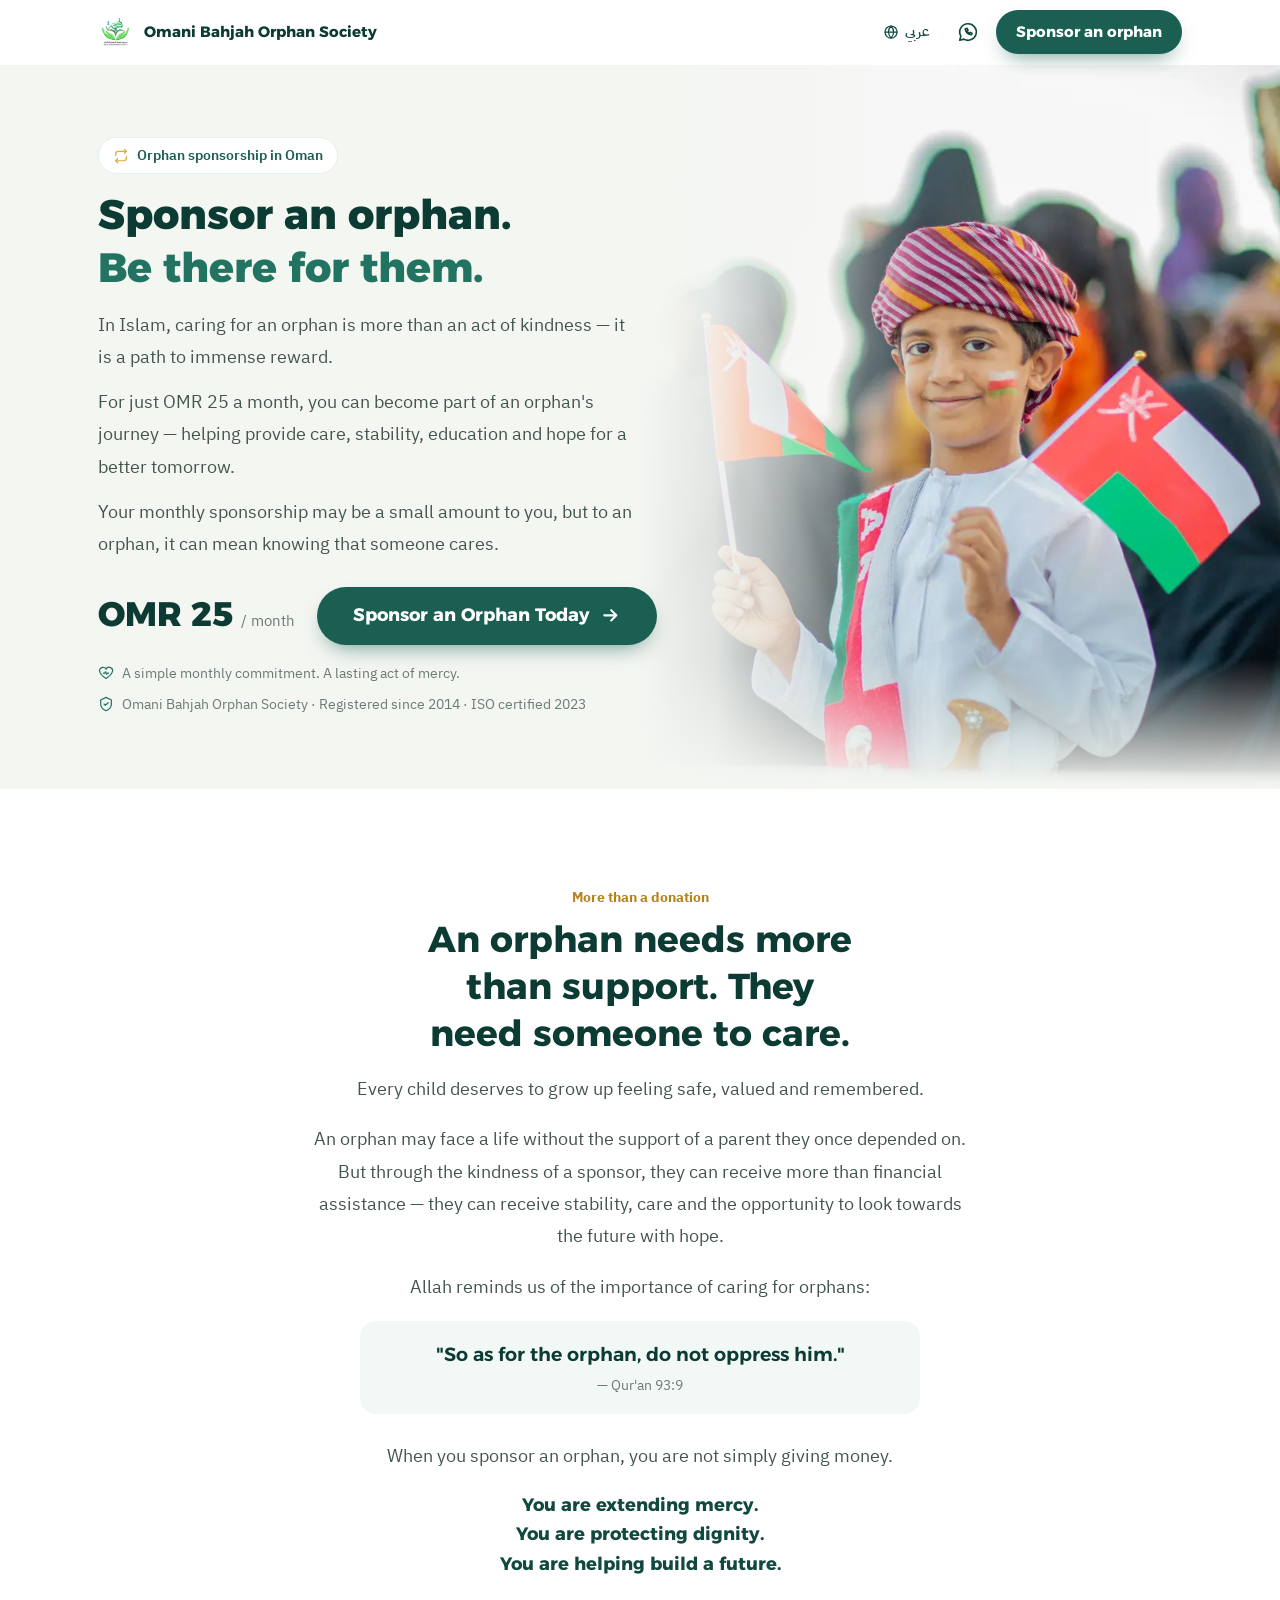
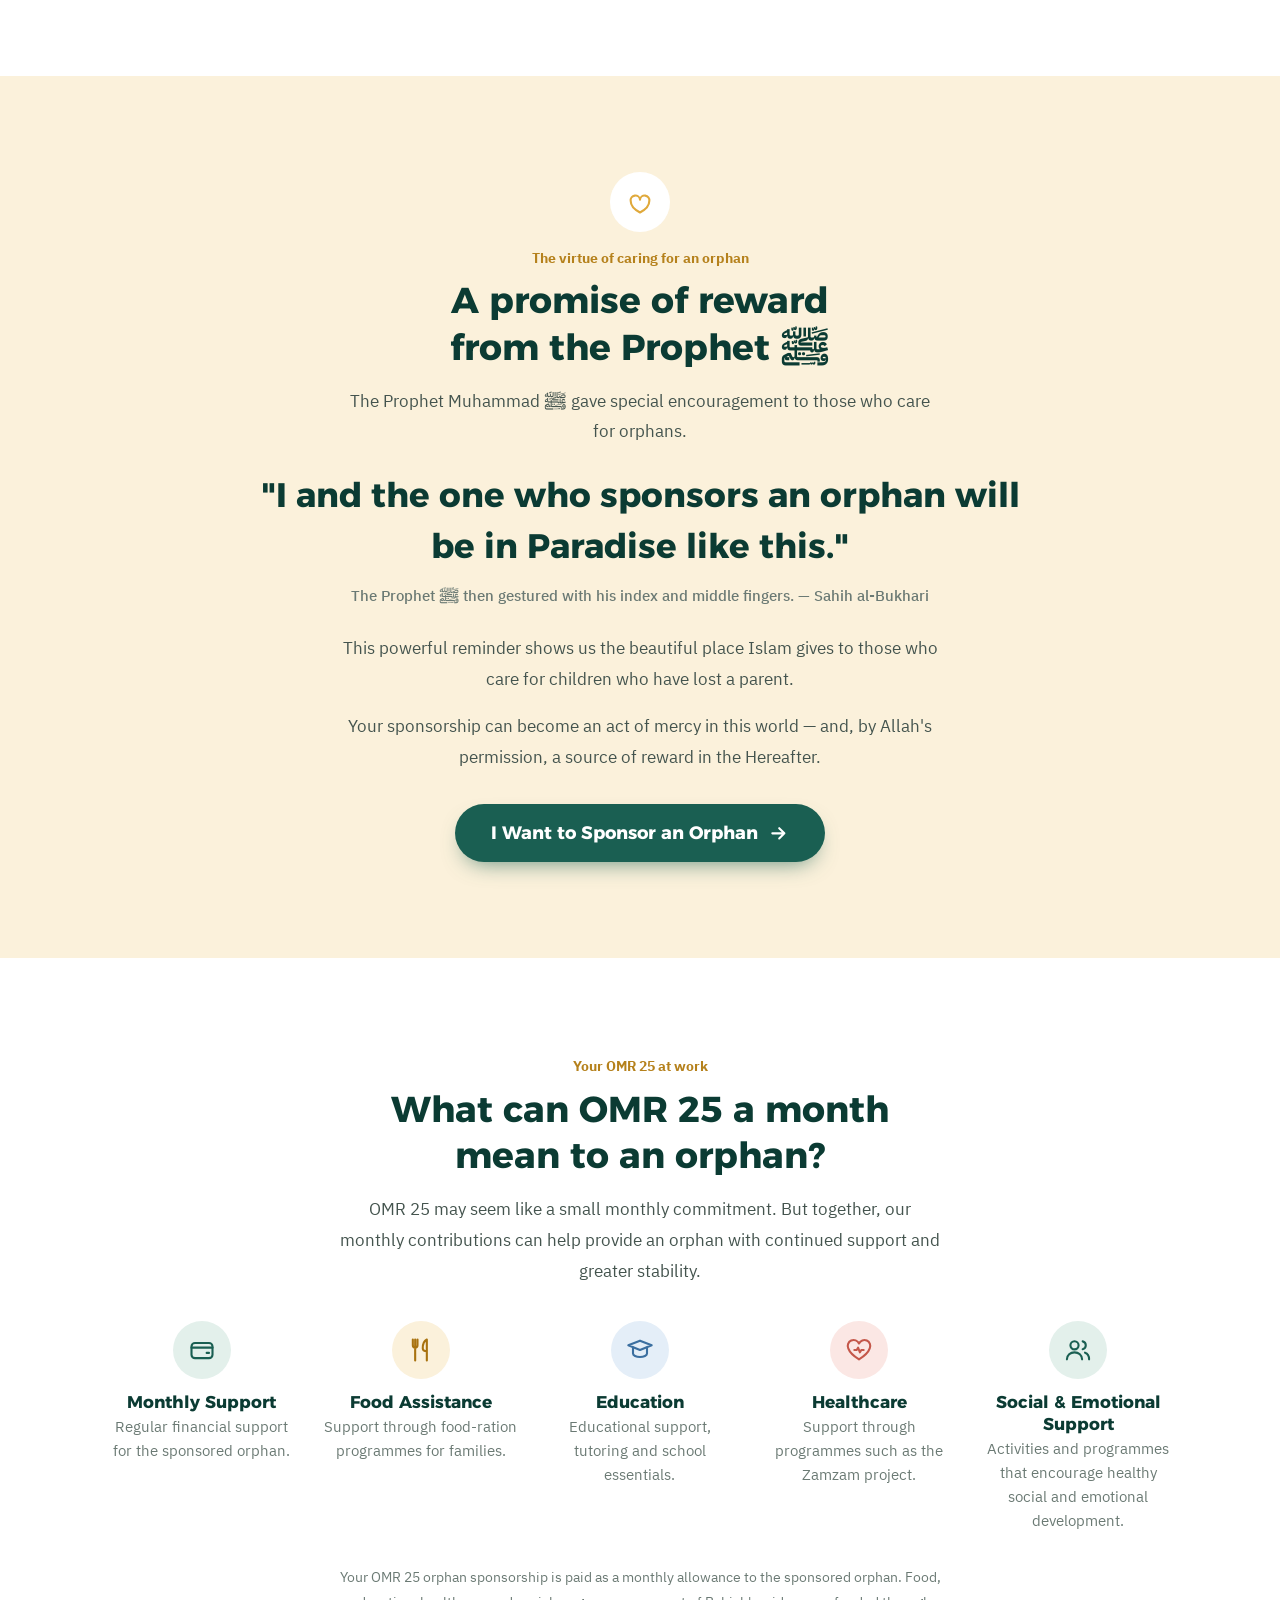
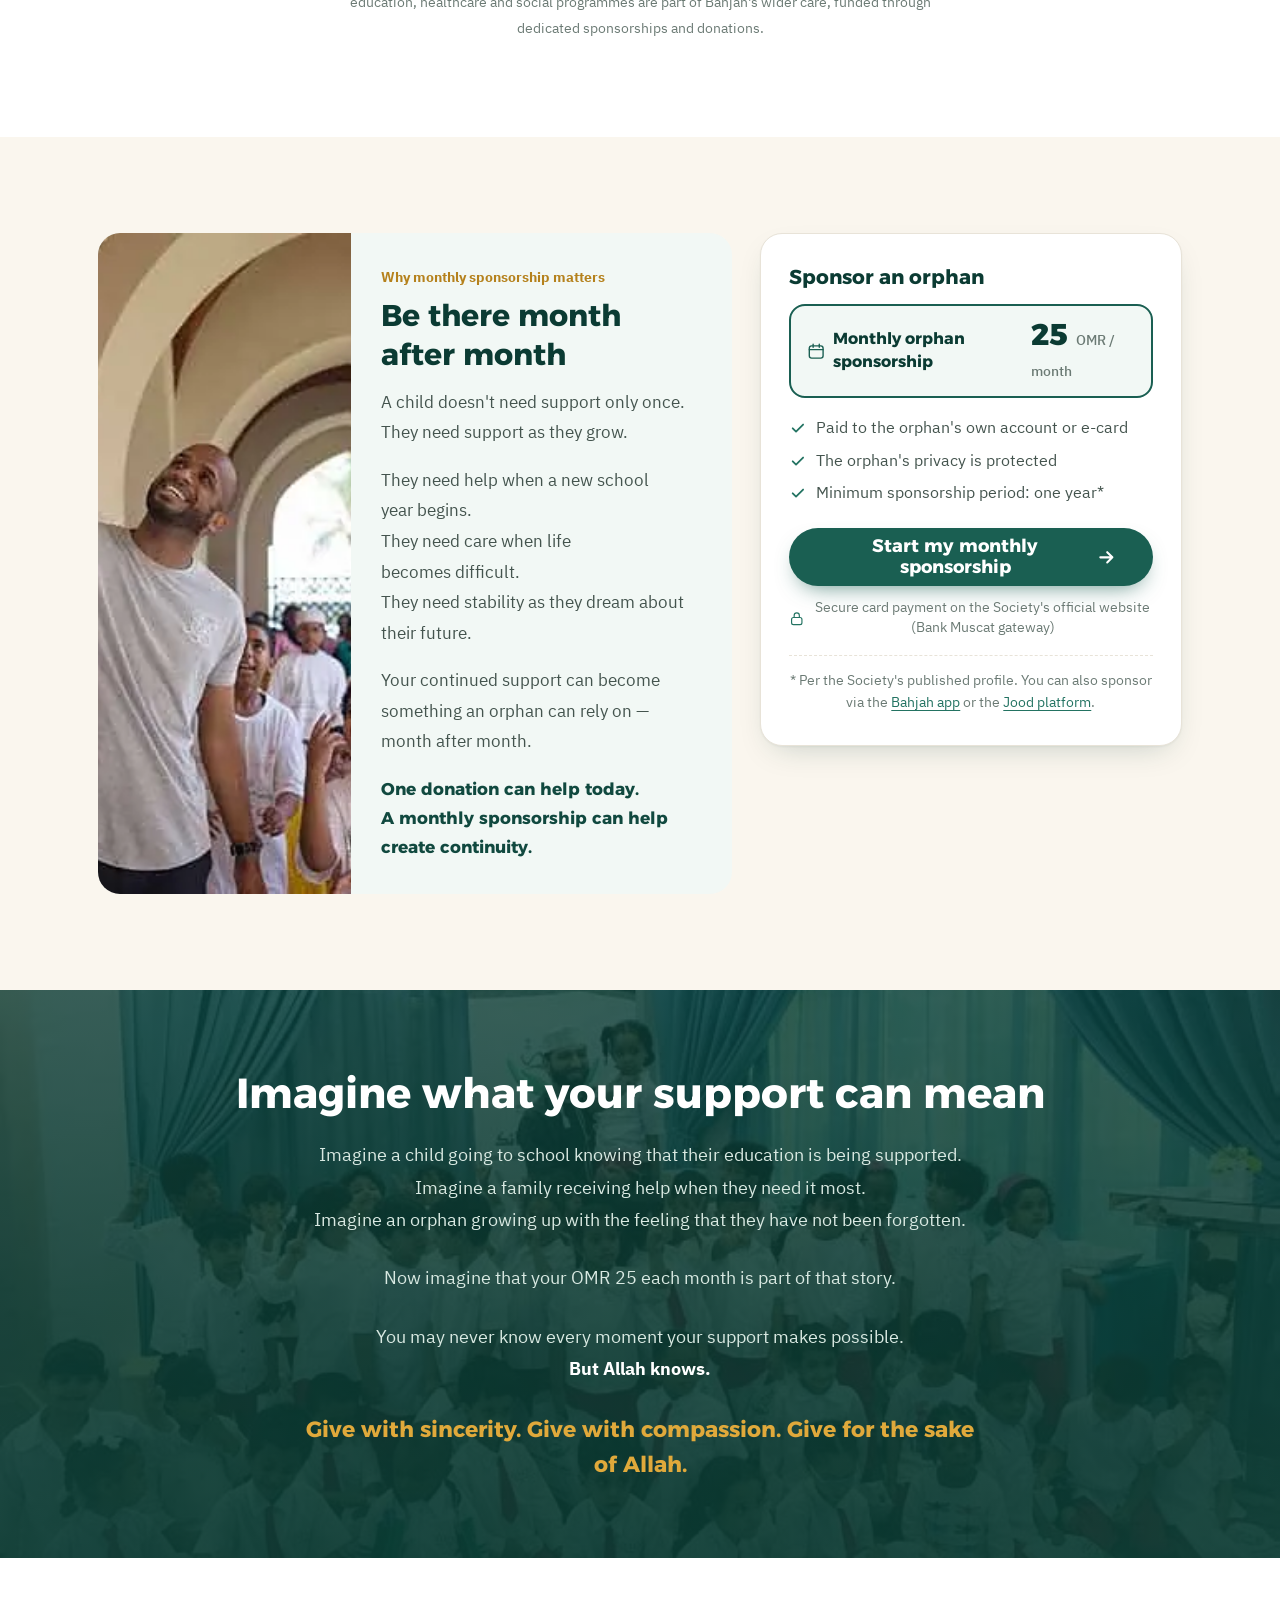
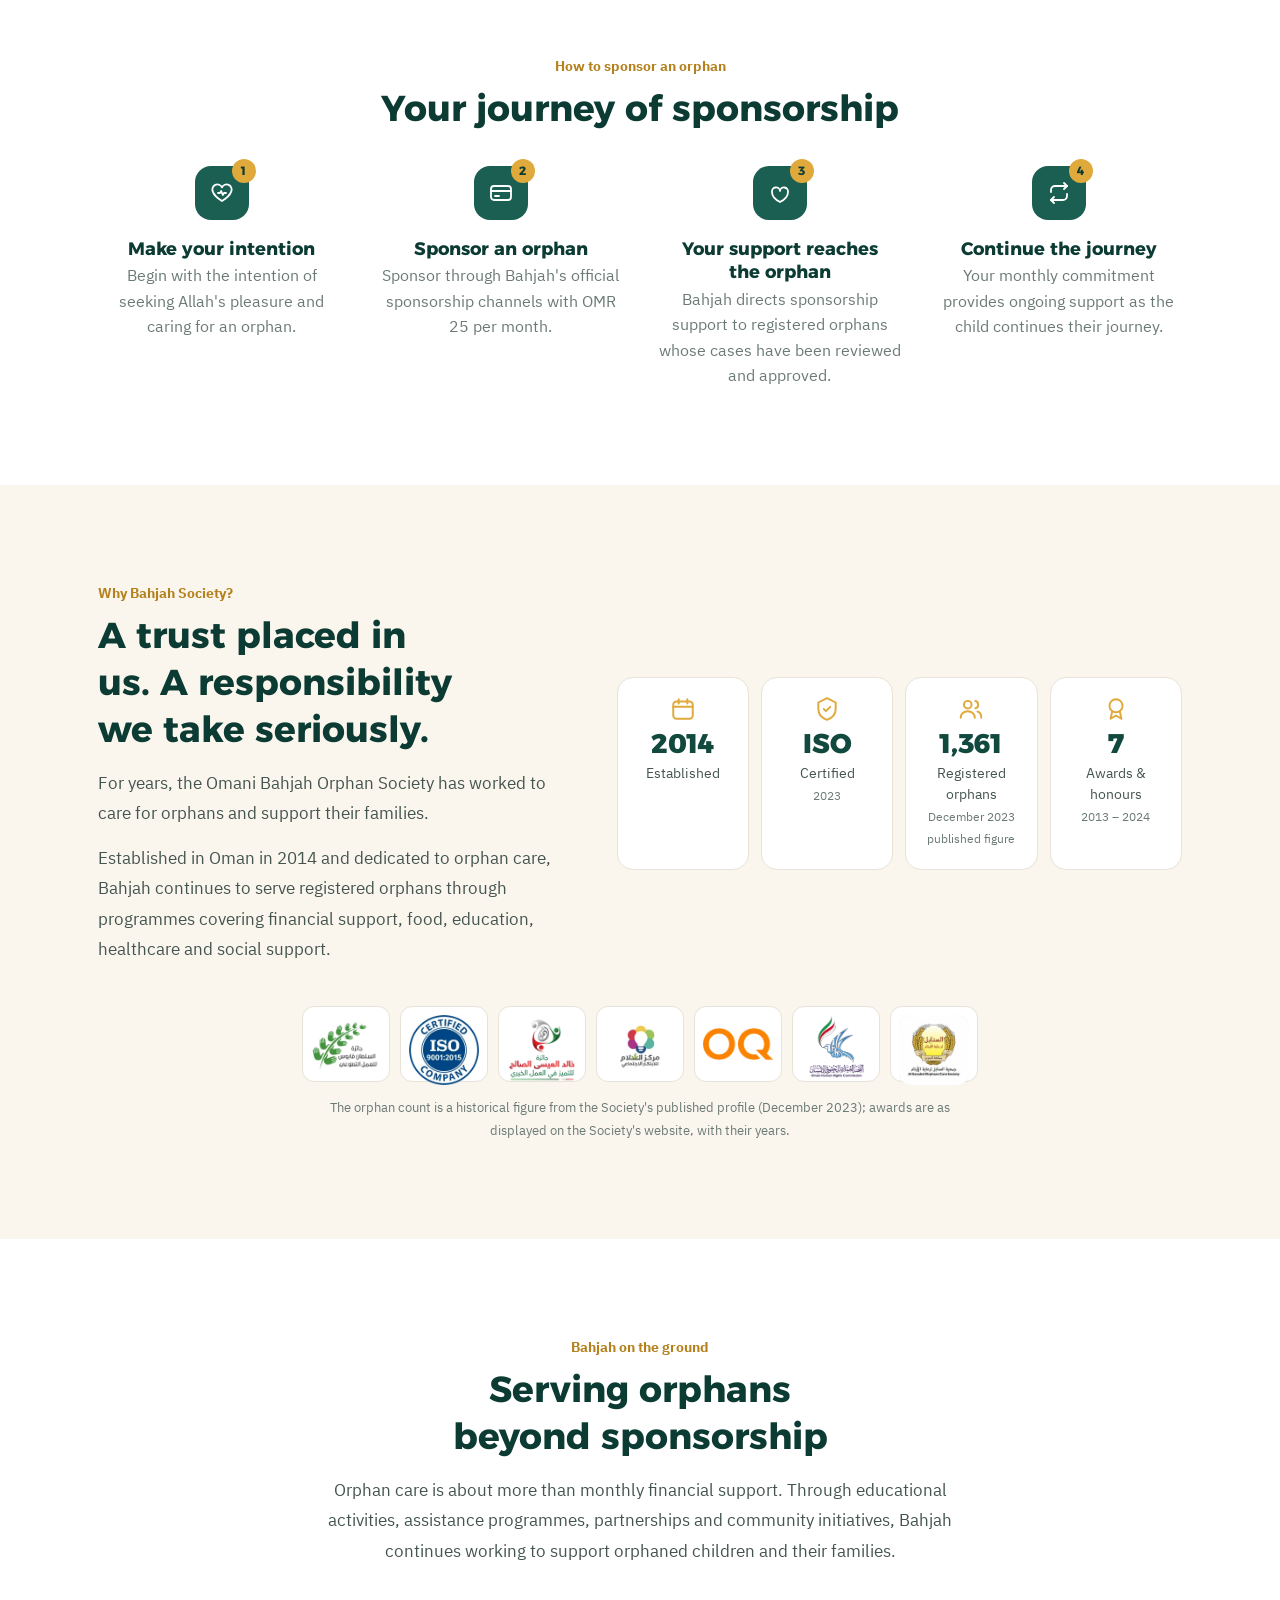
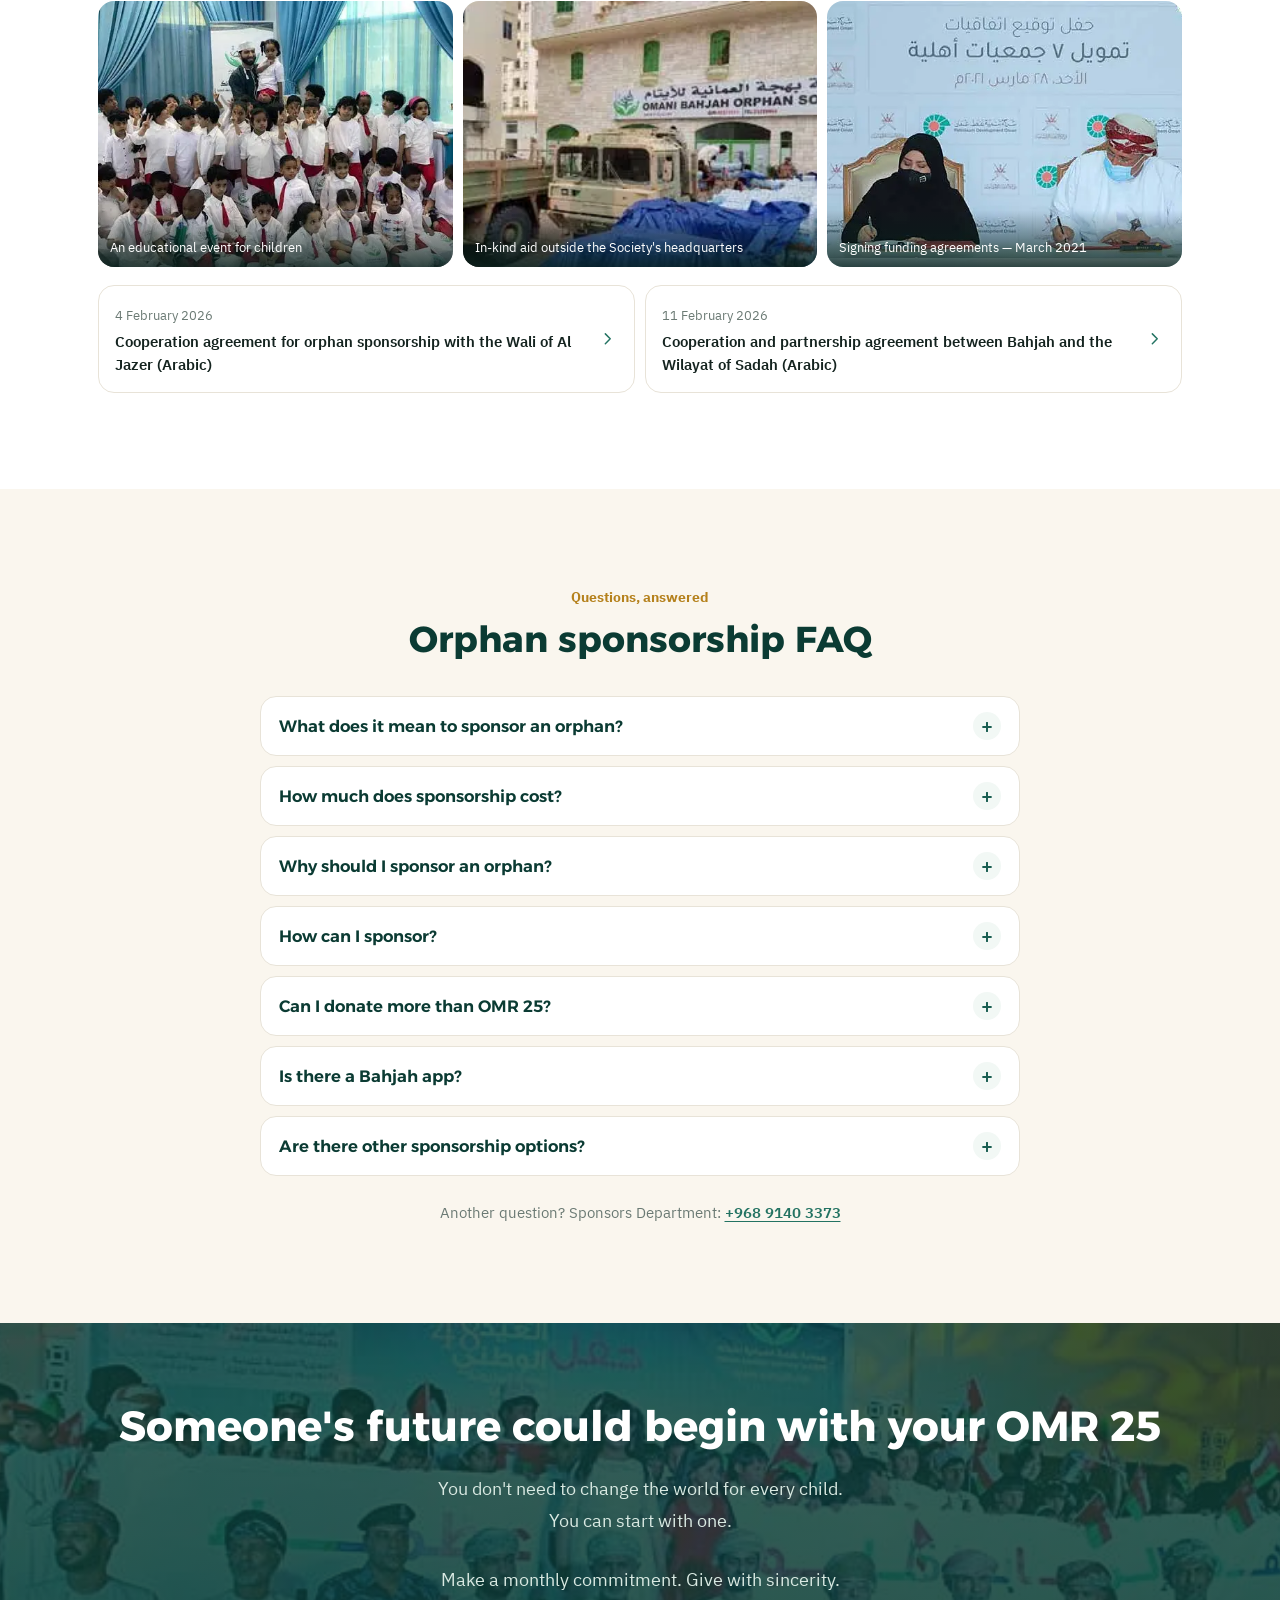
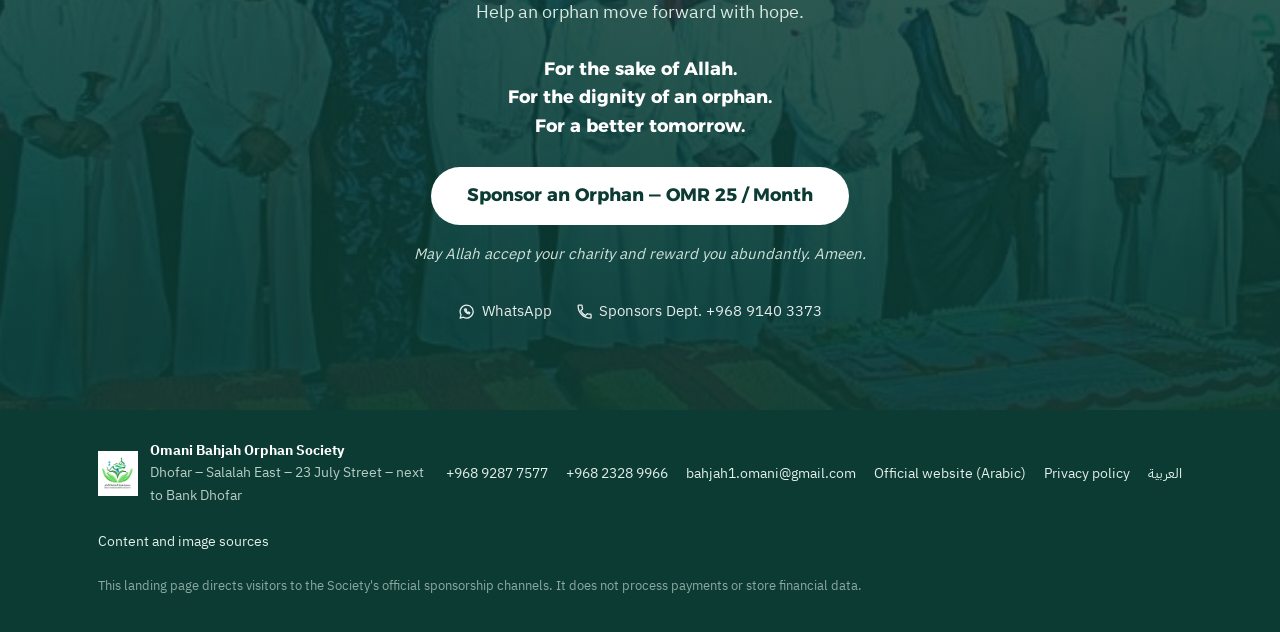
==== en/index.html @ ee677bb6 "Bump CSS cache-bust to v=20261007b Hostinger's CDN cached the old stylesheet under ?v=20261007 (it w" ====
<!DOCTYPE html>
<html lang="en" dir="ltr">
<head>
<meta charset="UTF-8">
<meta name="viewport" content="width=device-width, initial-scale=1, viewport-fit=cover">
<title>Sponsor an Orphan in Oman | OMR 25 Monthly | Bahjah Society</title>
<meta name="description" content="Support an orphan in Oman with OMR 25 a month through the Omani Bahjah Orphan Society. Give with compassion, support a child's future and seek the reward of Allah.">
<!-- Update canonical + og:url when the final domain is connected -->
<link rel="canonical" href="https://lightsteelblue-raven-902597.hostingersite.com/en/">
<link rel="alternate" hreflang="ar" href="https://lightsteelblue-raven-902597.hostingersite.com/">
<link rel="alternate" hreflang="en" href="https://lightsteelblue-raven-902597.hostingersite.com/en/">
<link rel="alternate" hreflang="x-default" href="https://lightsteelblue-raven-902597.hostingersite.com/">

<meta property="og:type" content="website">
<meta property="og:locale" content="en_US">
<meta property="og:locale:alternate" content="ar_OM">
<meta property="og:site_name" content="Omani Bahjah Orphan Society">
<meta property="og:title" content="Sponsor an Orphan. Be There for Them. — OMR 25 / month">
<meta property="og:description" content="In Islam, caring for an orphan is a path to immense reward. For OMR 25 a month, help provide an orphan with care, stability and hope — with the Omani Bahjah Orphan Society.">
<meta property="og:image" content="https://lightsteelblue-raven-902597.hostingersite.com/assets/img/og-share.jpg">
<meta property="og:image:type" content="image/jpeg">
<meta property="og:image:width" content="1200">
<meta property="og:image:height" content="630">
<meta property="og:image:alt" content="A smiling Omani boy in a dishdasha holding Omani flags">
<meta property="og:url" content="https://lightsteelblue-raven-902597.hostingersite.com/en/">
<meta name="twitter:card" content="summary_large_image">
<meta name="twitter:image" content="https://lightsteelblue-raven-902597.hostingersite.com/assets/img/og-share.jpg">
<meta name="twitter:site" content="@bahjah1_omani">
<meta name="robots" content="index, follow">
<meta name="theme-color" content="#0b3b33">

<link rel="icon" href="../assets/img/bahjah-logo.png">
<link rel="apple-touch-icon" href="../assets/img/bahjah-logo.png">
<link rel="preconnect" href="https://fonts.googleapis.com">
<link rel="preconnect" href="https://fonts.gstatic.com" crossorigin>
<link rel="stylesheet" href="https://fonts.googleapis.com/css2?family=Alexandria:wght@600;700;800&family=IBM+Plex+Sans+Arabic:wght@400;500;600;700&display=swap">
<link rel="preload" as="image" type="image/webp" href="../assets/img/hero-cover-1280.webp" imagesrcset="../assets/img/hero-cover-800.webp 800w, ../assets/img/hero-cover-1280.webp 1280w, ../assets/img/hero-cover-2000.webp 2000w" imagesizes="(min-width: 960px) 65vw, 100vw">
<link rel="stylesheet" href="../assets/css/styles.css?v=20261007b">
<script>document.documentElement.classList.add('js');</script>

<script type="application/ld+json">
{
  "@context": "https://schema.org",
  "@graph": [
    {
      "@type": "NGO",
      "name": "Omani Bahjah Orphan Society",
      "alternateName": "جمعية بهجة العمانية للأيتام",
      "url": "https://bahjah.org.om/wp/",
      "foundingDate": "2014-02-10",
      "email": "bahjah1.omani@gmail.com",
      "telephone": "+96892877577",
      "address": {
        "@type": "PostalAddress",
        "streetAddress": "23 July Street, next to Bank Dhofar",
        "addressLocality": "Salalah East",
        "addressRegion": "Dhofar",
        "addressCountry": "OM"
      },
      "sameAs": [
        "https://x.com/bahjah1_omani",
        "https://apps.apple.com/om/app/bahjah-association-for-orphans/id1574084411",
        "https://play.google.com/store/apps/details?id=om.digitalorbits.bahjah"
      ]
    },
    {
      "@type": "FAQPage",
      "mainEntity": [
        {
          "@type": "Question",
          "name": "What does it mean to sponsor an orphan?",
          "acceptedAnswer": {
            "@type": "Answer",
            "text": "Orphan sponsorship is one of Bahjah's core programmes. You commit to a monthly amount, and it is paid to an orphan registered with the Society through their own account or electronic card — protecting the child's privacy and dignity."
          }
        },
        {
          "@type": "Question",
          "name": "How much does sponsorship cost?",
          "acceptedAnswer": {
            "@type": "Answer",
            "text": "OMR 25 a month for one orphan. According to the Society's published profile, the minimum sponsorship period is one year."
          }
        },
        {
          "@type": "Question",
          "name": "Why should I sponsor an orphan?",
          "acceptedAnswer": {
            "@type": "Answer",
            "text": "Caring for orphans holds a special place in Islam. The Prophet ﷺ said: \"I and the one who sponsors an orphan will be in Paradise like this,\" gesturing with his index and middle fingers. Your sponsorship is an act of mercy today and, by Allah's permission, an opportunity for reward."
          }
        },
        {
          "@type": "Question",
          "name": "How can I sponsor?",
          "acceptedAnswer": {
            "@type": "Answer",
            "text": "By credit or debit card on Bahjah's official sponsorship page (Bank Muscat SmartPay gateway), through the Bahjah app, the Jood platform, or a bank standing-order form (Bank Dhofar or Bank Muscat)."
          }
        },
        {
          "@type": "Question",
          "name": "Can I donate more than OMR 25?",
          "acceptedAnswer": {
            "@type": "Answer",
            "text": "Yes. You can give further through the Society's official donations page, which includes options such as sadaqah, relief of hardship and zakat."
          }
        },
        {
          "@type": "Question",
          "name": "Is there a Bahjah app?",
          "acceptedAnswer": {
            "@type": "Answer",
            "text": "Yes. The Bahjah app lets you sponsor, donate and follow the Society's projects and urgent cases."
          }
        },
        {
          "@type": "Question",
          "name": "Are there other sponsorship options?",
          "acceptedAnswer": {
            "@type": "Answer",
            "text": "According to the Society's profile: food rations OMR 35, allowance plus food rations OMR 60, and health sponsorship (Zamzam project) OMR 10 a month. To register for these, please contact the Sponsors Department."
          }
        }
      ]
    }
  ]
}
</script>
</head>
<body>
<!-- Icon sprite -->
<svg width="0" height="0" style="position:absolute" aria-hidden="true">
  <symbol id="i-arrow" viewBox="0 0 24 24"><path d="M19 12H5M11 6l-6 6 6 6"/></symbol>
  <symbol id="i-wallet" viewBox="0 0 24 24"><rect x="3" y="6" width="18" height="13" rx="3"/><path d="M3 10h18M16 14.5h2"/></symbol>
  <symbol id="i-food" viewBox="0 0 24 24"><path d="M7 3v8M5 3v5a2 2 0 0 0 4 0V3M7 11v10M17 21V3c-2 1-3.5 3.5-3.5 7.5 0 1.5 1 2.5 3.5 2.5"/></symbol>
  <symbol id="i-book" viewBox="0 0 24 24"><path d="M2 8l10-4 10 4-10 4L2 8z"/><path d="M6 10v5c0 1.7 2.7 3 6 3s6-1.3 6-3v-5"/></symbol>
  <symbol id="i-heart" viewBox="0 0 24 24"><path d="M12 20s-7.5-4.6-9.2-9.4A4.9 4.9 0 0 1 12 6.4a4.9 4.9 0 0 1 9.2 4.2C19.5 15.4 12 20 12 20z"/><path d="M8 12h2l1.2-2 1.6 4 1.2-2h2"/></symbol>
  <symbol id="i-users" viewBox="0 0 24 24"><circle cx="9" cy="8" r="3.5"/><path d="M2.5 20c0-3.6 2.9-6 6.5-6s6.5 2.4 6.5 6M16 4.6a3.5 3.5 0 0 1 0 6.8M18 14.3c2.1.7 3.5 2.8 3.5 5.7"/></symbol>
  <symbol id="i-user" viewBox="0 0 24 24"><circle cx="12" cy="8" r="4"/><path d="M4 21c0-4.4 3.6-7 8-7s8 2.6 8 7"/></symbol>
  <symbol id="i-hands" viewBox="0 0 24 24"><path d="M12 21c-4-2-8-5-8-10a4 4 0 0 1 8-1 4 4 0 0 1 8 1c0 5-4 8-8 10z"/></symbol>
  <symbol id="i-card" viewBox="0 0 24 24"><rect x="2" y="5" width="20" height="14" rx="3"/><path d="M2 10h20M6 15h4"/></symbol>
  <symbol id="i-check" viewBox="0 0 24 24"><path d="M5 12.5l4.5 4.5L19 7.5"/></symbol>
  <symbol id="i-lock" viewBox="0 0 24 24"><rect x="4" y="10" width="16" height="11" rx="3"/><path d="M8 10V7a4 4 0 0 1 8 0v3"/></symbol>
  <symbol id="i-repeat" viewBox="0 0 24 24"><path d="M17 2l3 3-3 3"/><path d="M4 11V9a4 4 0 0 1 4-4h12M7 22l-3-3 3-3"/><path d="M20 13v2a4 4 0 0 1-4 4H4"/></symbol>
  <symbol id="i-calendar" viewBox="0 0 24 24"><rect x="3" y="5" width="18" height="16" rx="3"/><path d="M3 10h18M8 3v4M16 3v4"/></symbol>
  <symbol id="i-award" viewBox="0 0 24 24"><circle cx="12" cy="9" r="6"/><path d="M8.5 14l-1.5 7 5-3 5 3-1.5-7"/></symbol>
  <symbol id="i-shield" viewBox="0 0 24 24"><path d="M12 2l8 4v6c0 5-3.4 8.4-8 10-4.6-1.6-8-5-8-10V6l8-4z"/><path d="M9 12l2 2 4-4"/></symbol>
  <symbol id="i-phone" viewBox="0 0 24 24"><path d="M6.6 10.8a15.1 15.1 0 0 0 6.6 6.6l2.2-2.2c.3-.3.7-.4 1-.2 1.1.4 2.3.6 3.6.6.6 0 1 .4 1 1V20c0 .6-.4 1-1 1A17 17 0 0 1 3 4c0-.6.4-1 1-1h3.5c.6 0 1 .4 1 1 0 1.3.2 2.5.6 3.6.1.3 0 .7-.2 1z"/></symbol>
  <symbol id="i-whatsapp" viewBox="0 0 24 24"><path d="M12 3a9 9 0 0 0-7.8 13.5L3 21l4.6-1.2A9 9 0 1 0 12 3z"/><path d="M9 8.5c0 3.5 3 6.5 6.5 6.5l1-1.5-2-1-1 1c-1-.5-2-1.5-2.5-2.5l1-1-1-2-2 1z"/></symbol>
  <symbol id="i-globe" viewBox="0 0 24 24"><circle cx="12" cy="12" r="9"/><path d="M3 12h18M12 3c2.5 2.6 3.8 5.6 3.8 9s-1.3 6.4-3.8 9c-2.5-2.6-3.8-5.6-3.8-9S9.5 5.6 12 3z"/></symbol>
  <symbol id="i-app" viewBox="0 0 24 24"><rect x="6" y="2" width="12" height="20" rx="3"/><path d="M11 18h2"/></symbol>
  <symbol id="i-chev" viewBox="0 0 24 24"><path d="M15 6l-6 6 6 6"/></symbol>
</svg>

<a class="skip-link" href="#main">Skip to content</a>

<!-- ============ HEADER ============ -->
<header class="site-header" id="siteHeader">
  <div class="wrap header-inner">
    <a class="brand" href="#hero" aria-label="Omani Bahjah Orphan Society">
      <img src="../assets/img/bahjah-logo.webp" alt="Omani Bahjah Orphan Society logo" width="36" height="40">
      <span class="brand-name">Omani Bahjah Orphan Society</span>
    </a>
    <div class="header-actions">
      <a class="lang-btn" href="../" hreflang="ar" lang="ar" data-lang-switch data-track="lang" data-cta-id="header_lang_ar" aria-label="التبديل إلى العربية"><svg><use href="#i-globe"/></svg>عربي</a>
      <a class="icon-btn" href="https://wa.me/96892877577" data-track="whatsapp" data-cta-id="header_whatsapp" aria-label="Contact us on WhatsApp" rel="noopener"><svg><use href="#i-whatsapp"/></svg></a>
      <a class="btn btn-primary btn-sm header-cta" href="https://bahjah.org.om/wp/product/%D8%A8%D8%B1%D9%86%D8%A7%D9%85%D8%AC-%D9%83%D9%81%D8%A7%D9%84%D8%A9-%D9%8A%D8%AA%D9%8A%D9%85/" data-track="sponsor" data-cta-id="header_cta">Sponsor an orphan</a>
    </div>
  </div>
</header>

<main id="main">

<!-- ============ 1. HERO ============ -->
<section class="hero" id="hero" aria-labelledby="hero-title">
  <div class="wrap hero-grid">
    <figure class="hero-media">
      <img src="../assets/img/hero-cover-1280.webp"
           srcset="../assets/img/hero-cover-800.webp 800w, ../assets/img/hero-cover-1280.webp 1280w, ../assets/img/hero-cover-2000.webp 2000w"
           sizes="(min-width: 960px) 65vw, 100vw" width="1280" height="914" fetchpriority="high"
           alt="A smiling Omani boy in a dishdasha holding Omani flags"
           data-credit="Photo: Rubel Vai / Pexels — https://www.pexels.com/photo/12806845/">
    </figure>
    <div class="hero-copy">
      <span class="eyebrow"><svg><use href="#i-repeat"/></svg> Orphan sponsorship in Oman</span>
      <h1 id="hero-title">Sponsor an orphan. <span class="accent">Be there for them.</span></h1>
      <div class="lede">
        <p>In Islam, caring for an orphan is more than an act of kindness — it is a path to immense reward.</p>
        <p>For just OMR 25 a month, you can become part of an orphan's journey — helping provide care, stability, education and hope for a better tomorrow.</p>
        <p>Your monthly sponsorship may be a small amount to you, but to an orphan, it can mean knowing that someone cares.</p>
      </div>
      <div class="hero-cta">
        <p class="price-tag"><b>OMR 25</b><span>/ month</span></p>
        <a class="btn btn-primary btn-lg" href="https://bahjah.org.om/wp/product/%D8%A8%D8%B1%D9%86%D8%A7%D9%85%D8%AC-%D9%83%D9%81%D8%A7%D9%84%D8%A9-%D9%8A%D8%AA%D9%8A%D9%85/" data-track="sponsor" data-cta-id="hero_primary">Sponsor an Orphan Today <svg class="flip"><use href="#i-arrow"/></svg></a>
      </div>
      <p class="hero-note"><svg><use href="#i-heart"/></svg> A simple monthly commitment. A lasting act of mercy.</p>
      <p class="hero-note"><svg><use href="#i-shield"/></svg> Omani Bahjah Orphan Society · Registered since 2014 · ISO certified 2023</p>
    </div>
  </div>
</section>

<!-- ============ 2. EMOTIONAL INTRODUCTION ============ -->
<section class="section" id="intro" aria-labelledby="intro-title">
  <div class="wrap intro reveal">
    <span class="kicker">More than a donation</span>
    <h2 id="intro-title">An orphan needs more than support. They need someone to care.</h2>
    <p>Every child deserves to grow up feeling safe, valued and remembered.</p>
    <p>An orphan may face a life without the support of a parent they once depended on. But through the kindness of a sponsor, they can receive more than financial assistance — they can receive stability, care and the opportunity to look towards the future with hope.</p>
    <p>Allah reminds us of the importance of caring for orphans:</p>
    <blockquote class="verse">"So as for the orphan, do not oppress him."<cite>— Qur'an 93:9</cite></blockquote>
    <p>When you sponsor an orphan, you are not simply giving money.</p>
    <p class="cadence"><span>You are extending mercy.</span><span>You are protecting dignity.</span><span>You are helping build a future.</span></p>
  </div>
</section>

<!-- ============ 3. HADITH / ISLAMIC MOTIVATION ============ -->
<section class="section hadith-band" id="hadith" aria-labelledby="hadith-title">
  <div class="wrap reveal">
    <span class="hadith-mark" aria-hidden="true"><svg><use href="#i-hands"/></svg></span>
    <span class="kicker">The virtue of caring for an orphan</span>
    <h2 id="hadith-title">A promise of reward from the Prophet ﷺ</h2>
    <p class="prose">The Prophet Muhammad ﷺ gave special encouragement to those who care for orphans.</p>
    <blockquote class="hadith-quote">"I and the one who sponsors an orphan will be in Paradise like this."<cite>The Prophet ﷺ then gestured with his index and middle fingers. — Sahih al-Bukhari</cite></blockquote>
    <p class="prose">This powerful reminder shows us the beautiful place Islam gives to those who care for children who have lost a parent.</p>
    <p class="prose">Your sponsorship can become an act of mercy in this world — and, by Allah's permission, a source of reward in the Hereafter.</p>
    <a class="btn btn-primary btn-lg" href="https://bahjah.org.om/wp/product/%D8%A8%D8%B1%D9%86%D8%A7%D9%85%D8%AC-%D9%83%D9%81%D8%A7%D9%84%D8%A9-%D9%8A%D8%AA%D9%8A%D9%85/" data-track="sponsor" data-cta-id="hadith_cta">I Want to Sponsor an Orphan <svg class="flip"><use href="#i-arrow"/></svg></a>
  </div>
</section>

<!-- ============ 4. OMR 25 IMPACT ============ -->
<section class="section" id="covers" aria-labelledby="covers-title">
  <div class="wrap">
    <div class="section-head reveal">
      <span class="kicker">Your OMR 25 at work</span>
      <h2 id="covers-title">What can OMR 25 a month mean to an orphan?</h2>
      <p>OMR 25 may seem like a small monthly commitment. But together, our monthly contributions can help provide an orphan with continued support and greater stability.</p>
    </div>
    <ul class="covers reveal">
      <li class="cover"><span class="cover-ico"><svg><use href="#i-wallet"/></svg></span><h3>Monthly Support</h3><p>Regular financial support for the sponsored orphan.</p></li>
      <li class="cover"><span class="cover-ico"><svg><use href="#i-food"/></svg></span><h3>Food Assistance</h3><p>Support through food-ration programmes for families.</p></li>
      <li class="cover"><span class="cover-ico"><svg><use href="#i-book"/></svg></span><h3>Education</h3><p>Educational support, tutoring and school essentials.</p></li>
      <li class="cover"><span class="cover-ico"><svg><use href="#i-heart"/></svg></span><h3>Healthcare</h3><p>Support through programmes such as the Zamzam project.</p></li>
      <li class="cover"><span class="cover-ico"><svg><use href="#i-users"/></svg></span><h3>Social &amp; Emotional Support</h3><p>Activities and programmes that encourage healthy social and emotional development.</p></li>
    </ul>
    <p class="covers-note">Your OMR 25 orphan sponsorship is paid as a monthly allowance to the sponsored orphan. Food, education, healthcare and social programmes are part of Bahjah's wider care, funded through dedicated sponsorships and donations.</p>
  </div>
</section>

<!-- ============ 5. MONTHLY SPONSORSHIP + SPONSOR CARD ============ -->
<section class="section section-sand" id="sponsor" aria-labelledby="need-title">
  <div class="wrap need-grid">
    <article class="need-story reveal">
      <img src="../assets/img/photo-outing.webp" alt="Children on a recreational outing organised by the Bahjah Society" width="691" height="399" loading="lazy">
      <div class="need-body">
        <span class="kicker">Why monthly sponsorship matters</span>
        <h2 id="need-title">Be there month after month</h2>
        <p>A child doesn't need support only once.<br>They need support as they grow.</p>
        <p>They need help when a new school year begins.<br>They need care when life becomes difficult.<br>They need stability as they dream about their future.</p>
        <p>Your continued support can become something an orphan can rely on — month after month.</p>
        <p class="need-close">One donation can help today.<br>A monthly sponsorship can help create continuity.</p>
      </div>
    </article>

    <aside class="sponsor-card reveal" aria-labelledby="card-title">
      <h3 id="card-title">Sponsor an orphan</h3>
      <div class="plan-opt">
        <b><svg><use href="#i-calendar"/></svg> Monthly orphan sponsorship</b>
        <span class="plan-amount">25 <small>OMR / month</small></span>
      </div>
      <ul class="checks">
        <li><svg><use href="#i-check"/></svg>Paid to the orphan's own account or e-card</li>
        <li><svg><use href="#i-check"/></svg>The orphan's privacy is protected</li>
        <li><svg><use href="#i-check"/></svg>Minimum sponsorship period: one year*</li>
      </ul>
      <a class="btn btn-primary btn-lg btn-block" href="https://bahjah.org.om/wp/product/%D8%A8%D8%B1%D9%86%D8%A7%D9%85%D8%AC-%D9%83%D9%81%D8%A7%D9%84%D8%A9-%D9%8A%D8%AA%D9%8A%D9%85/" data-track="sponsor" data-cta-id="card_primary">Start my monthly sponsorship <svg class="flip"><use href="#i-arrow"/></svg></a>
      <p class="secure"><svg><use href="#i-lock"/></svg> Secure card payment on the Society's official website (Bank Muscat gateway)</p>
      <p class="alt-link">* Per the Society's published profile. You can also sponsor via the <a href="https://play.google.com/store/apps/details?id=om.digitalorbits.bahjah" target="_blank" rel="noopener" data-track="app" data-cta-id="card_app">Bahjah app</a> or the <a href="https://jood.om/en/Donate/Initiative/3a0f60a4-f1f5-4102-8a44-b09c0000b09c" target="_blank" rel="noopener" data-track="jood" data-cta-id="card_jood">Jood platform</a>.</p>
    </aside>
  </div>
</section>

<!-- ============ 6. EMOTIONAL VISUAL ============ -->
<section class="final imagine" id="imagine" aria-labelledby="imagine-title">
  <div class="final-bg" aria-hidden="true"><img src="../assets/img/program-education.webp" alt="" width="689" height="382" loading="lazy"></div>
  <div class="wrap final-inner reveal">
    <h2 id="imagine-title">Imagine what your support can mean</h2>
    <p>Imagine a child going to school knowing that their education is being supported.<br>Imagine a family receiving help when they need it most.<br>Imagine an orphan growing up with the feeling that they have not been forgotten.</p>
    <p>Now imagine that your OMR 25 each month is part of that story.</p>
    <p>You may never know every moment your support makes possible.<br><b>But Allah knows.</b></p>
    <p class="imagine-close">Give with sincerity. Give with compassion. Give for the sake of Allah.</p>
  </div>
</section>

<!-- ============ 7. HOW IT WORKS ============ -->
<section class="section" id="how" aria-labelledby="how-title">
  <div class="wrap">
    <div class="section-head reveal">
      <span class="kicker">How to sponsor an orphan</span>
      <h2 id="how-title">Your journey of sponsorship</h2>
    </div>
    <ol class="steps reveal">
      <li class="step"><span class="step-ico"><svg><use href="#i-heart"/></svg></span><div><h3>Make your intention</h3><p>Begin with the intention of seeking Allah's pleasure and caring for an orphan.</p></div></li>
      <li class="step"><span class="step-ico"><svg><use href="#i-card"/></svg></span><div><h3>Sponsor an orphan</h3><p>Sponsor through Bahjah's official sponsorship channels with OMR 25 per month.</p></div></li>
      <li class="step"><span class="step-ico"><svg><use href="#i-hands"/></svg></span><div><h3>Your support reaches the orphan</h3><p>Bahjah directs sponsorship support to registered orphans whose cases have been reviewed and approved.</p></div></li>
      <li class="step"><span class="step-ico"><svg><use href="#i-repeat"/></svg></span><div><h3>Continue the journey</h3><p>Your monthly commitment provides ongoing support as the child continues their journey.</p></div></li>
    </ol>
  </div>
</section>

<!-- ============ 8. TRUST / BAHJAH ============ -->
<section class="section section-sand" id="trust" aria-labelledby="trust-title">
  <div class="wrap">
    <div class="why-grid">
      <div class="section-head reveal">
        <span class="kicker">Why Bahjah Society?</span>
        <h2 id="trust-title">A trust placed in us. A responsibility we take seriously.</h2>
        <p>For years, the Omani Bahjah Orphan Society has worked to care for orphans and support their families.</p>
        <p>Established in Oman in 2014 and dedicated to orphan care, Bahjah continues to serve registered orphans through programmes covering financial support, food, education, healthcare and social support.</p>
      </div>
      <ul class="facts reveal">
        <li class="fact"><svg class="fact-ico"><use href="#i-calendar"/></svg><b>2014</b><span>Established</span></li>
        <li class="fact"><svg class="fact-ico"><use href="#i-shield"/></svg><b>ISO</b><span>Certified</span><small>2023</small></li>
        <li class="fact"><svg class="fact-ico"><use href="#i-users"/></svg><b>1,361</b><span>Registered orphans</span><small>December 2023 published figure</small></li>
        <li class="fact"><svg class="fact-ico"><use href="#i-award"/></svg><b>7</b><span>Awards &amp; honours</span><small>2013 – 2024</small></li>
      </ul>
    </div>
    <ul class="awards reveal" aria-label="The Society's awards and certificates">
      <li><img src="../assets/img/awards/qaboos.webp" alt="Sultan Qaboos Award for Voluntary Work, 2013" title="Sultan Qaboos Award for Voluntary Work — 2013" width="64" height="64" loading="lazy"></li>
      <li><img src="../assets/img/awards/iso.webp" alt="ISO certificate, 2023" title="ISO certificate — 2023" width="64" height="64" loading="lazy"></li>
      <li><img src="../assets/img/awards/alissa.webp" alt="Khalid Al-Essa Al-Saleh Award, 2024" title="Khalid Al-Essa Al-Saleh Award — 2024" width="64" height="64" loading="lazy"></li>
      <li><img src="../assets/img/awards/salam.webp" alt="Distinguished International Institution Award for Social Innovation, 2023" title="Social innovation, Bahrain — 2023" width="64" height="47" loading="lazy"></li>
      <li><img src="../assets/img/awards/oq.webp" alt="First place in the Sultanate at the OQ level, 2020" title="OQ — 2020" width="64" height="40" loading="lazy"></li>
      <li><img src="../assets/img/awards/ohrc.webp" alt="Honoured by the Human Rights Commission, 2019" title="Human Rights Commission — 2019" width="64" height="58" loading="lazy"></li>
      <li><img src="../assets/img/awards/sanabel.webp" alt="Al Sanabel Award for Service Excellence, 2016" title="Al Sanabel Award — 2016" width="64" height="64" loading="lazy"></li>
    </ul>
    <p class="awards-note">The orphan count is a historical figure from the Society's published profile (December 2023); awards are as displayed on the Society's website, with their years.</p>
  </div>
</section>

<!-- ============ 9. ACTIVITIES / REAL IMPACT ============ -->
<section class="section" id="news" aria-labelledby="news-title">
  <div class="wrap">
    <div class="section-head reveal">
      <span class="kicker">Bahjah on the ground</span>
      <h2 id="news-title">Serving orphans beyond sponsorship</h2>
      <p>Orphan care is about more than monthly financial support. Through educational activities, assistance programmes, partnerships and community initiatives, Bahjah continues working to support orphaned children and their families.</p>
    </div>
    <ul class="gallery reveal" aria-label="Photos from the Society's activities">
      <li><figure><img src="../assets/img/program-education.webp" alt="School students at a Bahjah Society event" width="689" height="382" loading="lazy"><figcaption>An educational event for children</figcaption></figure></li>
      <li><figure><img src="../assets/img/program-aid-supplies.webp" alt="In-kind aid outside the Omani Bahjah Orphan Society building" width="346" height="201" loading="lazy"><figcaption>In-kind aid outside the Society's headquarters</figcaption></figure></li>
      <li><figure><img src="../assets/img/photo-signing.webp" alt="Signing of funding agreements for civil associations" width="691" height="384" loading="lazy"><figcaption>Signing funding agreements — March 2021</figcaption></figure></li>
    </ul>
    <ul class="news-links reveal">
      <li><a href="https://bahjah.org.om/wp/%d8%aa%d9%88%d9%82%d9%8a%d8%b9-%d8%a7%d8%aa%d9%81%d8%a7%d9%82%d9%8a%d8%a9-%d8%aa%d8%b9%d8%a7%d9%88%d9%86-%d9%84%d9%83%d9%81%d8%a7%d9%84%d8%a9-%d8%a7%d9%84%d8%a3%d9%8a%d8%aa%d8%a7%d9%85-%d8%a8%d9%8a/" target="_blank" rel="noopener" data-track="news" data-cta-id="news_jazer"><span><time datetime="2026-02-04">4 February 2026</time><b>Cooperation agreement for orphan sponsorship with the Wali of Al Jazer (Arabic)</b></span><svg class="flip"><use href="#i-chev"/></svg></a></li>
      <li><a href="https://bahjah.org.om/wp/%d8%a5%d8%a8%d8%b1%d8%a7%d9%85-%d8%a7%d8%aa%d9%81%d8%a7%d9%82%d9%8a%d8%a9-%d8%aa%d8%b9%d8%a7%d9%88%d9%86-%d9%88%d8%b4%d8%b1%d8%a7%d9%83%d8%a9-%d8%a8%d9%8a%d9%86-%d8%a8%d9%87%d8%ac%d8%a9-%d8%a7%d9%84/" target="_blank" rel="noopener" data-track="news" data-cta-id="news_sadah"><span><time datetime="2026-02-11">11 February 2026</time><b>Cooperation and partnership agreement between Bahjah and the Wilayat of Sadah (Arabic)</b></span><svg class="flip"><use href="#i-chev"/></svg></a></li>
    </ul>
  </div>
</section>

<!-- ============ 10. FAQ ============ -->
<section class="section section-sand" id="faq" aria-labelledby="faq-title">
  <div class="wrap">
    <div class="section-head reveal">
      <span class="kicker">Questions, answered</span>
      <h2 id="faq-title">Orphan sponsorship FAQ</h2>
    </div>
    <div class="faq">
      <details>
        <summary>What does it mean to sponsor an orphan?</summary>
        <div><p>Orphan sponsorship is one of Bahjah's core programmes. You commit to a monthly amount, and it is paid to an orphan registered with the Society through their own account or electronic card — protecting the child's privacy and dignity.</p></div>
      </details>
      <details>
        <summary>How much does sponsorship cost?</summary>
        <div><p>OMR 25 a month for one orphan. According to the Society's published profile, the minimum sponsorship period is one year.</p></div>
      </details>
      <details>
        <summary>Why should I sponsor an orphan?</summary>
        <div><p>Caring for orphans holds a special place in Islam. The Prophet ﷺ said: "I and the one who sponsors an orphan will be in Paradise like this," gesturing with his index and middle fingers. Your sponsorship is an act of mercy today and, by Allah's permission, an opportunity for reward.</p></div>
      </details>
      <details>
        <summary>How can I sponsor?</summary>
        <div><p>By credit or debit card on Bahjah's official sponsorship page (Bank Muscat SmartPay gateway), through the Bahjah app, the Jood platform, or a <a href="https://bahjah.org.om/wp/%D8%A7%D9%84%D8%A7%D8%B3%D8%AA%D9%85%D8%A7%D8%B1%D8%A7%D8%AA/" target="_blank" rel="noopener" data-track="forms" data-cta-id="faq_forms">bank standing-order form</a> (Bank Dhofar or Bank Muscat).</p></div>
      </details>
      <details>
        <summary>Can I donate more than OMR 25?</summary>
        <div><p>Yes. You can give further through the Society's <a href="https://bahjah.org.om/wp/%D8%A7%D9%84%D8%AA%D8%A8%D8%B1%D8%B9%D8%A7%D8%AA/" target="_blank" rel="noopener" data-track="donations" data-cta-id="faq_donations">official donations page</a>, which includes options such as sadaqah, relief of hardship and zakat.</p></div>
      </details>
      <details>
        <summary>Is there a Bahjah app?</summary>
        <div>
          <p>Yes. The Bahjah app lets you sponsor, donate and follow the Society's projects and urgent cases.</p>
          <p class="app-links">
            <a class="btn btn-ghost btn-sm" href="https://apps.apple.com/om/app/bahjah-association-for-orphans/id1574084411" target="_blank" rel="noopener" data-track="app" data-cta-id="faq_app_ios"><svg><use href="#i-app"/></svg> App Store</a>
            <a class="btn btn-ghost btn-sm" href="https://play.google.com/store/apps/details?id=om.digitalorbits.bahjah" target="_blank" rel="noopener" data-track="app" data-cta-id="faq_app_android"><svg><use href="#i-app"/></svg> Google Play</a>
          </p>
        </div>
      </details>
      <details>
        <summary>Are there other sponsorship options?</summary>
        <div><p>According to the Society's profile: food rations OMR 35, allowance plus food rations OMR 60, and health sponsorship (Zamzam project) OMR 10 a month. To register for these, please contact the Sponsors Department.</p></div>
      </details>
    </div>
    <p class="faq-more">Another question? Sponsors Department: <a href="tel:+96891403373" data-track="contact" data-cta-id="faq_phone_sponsors">+968 9140 3373</a></p>
  </div>
</section>

<!-- ============ 11. FINAL CTA ============ -->
<section class="final" id="final" aria-labelledby="final-title">
  <div class="final-bg" aria-hidden="true"><img src="../assets/img/photo-event.webp" alt="" width="689" height="331" loading="lazy"></div>
  <div class="wrap final-inner reveal">
    <h2 id="final-title">Someone's future could begin with your OMR 25</h2>
    <p>You don't need to change the world for every child.<br>You can start with one.</p>
    <p>Make a monthly commitment. Give with sincerity.<br>Help an orphan move forward with hope.</p>
    <p class="final-for"><span>For the sake of Allah.</span><span>For the dignity of an orphan.</span><span>For a better tomorrow.</span></p>
    <a class="btn btn-light btn-lg" href="https://bahjah.org.om/wp/product/%D8%A8%D8%B1%D9%86%D8%A7%D9%85%D8%AC-%D9%83%D9%81%D8%A7%D9%84%D8%A9-%D9%8A%D8%AA%D9%8A%D9%85/" data-track="sponsor" data-cta-id="final_primary"><span>Sponsor an Orphan — <span class="nowrap">OMR 25 / Month</span></span></a>
    <p class="final-dua">May Allah accept your charity and reward you abundantly. Ameen.</p>
    <div class="final-contact">
      <a href="https://wa.me/96892877577" data-track="whatsapp" data-cta-id="final_whatsapp" rel="noopener"><svg><use href="#i-whatsapp"/></svg> WhatsApp</a>
      <a href="tel:+96891403373" data-track="contact" data-cta-id="final_phone_sponsors"><svg><use href="#i-phone"/></svg> Sponsors Dept. +968 9140 3373</a>
    </div>
  </div>
</section>

</main>

<!-- ============ FOOTER ============ -->
<footer class="site-footer">
  <div class="wrap footer-grid">
    <div class="footer-brand">
      <img src="../assets/img/bahjah-logo.webp" alt="" width="40" height="44" loading="lazy">
      <p><b>Omani Bahjah Orphan Society</b><br>Dhofar – Salalah East – 23 July Street – next to Bank Dhofar</p>
    </div>
    <p class="footer-links">
      <a href="tel:+96892877577">+968 9287 7577</a>
      <a href="tel:+96823289966">+968 2328 9966</a>
      <a href="mailto:bahjah1.omani@gmail.com">bahjah1.omani@gmail.com</a>
      <a href="https://bahjah.org.om/wp/" target="_blank" rel="noopener">Official website (Arabic)</a>
      <a href="https://bahjah.org.om/wp/%d8%b3%d9%8a%d8%a7%d8%b3%d8%a9-%d8%a7%d9%84%d8%ae%d8%b5%d9%88%d8%b5%d9%8a%d8%a9/" target="_blank" rel="noopener">Privacy policy</a>
      <a href="../" hreflang="ar" lang="ar" data-lang-switch data-track="lang" data-cta-id="footer_lang_ar">العربية</a>
    </p>
    <details class="sources">
      <summary>Content and image sources</summary>
      <ul>
        <li>bahjah.org.om/wp/ — about, founding date, awards, contact details</li>
        <li>bahjah.org.om/wp/product/برنامج-كفالة-يتيم/ — sponsorship amount</li>
        <li>bahjah.org.om/wp/الاسئلة-الشائعة/ — payment methods (Bank Muscat SmartPay)</li>
        <li>bahjah.org.om/wp/المركز-الاعلامي/ — news</li>
        <li>Cover photo: Rubel Vai via Pexels (pexels.com/photo/12806845) — illustrative</li>
        <li>jood.om — "Sponsoring an orphan – Omani Bahjah Orphan Society"</li>
        <li>Society profile (CV-Print-Proof.pdf) — programmes, sponsorship options, 2023 statistics, activity photos</li>
      </ul>
    </details>
    <p class="copy">This landing page directs visitors to the Society's official sponsorship channels. It does not process payments or store financial data.</p>
  </div>
</footer>

<!-- ============ STICKY MOBILE CTA ============ -->
<div class="sticky-cta" id="stickyCta" aria-hidden="true">
  <span class="sticky-price"><b>OMR 25</b><small>a month</small></span>
  <a class="btn btn-primary" href="https://bahjah.org.om/wp/product/%D8%A8%D8%B1%D9%86%D8%A7%D9%85%D8%AC-%D9%83%D9%81%D8%A7%D9%84%D8%A9-%D9%8A%D8%AA%D9%8A%D9%85/" data-track="sponsor" data-cta-id="sticky_primary" tabindex="-1">Sponsor an Orphan</a>
</div>

<script src="../assets/js/main.js?v=20261003" defer></script>
</body>
</html>
---- assets/css/styles.css ----
/* Bahjah — Orphan Sponsorship landing page · v3 (Oct 2026)
   Calm, airy, mobile-first. One idea per section, one dominant CTA. */

:root {
  --teal-900: #0b3b33;
  --teal-800: #11493f;
  --teal-700: #1a5f52;
  --teal-600: #237362;
  --teal-100: #e3f0eb;
  --teal-50:  #f2f8f5;
  --gold-500: #e0a93b;
  --gold-100: #fbf1db;
  --rose-100: #fbe7e4;
  --rose-600: #c4574a;
  --sky-100:  #e4eef8;
  --sky-600:  #3b6fa0;
  --sand:  #faf6ee;
  --paper: #ffffff;
  --ink:   #14231f;
  --ink-2: #44544e;
  --muted: #6b7a74;
  --line:  #e8e3d8;
  --r-lg: 22px;
  --r-md: 16px;
  --r-sm: 12px;
  --shadow: 0 1px 2px rgba(11,59,51,.05), 0 12px 32px -14px rgba(11,59,51,.25);
  --gutter: 18px;
  --f-display: "Alexandria", "IBM Plex Sans Arabic", Tahoma, sans-serif;
  --f-body: "IBM Plex Sans Arabic", "Segoe UI", Tahoma, system-ui, sans-serif;
  color-scheme: light;
}

*, *::before, *::after { box-sizing: border-box; }
html { -webkit-text-size-adjust: 100%; scroll-behavior: smooth; scroll-padding-top: 72px; }
body {
  margin: 0; font-family: var(--f-body); font-size: 17px; line-height: 1.8;
  color: var(--ink); background: var(--paper); overflow-x: hidden;
  padding-bottom: 84px; -webkit-font-smoothing: antialiased;
}
img { max-width: 100%; height: auto; display: block; }
a { color: var(--teal-600); text-underline-offset: 3px; }
h1, h2, h3 { font-family: var(--f-display); color: var(--teal-900); line-height: 1.3; margin: 0 0 .45em; font-weight: 700; }
h1, h2 { text-wrap: balance; }
p, li, figcaption, small { text-wrap: pretty; }
h2 { font-size: clamp(24px, 6vw, 36px); }
h3 { font-size: 18px; }
p { margin: 0 0 1em; }
ul, ol { margin: 0; padding: 0; list-style: none; }
svg { width: 1.15em; height: 1.15em; fill: none; stroke: currentColor; stroke-width: 1.8; stroke-linecap: round; stroke-linejoin: round; flex: none; }
[dir="ltr"] .flip { transform: scaleX(-1); }

.wrap { width: 100%; max-width: 1140px; margin: 0 auto; padding: 0 var(--gutter); }
.center { text-align: center; }
.skip-link { position: absolute; inset-inline-start: 8px; top: -60px; background: var(--teal-900); color: #fff; padding: 8px 14px; border-radius: 10px; z-index: 100; }
.skip-link:focus { top: 8px; }
:focus-visible { outline: 3px solid var(--gold-500); outline-offset: 3px; border-radius: 8px; }

/* ---------- Buttons ---------- */
.btn {
  display: inline-flex; align-items: center; justify-content: center; gap: 10px;
  min-height: 52px; padding: 0 28px; border-radius: 999px; border: 2px solid transparent;
  font: 700 17px/1.2 var(--f-display); text-decoration: none; cursor: pointer; text-align: center;
  transition: transform .15s ease, box-shadow .15s ease, background-color .15s ease;
}
.btn-primary { background: var(--teal-700); color: #fff; box-shadow: 0 10px 22px -10px rgba(26,95,82,.7); }
.btn-primary:hover { background: var(--teal-800); transform: translateY(-1px); }
.btn-primary svg { stroke-width: 2.4; }
.btn-ghost { background: var(--paper); color: var(--teal-800); border-color: var(--line); }
.btn-ghost:hover { border-color: var(--teal-600); }
.btn-light { background: #fff; color: var(--teal-900); }
.btn-light:hover { transform: translateY(-1px); }
.btn-lg { min-height: 58px; font-size: 18px; padding: 0 34px; }
.btn-sm { min-height: 44px; font-size: 15px; padding: 0 18px; }
.btn-block { width: 100%; }

/* ---------- Header ---------- */
.site-header { position: sticky; top: 0; z-index: 40; background: rgba(255,255,255,.92); backdrop-filter: saturate(1.4) blur(10px); -webkit-backdrop-filter: saturate(1.4) blur(10px); border-bottom: 1px solid transparent; transition: border-color .2s; }
.site-header.is-scrolled { border-color: var(--line); }
.header-inner { display: flex; align-items: center; justify-content: space-between; gap: 10px; min-height: 64px; }
.brand { display: flex; align-items: center; gap: 10px; text-decoration: none; color: var(--teal-900); font: 700 15px/1.3 var(--f-display); }
.brand img { width: 36px; }
.brand-name { display: none; }
.header-actions { display: flex; align-items: center; gap: 6px; }
.lang-btn, .icon-btn { display: inline-flex; align-items: center; justify-content: center; gap: 6px; min-height: 44px; min-width: 44px; padding: 0 10px; border-radius: 999px; color: var(--teal-800); text-decoration: none; font-weight: 600; font-size: 14px; }
.lang-btn:hover, .icon-btn:hover { background: var(--teal-50); }
.icon-btn svg { width: 22px; height: 22px; }
.header-cta { display: none; }

/* ---------- Hero ---------- */
.hero { position: relative; background: linear-gradient(180deg, var(--teal-50), var(--paper)); overflow: hidden; }
.hero-grid { display: grid; }
.hero-media { position: relative; margin: 0 calc(var(--gutter) * -1); }
.hero-media img { width: 100%; aspect-ratio: 4 / 3; object-fit: cover; object-position: 62% 30%; }
.hero-media::after { content: ""; position: absolute; inset: auto 0 0 0; height: 45%; background: linear-gradient(0deg, var(--paper), transparent); }
.hero-copy { position: relative; padding: 0 0 44px; margin-top: -40px; z-index: 1; }
.eyebrow { display: inline-flex; align-items: center; gap: 8px; font-size: 14px; font-weight: 600; color: var(--teal-700); background: var(--paper); border: 1px solid var(--teal-100); padding: 5px 14px; border-radius: 999px; margin-bottom: 14px; }
.eyebrow svg { color: var(--gold-500); }
.hero h1 { font-size: clamp(30px, 8vw, 46px); font-weight: 800; margin-bottom: 14px; }
.hero h1 .accent { color: var(--teal-600); display: block; }
.lede { font-size: 18px; color: var(--ink-2); max-width: 30em; margin-bottom: 26px; text-wrap: balance; }
.hero-cta { display: flex; flex-direction: column; align-items: stretch; gap: 14px; }
.hero-cta .btn { width: 100%; }
.price-tag { display: flex; align-items: baseline; gap: 8px; margin: 0; color: var(--teal-900); }
.price-tag b { font: 800 34px/1 var(--f-display); }
.price-tag span { font-size: 15px; color: var(--muted); }
.hero-note { display: flex; align-items: center; gap: 8px; margin: 16px 0 0; font-size: 14px; color: var(--muted); }
.hero-note svg { color: var(--teal-600); }
.hero-note + .hero-note { margin-top: 6px; }
div.lede p { margin: 0 0 .7em; }
div.lede p:last-child { margin-bottom: 0; }

/* ---------- Section scaffolding ---------- */
.section { padding: 64px 0; }
.section-sand { background: var(--sand); }
.section-head { max-width: 640px; margin: 0 auto 34px; text-align: center; }
.section-head p { color: var(--ink-2); margin: 0; }
.section-head p + p { margin-top: .8em; }
.nowrap { white-space: nowrap; }
@media (max-width: 420px) { .btn-lg { padding: 0 20px; font-size: 17px; } }
.kicker { display: block; font-size: 14px; font-weight: 700; color: #b5811c; margin-bottom: 6px; }

/* ---------- Covers (icon row) ---------- */
.covers { display: grid; grid-template-columns: repeat(2, 1fr); gap: 28px 12px; }
.cover { text-align: center; padding: 0 6px; }
.cover-ico { width: 58px; height: 58px; margin: 0 auto 12px; border-radius: 50%; display: grid; place-items: center; background: var(--teal-100); color: var(--teal-700); }
.cover-ico svg { width: 28px; height: 28px; }
.cover:nth-child(2) .cover-ico { background: var(--gold-100); color: #a8720f; }
.cover:nth-child(3) .cover-ico { background: var(--sky-100); color: var(--sky-600); }
.cover:nth-child(4) .cover-ico { background: var(--rose-100); color: var(--rose-600); }
.cover h3 { font-size: 17px; margin-bottom: 2px; }
.cover p { font-size: 15px; color: var(--muted); margin: 0; line-height: 1.6; }
.cover:last-child { grid-column: 1 / -1; }
.covers-note { margin: 32px auto 0; max-width: 620px; text-align: center; font-size: 14px; color: var(--muted); }

/* ---------- Need + sponsor card ---------- */
.need-grid { display: grid; gap: 20px; }
.need-story { background: var(--teal-50); border-radius: var(--r-lg); overflow: hidden; display: grid; }
.need-story img { width: 100%; aspect-ratio: 16 / 10; object-fit: cover; }
.need-body { padding: 22px 22px 26px; }
.need-body h2 { font-size: clamp(22px, 5.4vw, 30px); }
.need-body p { color: var(--ink-2); }
.hadith { margin: 18px 0 0; padding: 12px 16px; border-inline-start: 3px solid var(--gold-500); background: var(--paper); border-radius: var(--r-sm); font: 600 16px/1.7 var(--f-display); color: var(--teal-900); }
.hadith small { display: block; font: 400 13px/1.5 var(--f-body); color: var(--muted); margin-top: 2px; }

.sponsor-card { background: var(--paper); border: 1px solid var(--line); border-radius: var(--r-lg); padding: 24px 22px; box-shadow: var(--shadow); align-self: start; }
.sponsor-card h3 { font-size: 20px; margin-bottom: 14px; }
.plan-opt { display: flex; align-items: center; justify-content: space-between; gap: 10px; padding: 14px 16px; margin-bottom: 18px; border: 2px solid var(--teal-700); border-radius: var(--r-md); background: var(--teal-50); }
.plan-opt b { font: 700 16px/1.4 var(--f-display); color: var(--teal-900); display: flex; align-items: center; gap: 8px; }
.plan-opt b svg { color: var(--teal-700); }
.plan-amount { font: 800 30px/1 var(--f-display); color: var(--teal-900); white-space: nowrap; }
.plan-amount small { font: 500 14px var(--f-body); color: var(--muted); }
.checks { display: grid; gap: 8px; margin: 0 0 22px; }
.checks li { display: flex; gap: 10px; align-items: flex-start; font-size: 15.5px; color: var(--ink-2); line-height: 1.6; }
.checks svg { color: var(--teal-600); margin-top: 3px; stroke-width: 2.4; }
.secure { display: flex; align-items: center; justify-content: center; gap: 8px; margin: 12px 0 0; font-size: 13.5px; color: var(--muted); text-align: center; line-height: 1.5; }
.secure svg { color: var(--teal-600); }
.alt-link { margin: 16px 0 0; padding-top: 14px; border-top: 1px dashed var(--line); font-size: 14px; color: var(--muted); text-align: center; line-height: 1.6; }

/* ---------- Impact / steps ---------- */
.steps { display: grid; gap: 22px; counter-reset: s; max-width: 980px; margin: 0 auto; }
.step { display: flex; gap: 16px; align-items: flex-start; }
.step-ico { flex: none; width: 54px; height: 54px; border-radius: 16px; display: grid; place-items: center; background: var(--teal-700); color: #fff; position: relative; }
.step-ico svg { width: 24px; height: 24px; }
.step-ico::after { counter-increment: s; content: counter(s); position: absolute; top: -7px; inset-inline-end: -7px; width: 24px; height: 24px; border-radius: 50%; background: var(--gold-500); color: var(--teal-900); font: 700 12px/24px var(--f-display); text-align: center; }
.step h3 { margin: 2px 0 2px; }
.step p { margin: 0; color: var(--muted); font-size: 15.5px; line-height: 1.65; }
.steps-cta { text-align: center; margin-top: 36px; }

/* ---------- Why Bahjah ---------- */
.why-grid { display: grid; gap: 28px; }
.why-copy p { color: var(--ink-2); }
.facts { display: grid; grid-template-columns: repeat(2, 1fr); gap: 12px; }
.fact { background: var(--paper); border: 1px solid var(--line); border-radius: var(--r-md); padding: 18px 12px; text-align: center; }
.fact-ico { color: var(--gold-500); margin: 0 auto 6px; display: block; width: 26px; height: 26px; }
.fact b { display: block; font: 800 27px/1.15 var(--f-display); color: var(--teal-800); }
.fact span { display: block; font-size: 14px; color: var(--ink-2); line-height: 1.5; margin-top: 4px; }
.fact small { display: block; font-size: 12px; color: var(--muted); margin-top: 2px; }
.awards { display: flex; flex-wrap: wrap; justify-content: center; gap: 10px; margin-top: 40px; }
.awards li { width: 76px; height: 68px; display: grid; place-items: center; background: var(--paper); border: 1px solid var(--line); border-radius: var(--r-sm); padding: 8px; }
.awards img { max-width: 100%; max-height: 100%; width: auto; height: auto; object-fit: contain; }
.awards-note { margin: 14px auto 0; max-width: 640px; text-align: center; font-size: 13px; color: var(--muted); }

/* ---------- Gallery + news ---------- */
.gallery { display: grid; grid-template-columns: repeat(2, 1fr); gap: 10px; }
.gallery li:first-child { grid-column: 1 / -1; }
.gallery figure { margin: 0; position: relative; border-radius: var(--r-md); overflow: hidden; height: 100%; }
.gallery img { width: 100%; height: 100%; aspect-ratio: 4 / 3; object-fit: cover; }
.gallery li:first-child img { aspect-ratio: 16 / 9; }
.gallery figcaption { position: absolute; inset: auto 0 0 0; padding: 28px 12px 10px; background: linear-gradient(0deg, rgba(6,30,26,.82), transparent); color: #fff; font-size: 13px; line-height: 1.5; }
.news-links { display: grid; gap: 10px; margin-top: 18px; }
.news-links a { display: flex; align-items: center; justify-content: space-between; gap: 12px; padding: 14px 16px; border: 1px solid var(--line); border-radius: var(--r-md); text-decoration: none; color: var(--ink); background: var(--paper); height: 100%; }
.news-links a:hover { border-color: var(--teal-600); }
.news-links b { display: block; font-size: 15px; font-weight: 600; line-height: 1.55; }
.news-links time { font-size: 13px; color: var(--muted); }
.news-links svg { color: var(--teal-600); }
.more-link { text-align: center; margin: 18px 0 0; font-size: 15px; }
.more-link a { font-weight: 600; }

/* ---------- FAQ ---------- */
.faq { max-width: 760px; margin: 0 auto; display: grid; gap: 10px; }
.faq details { background: var(--paper); border: 1px solid var(--line); border-radius: var(--r-md); }
.faq summary { list-style: none; cursor: pointer; display: flex; justify-content: space-between; align-items: center; gap: 12px; min-height: 58px; padding: 14px 18px; font: 600 16.5px/1.5 var(--f-display); color: var(--teal-900); }
.faq summary::-webkit-details-marker { display: none; }
.faq summary::after { content: "+"; flex: none; width: 28px; height: 28px; border-radius: 50%; background: var(--teal-50); color: var(--teal-700); display: grid; place-items: center; font: 500 20px/1 var(--f-body); transition: transform .2s; }
.faq details[open] summary::after { transform: rotate(45deg); }
.faq details > div { padding: 0 18px 16px; color: var(--ink-2); font-size: 15.5px; }
.faq details > div p:last-child { margin: 0; }
.faq-more { text-align: center; margin: 24px 0 0; font-size: 15px; color: var(--muted); }
.faq-more a { font-weight: 600; }
.app-links { display: flex; gap: 8px; flex-wrap: wrap; margin-top: 10px; }

/* ---------- Emotional intro (EN) ---------- */
.intro { max-width: 720px; text-align: center; }
.intro p { color: var(--ink-2); font-size: 18px; }
.verse { margin: 6px auto 26px; max-width: 560px; padding: 18px 22px; background: var(--teal-50); border-radius: var(--r-md); font: 600 19px/1.7 var(--f-display); color: var(--teal-900); }
.verse cite { display: block; margin-top: 4px; font: 400 14px/1.5 var(--f-body); font-style: normal; color: var(--muted); }
.cadence { margin: 0; font: 700 clamp(19px, 4.6vw, 23px)/1.65 var(--f-display); color: var(--teal-800) !important; }
.cadence span { display: block; }

/* ---------- Hadith band (EN) ---------- */
.hadith-band { background: var(--gold-100); text-align: center; }
.hadith-band h2 { max-width: 640px; margin-inline: auto; }
.hadith-mark { width: 60px; height: 60px; margin: 0 auto 14px; border-radius: 50%; display: grid; place-items: center; background: var(--paper); color: var(--gold-500); }
.hadith-mark svg { width: 28px; height: 28px; }
.hadith-band .prose { max-width: 620px; margin: 0 auto 1em; color: var(--ink-2); }
.hadith-quote { max-width: 780px; margin: 22px auto 26px; padding: 0; font: 700 clamp(23px, 5.4vw, 34px)/1.5 var(--f-display); color: var(--teal-900); }
.hadith-quote cite { display: block; margin-top: 12px; font: 500 15px/1.6 var(--f-body); font-style: normal; color: var(--muted); }
.hadith-band .btn { margin-top: 14px; }

/* ---------- Monthly + Imagine + Final micro-copy (EN) ---------- */
.need-close { font: 700 17px/1.7 var(--f-display); color: var(--teal-800) !important; margin-bottom: 0; }
.imagine p { max-width: 680px; margin-inline: auto; }
.imagine p b { color: #fff; }
.imagine .imagine-close { margin-bottom: 0; font: 700 clamp(18px, 4.4vw, 22px)/1.6 var(--f-display); color: var(--gold-500); }
.final-for { font: 700 clamp(18px, 4.4vw, 22px)/1.6 var(--f-display); color: #fff !important; }
.final-for span { display: block; }
.final .final-dua { margin: 16px 0 0; font-size: 15px; font-style: italic; color: #cfe3da; }

/* ---------- Final CTA ---------- */
.final { position: relative; overflow: hidden; color: #fff; text-align: center; padding: 76px 0; }
.final-bg { position: absolute; inset: 0; }
.final-bg img { width: 100%; height: 100%; object-fit: cover; }
.final-bg::after { content: ""; position: absolute; inset: 0; background: linear-gradient(180deg, rgba(11,59,51,.80), rgba(11,59,51,.93)); }
.final-inner { position: relative; }
.final h2 { color: #fff; font-size: clamp(27px, 7vw, 42px); }
.final p { color: #d9e9e2; font-size: 18px; margin-bottom: 26px; }
.final-contact { display: flex; flex-wrap: wrap; justify-content: center; gap: 4px 24px; margin-top: 22px; font-size: 15px; }
.final-contact a { display: inline-flex; align-items: center; gap: 6px; color: #fff; text-decoration: none; opacity: .9; min-height: 44px; }
.final-contact a:hover { opacity: 1; text-decoration: underline; }

/* ---------- Footer ---------- */
.site-footer { background: var(--teal-900); color: #b8cdc5; font-size: 14px; padding: 30px 0 34px; }
.footer-grid { display: grid; gap: 14px; justify-items: center; text-align: center; }
.footer-brand { display: flex; align-items: center; gap: 12px; }
.footer-brand img { width: 40px; }
.footer-brand p { margin: 0; line-height: 1.6; }
.footer-brand b { color: #fff; }
.footer-links { display: flex; flex-wrap: wrap; justify-content: center; gap: 6px 18px; margin: 0; }
.footer-links a { color: #e4efea; text-decoration: none; }
.footer-links a:hover { text-decoration: underline; }
.sources summary { cursor: pointer; color: #e4efea; min-height: 40px; display: flex; align-items: center; }
.sources ul { text-align: start; padding-inline-start: 18px; list-style: disc; display: grid; gap: 4px; font-size: 13px; }
.copy { margin: 0; font-size: 12.5px; opacity: .75; }

/* ---------- Sticky mobile CTA ---------- */
.sticky-cta {
  position: fixed; inset-inline: 0; bottom: 0; z-index: 50;
  display: flex; align-items: center; gap: 14px;
  padding: 10px var(--gutter) calc(10px + env(safe-area-inset-bottom));
  background: rgba(255,255,255,.97); border-top: 1px solid var(--line);
  box-shadow: 0 -8px 24px rgba(11,59,51,.10);
  transform: translateY(110%); transition: transform .25s ease;
}
.sticky-cta.is-visible { transform: none; }
.sticky-cta .btn { flex: 1; }
.sticky-price { display: flex; flex-direction: column; line-height: 1.2; color: var(--teal-900); }
.sticky-price b { font: 800 19px var(--f-display); }
.sticky-price small { font-size: 12.5px; color: var(--muted); }

/* ---------- Reveal ---------- */
.js .reveal { opacity: 0; transform: translateY(14px); transition: opacity .5s ease, transform .5s ease; }
.js .reveal.in { opacity: 1; transform: none; }
@media (prefers-reduced-motion: reduce) {
  html { scroll-behavior: auto; }
  .js .reveal { opacity: 1; transform: none; transition: none; }
  * { transition: none !important; }
}

/* ---------- ≥ 640px ---------- */
@media (min-width: 640px) {
  :root { --gutter: 28px; }
  .brand-name { display: inline; }
  .covers { grid-template-columns: repeat(5, 1fr); }
  .cover:last-child { grid-column: auto; }
  .facts { grid-template-columns: repeat(4, 1fr); }
  .gallery { grid-template-columns: repeat(3, 1fr); }
  .gallery li:first-child { grid-column: auto; }
  .gallery li:first-child img { aspect-ratio: 4 / 3; }
  .news-links { grid-template-columns: 1fr 1fr; }
  .hero-cta { flex-direction: row; flex-wrap: wrap; align-items: center; gap: 14px 22px; }
  .hero-cta .btn { width: auto; }
  .awards li { width: 88px; height: 76px; }
}

/* ---------- ≥ 960px desktop ---------- */
@media (min-width: 960px) {
  body { padding-bottom: 0; }
  .sticky-cta { display: none; }
  .header-cta { display: inline-flex; }
  .section { padding: 96px 0; }
  .hero { --hero-bg: #f4f6f2; background: var(--hero-bg); min-height: clamp(560px, 80vh, 720px); display: flex; align-items: center; }
  .hero-grid { grid-template-columns: minmax(0, 560px); padding-block: 72px; }
  .hero-media { position: absolute; inset-block: 0; inset-inline-end: 0; width: max(50%, calc(100% - 640px)); margin: 0; }
  .hero-media img { width: 100%; height: 100%; aspect-ratio: auto; object-position: 78% 30%; }
  .hero-media::after { inset: 0 -2px; height: auto; background: linear-gradient(to left, var(--hero-bg) 0%, rgba(244,246,242,.9) 12%, rgba(244,246,242,0) 45%), linear-gradient(to top, var(--hero-bg) 0%, rgba(244,246,242,0) 18%); }
  [dir="ltr"] .hero-media::after { background: linear-gradient(to right, var(--hero-bg) 0%, rgba(244,246,242,.9) 12%, rgba(244,246,242,0) 45%), linear-gradient(to top, var(--hero-bg) 0%, rgba(244,246,242,0) 18%); }
  .hero-copy { margin: 0; padding: 0; }
  .hero h1 { font-size: min(42px, 3.2vw); text-wrap: wrap; }
  .hero h1 .accent { white-space: nowrap; }
  .need-grid { grid-template-columns: 1.5fr 1fr; gap: 28px; align-items: stretch; }
  .need-story { grid-template-columns: .8fr 1.2fr; }
  .need-story img { height: 100%; aspect-ratio: auto; }
  .need-body { padding: 32px 30px; align-self: center; }
  .sponsor-card { padding: 30px 28px; }
  .steps { grid-template-columns: repeat(auto-fit, minmax(190px, 1fr)); gap: 36px; max-width: 1080px; }
  .step { flex-direction: column; align-items: center; text-align: center; }
  .why-grid { grid-template-columns: .9fr 1.1fr; align-items: center; gap: 56px; }
  .why-grid .section-head { text-align: start; margin: 0; }
  .footer-grid { grid-template-columns: 1fr auto; align-items: center; justify-items: stretch; text-align: start; }
  .footer-links { justify-content: flex-end; }
  .footer-grid .sources, .footer-grid .copy { grid-column: 1 / -1; }
}
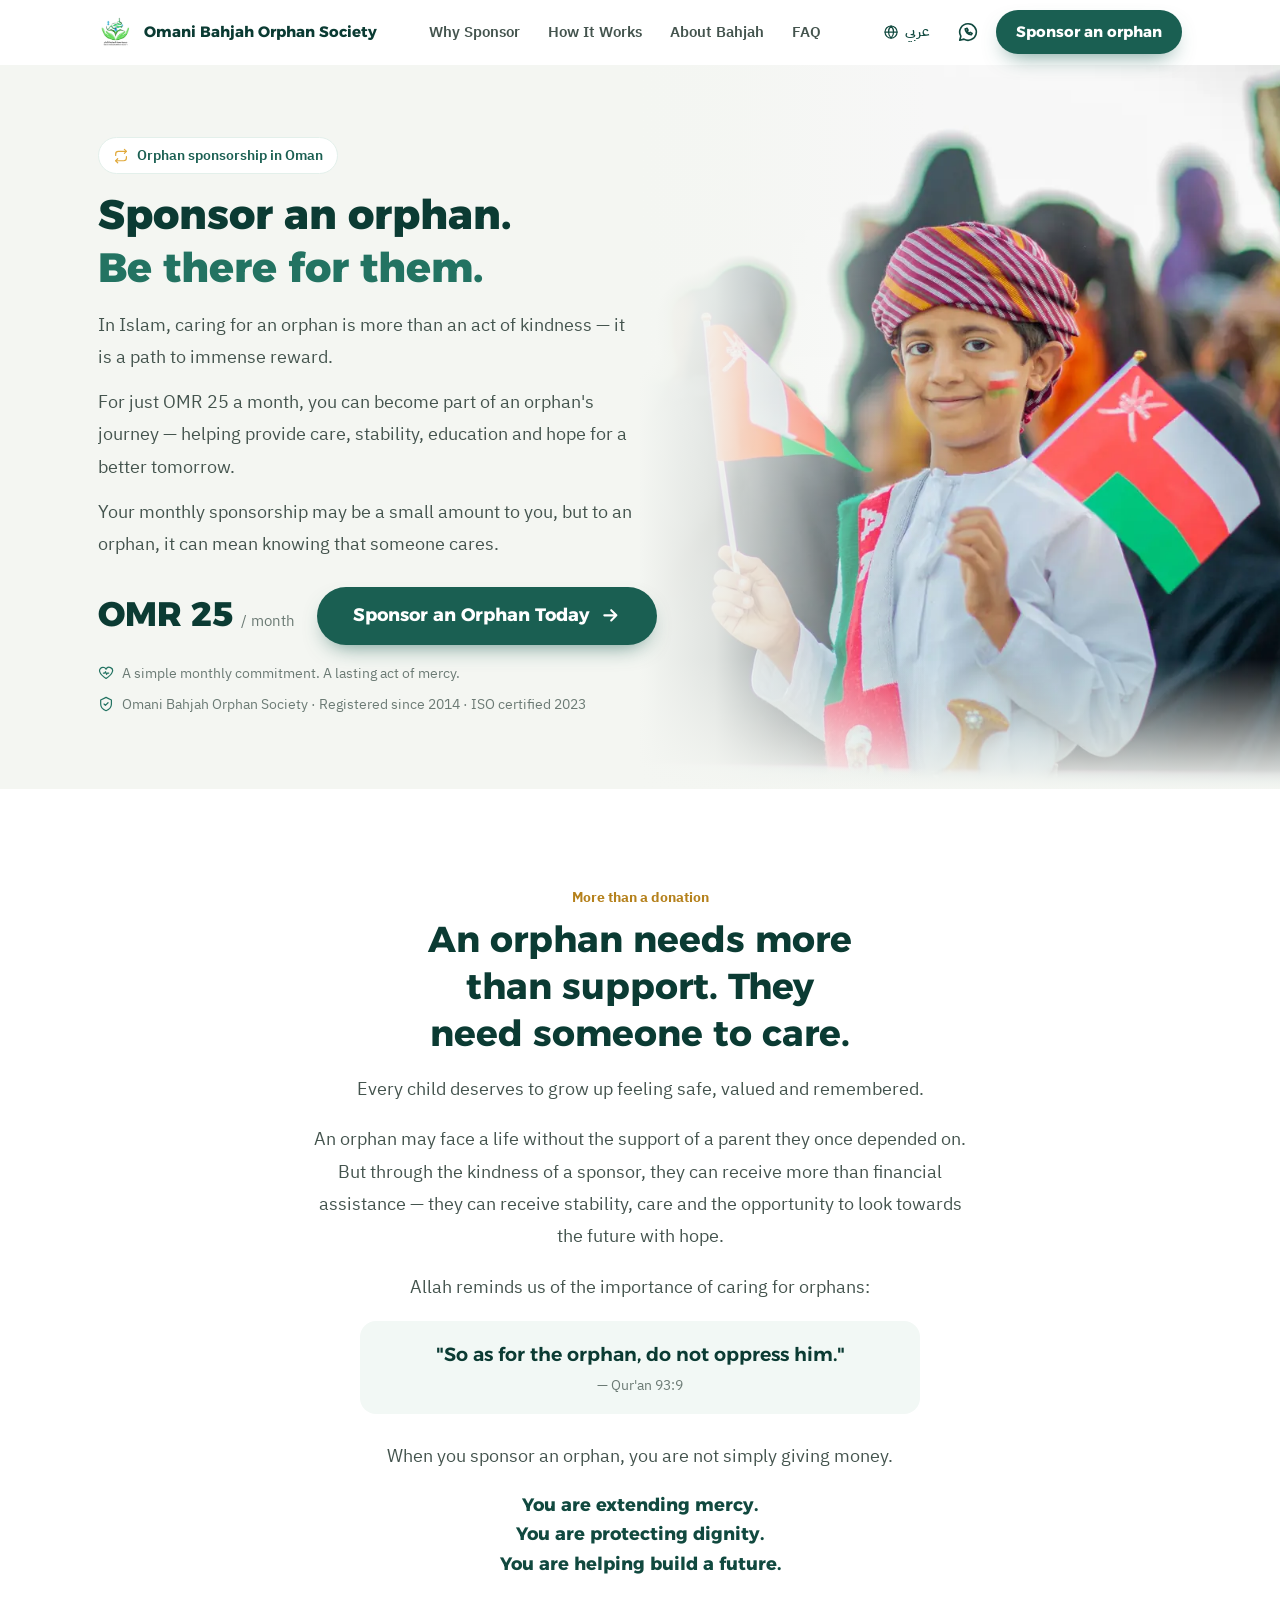
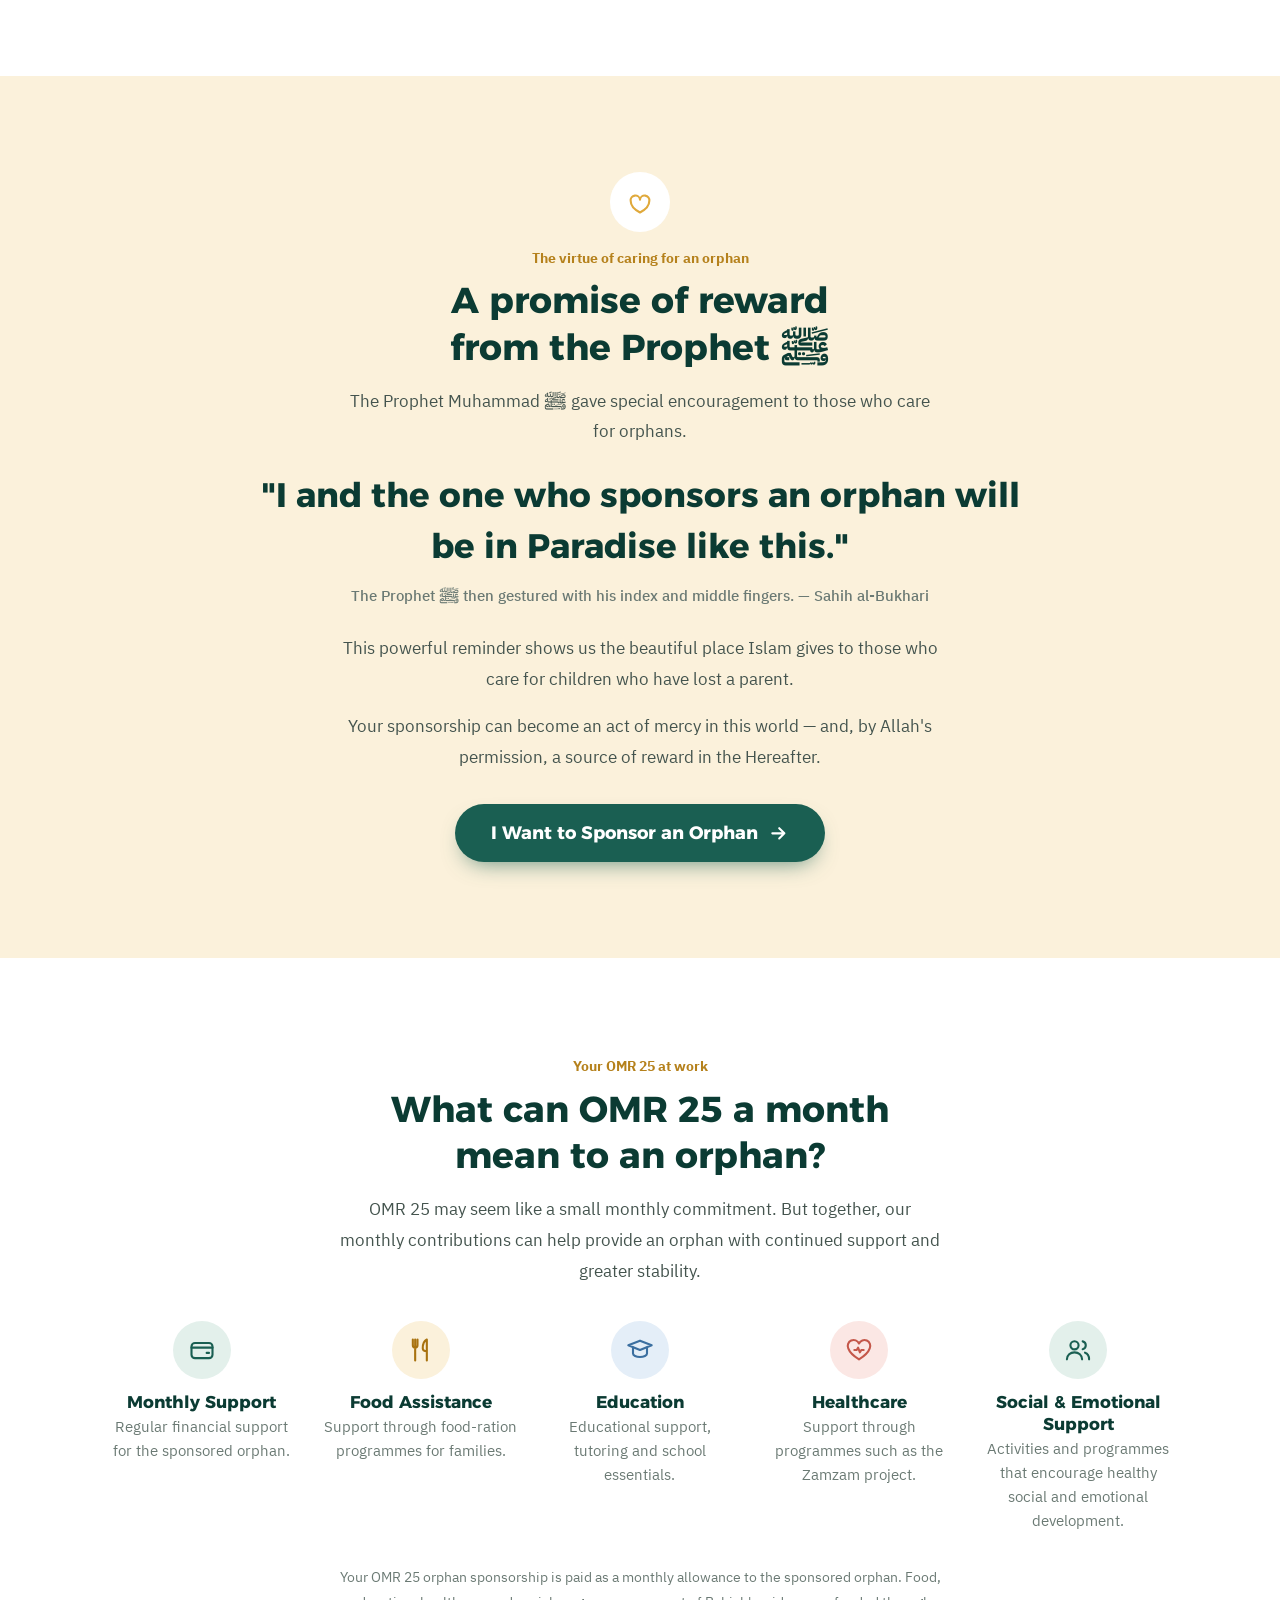
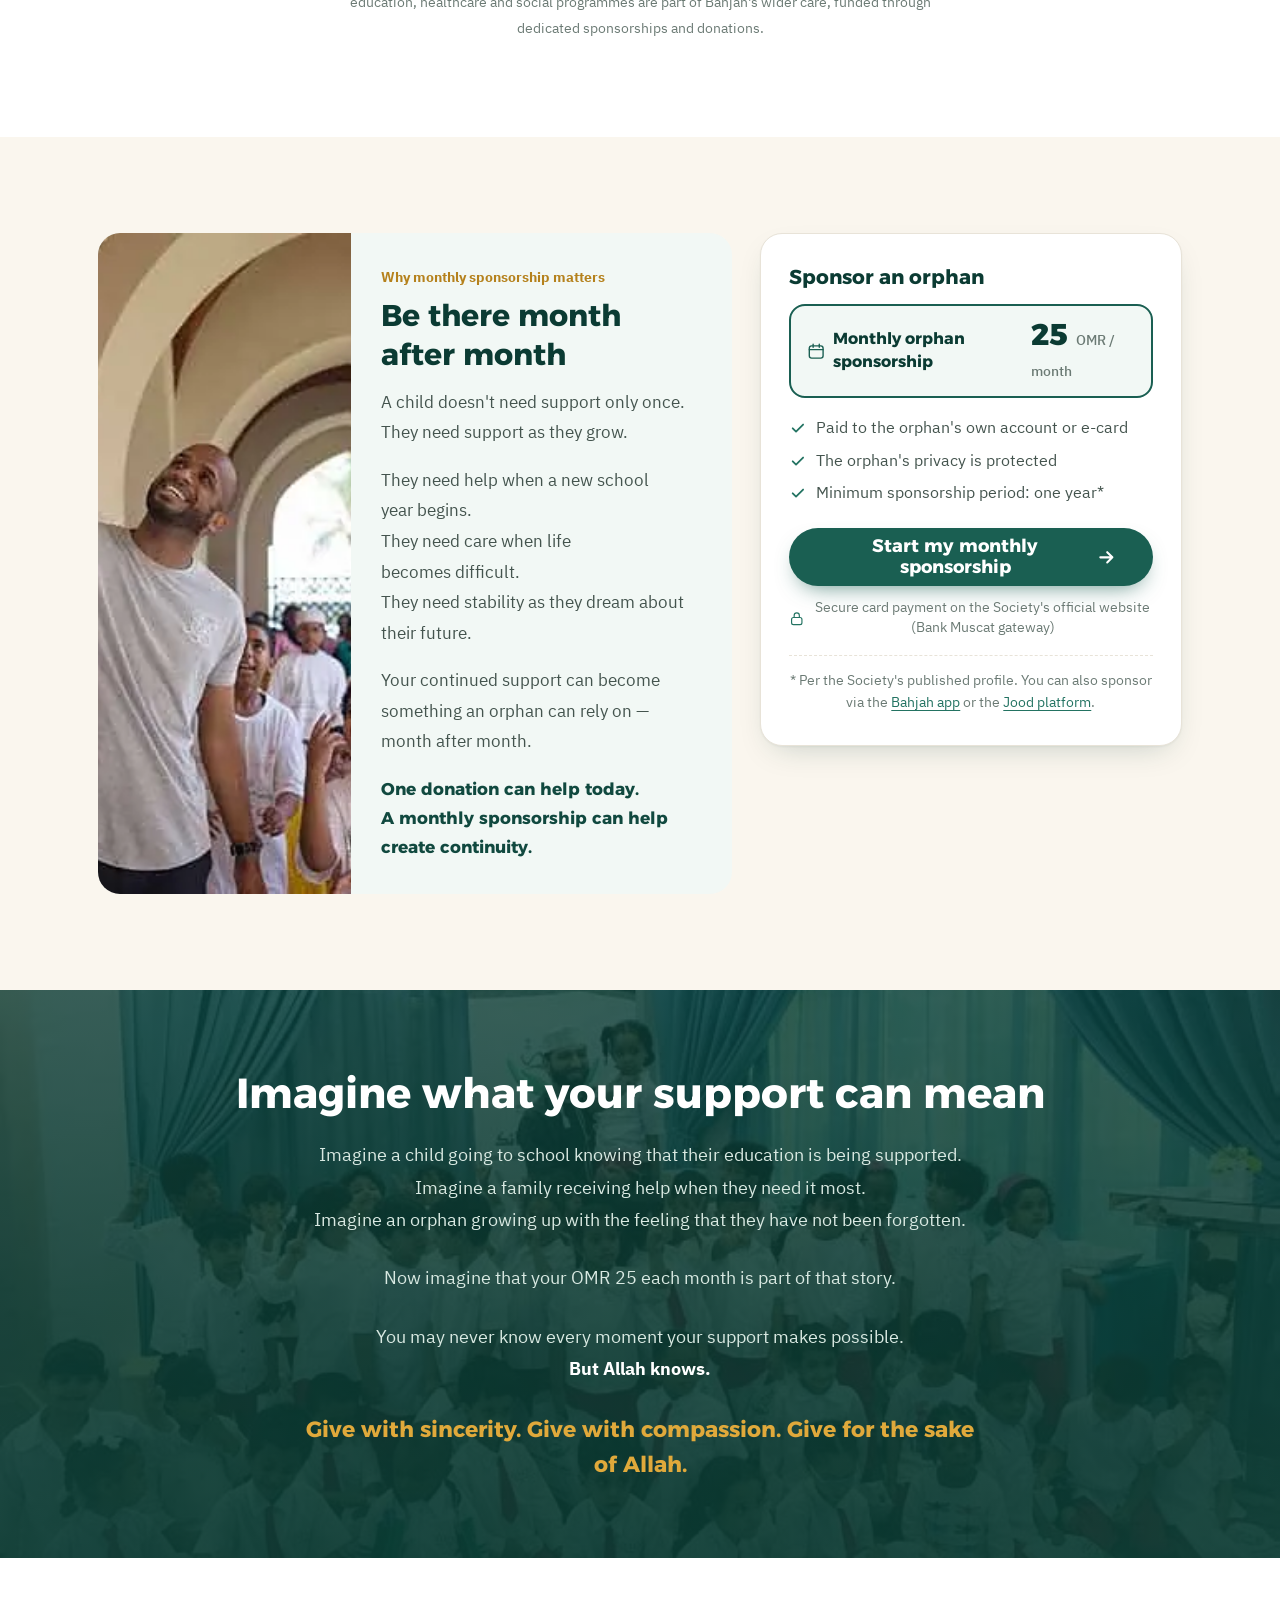
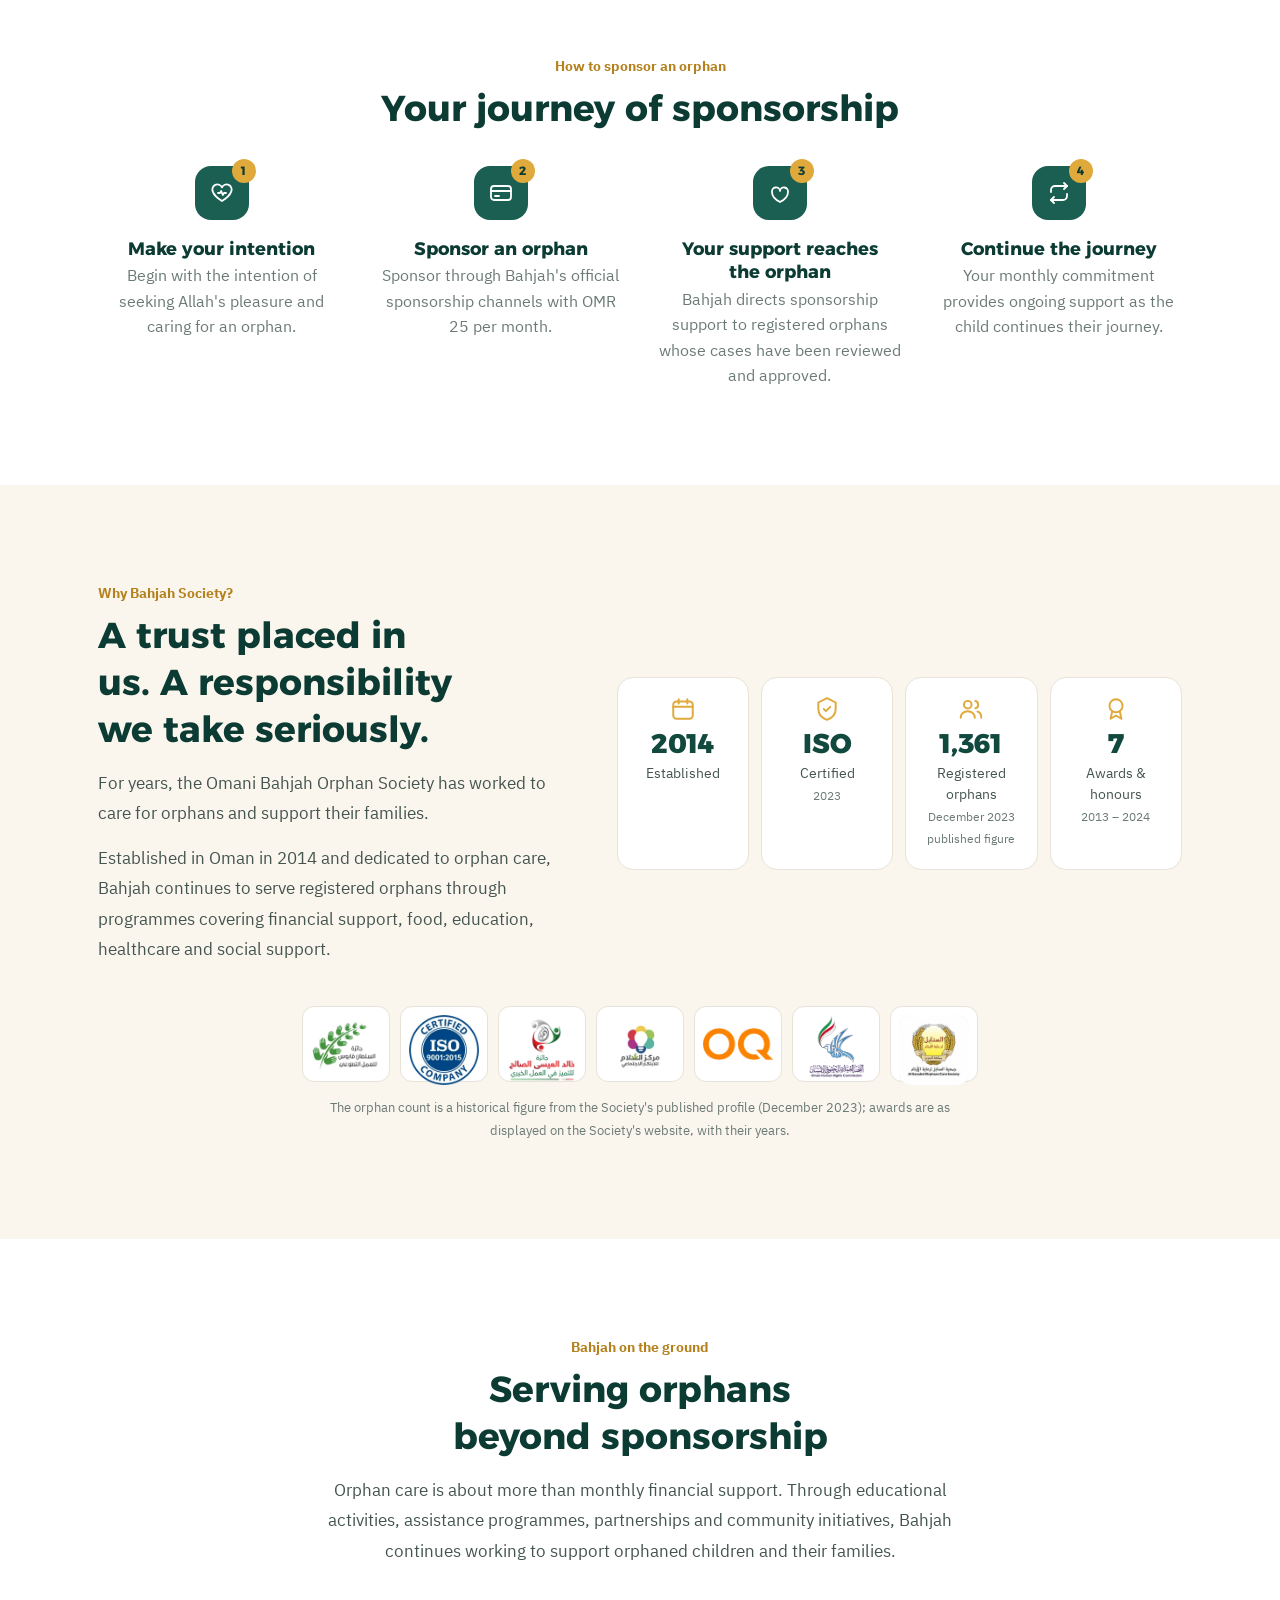
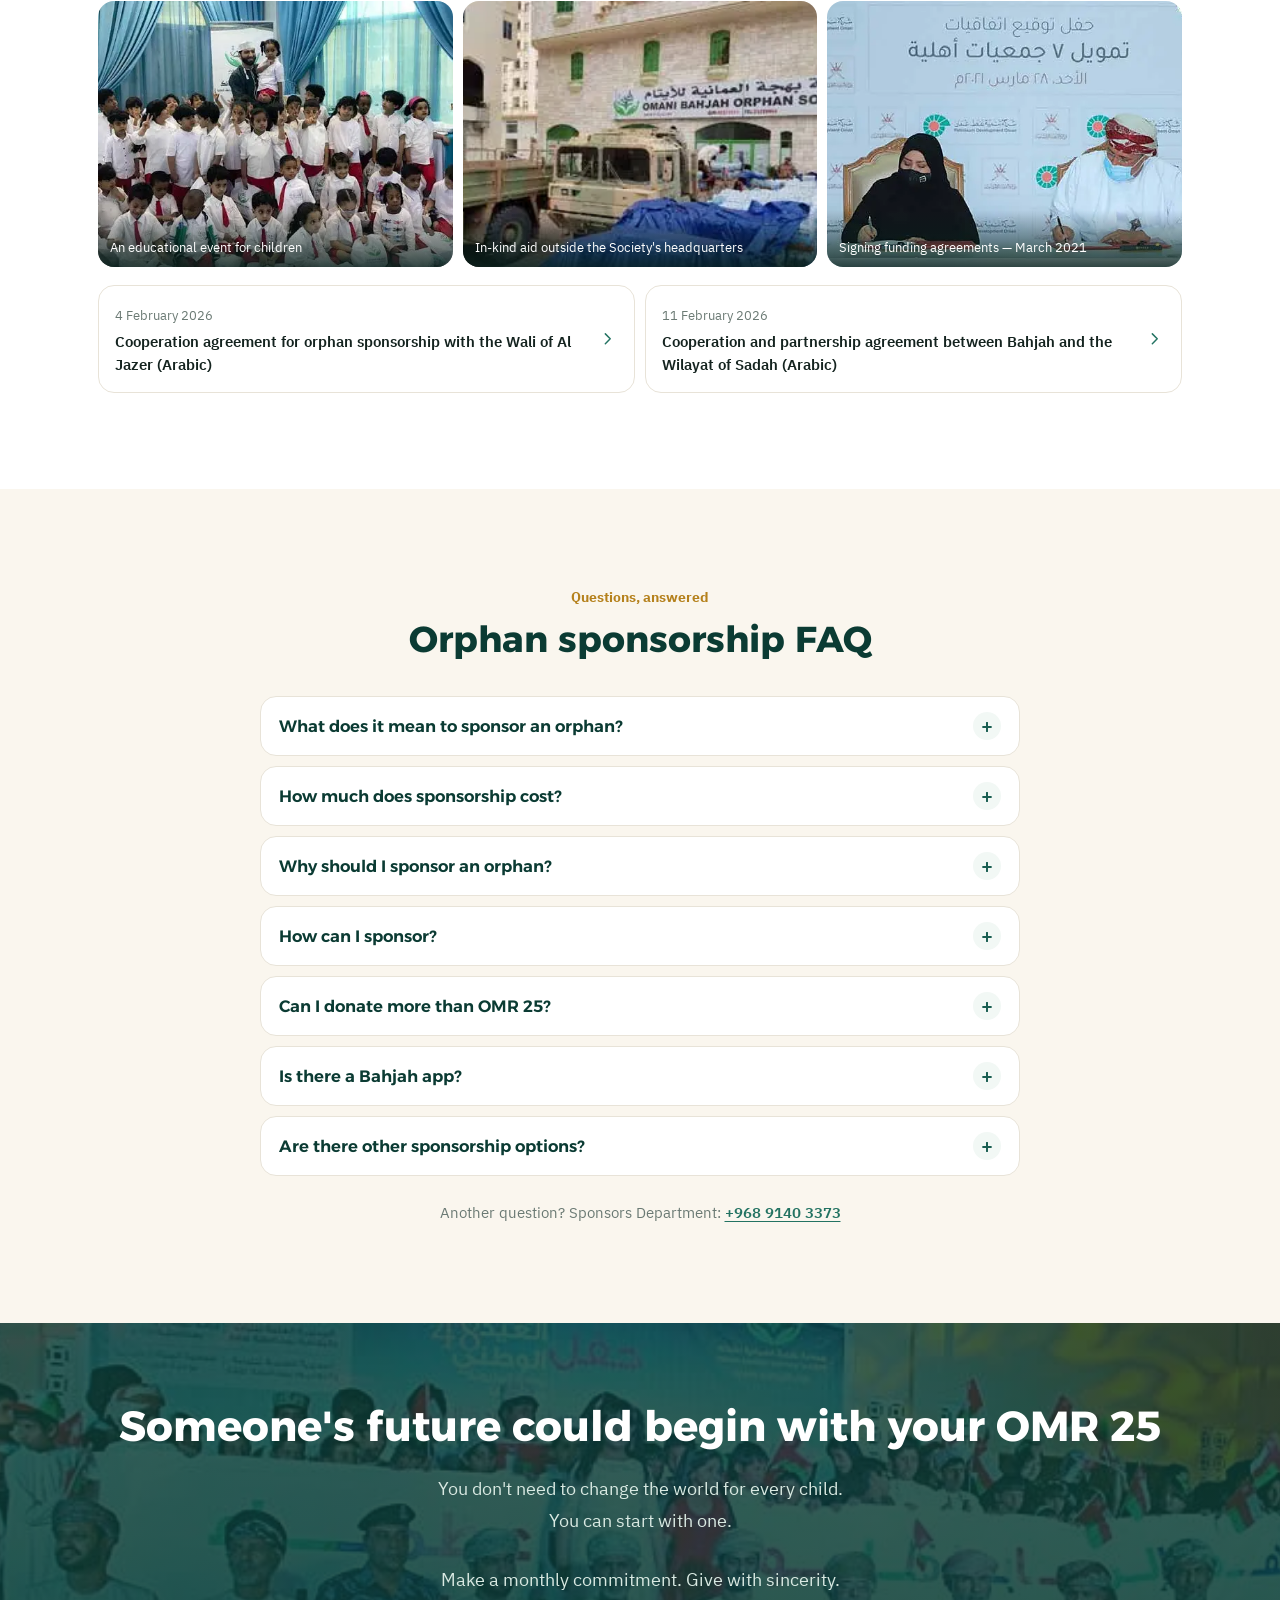
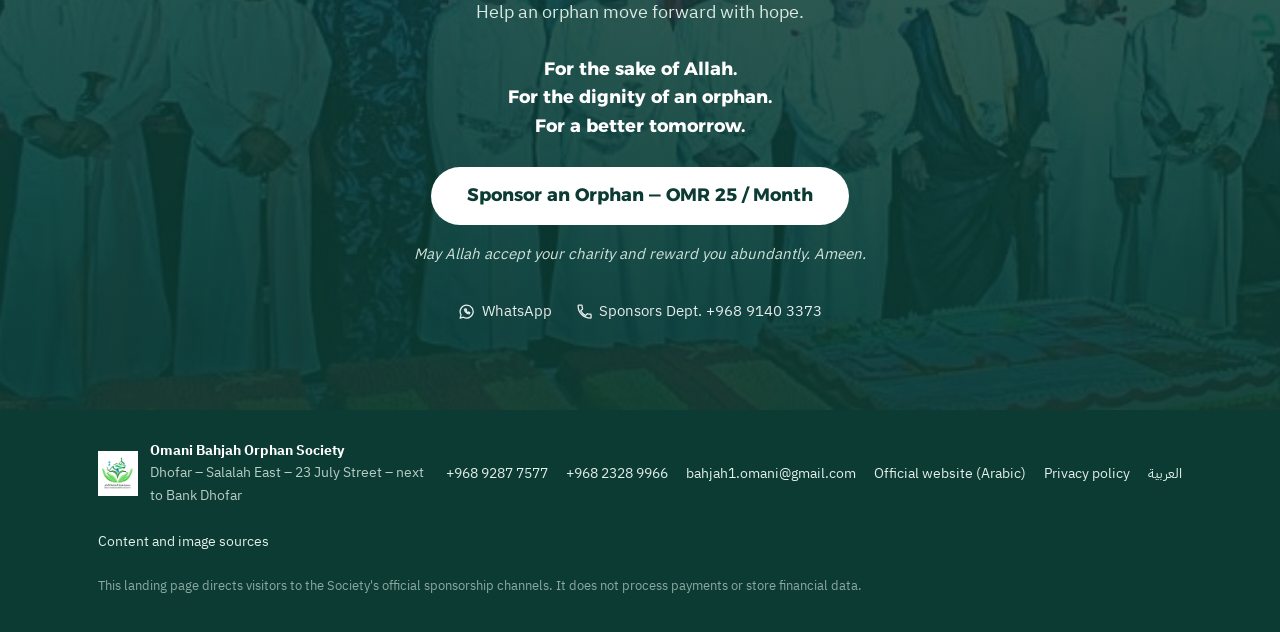
==== commit 128031be: "Add section menu bar to header (matches sister landing page) Centered in-page nav, same pattern as t" ====
--- a/en/index.html
+++ b/en/index.html
@@ -35,7 +35,7 @@
 <link rel="preconnect" href="https://fonts.gstatic.com" crossorigin>
 <link rel="stylesheet" href="https://fonts.googleapis.com/css2?family=Alexandria:wght@600;700;800&family=IBM+Plex+Sans+Arabic:wght@400;500;600;700&display=swap">
 <link rel="preload" as="image" type="image/webp" href="../assets/img/hero-cover-1280.webp" imagesrcset="../assets/img/hero-cover-800.webp 800w, ../assets/img/hero-cover-1280.webp 1280w, ../assets/img/hero-cover-2000.webp 2000w" imagesizes="(min-width: 960px) 65vw, 100vw">
-<link rel="stylesheet" href="../assets/css/styles.css?v=20261007b">
+<link rel="stylesheet" href="../assets/css/styles.css?v=20261008">
 <script>document.documentElement.classList.add('js');</script>
 
 <script type="application/ld+json">
@@ -162,6 +162,12 @@
       <img src="../assets/img/bahjah-logo.webp" alt="Omani Bahjah Orphan Society logo" width="36" height="40">
       <span class="brand-name">Omani Bahjah Orphan Society</span>
     </a>
+    <nav class="header-nav" aria-label="Page sections">
+      <a href="#hadith" data-track="nav" data-cta-id="nav_why">Why Sponsor</a>
+      <a href="#how" data-track="nav" data-cta-id="nav_how">How It Works</a>
+      <a href="#trust" data-track="nav" data-cta-id="nav_trust">About Bahjah</a>
+      <a href="#faq" data-track="nav" data-cta-id="nav_faq">FAQ</a>
+    </nav>
     <div class="header-actions">
       <a class="lang-btn" href="../" hreflang="ar" lang="ar" data-lang-switch data-track="lang" data-cta-id="header_lang_ar" aria-label="التبديل إلى العربية"><svg><use href="#i-globe"/></svg>عربي</a>
       <a class="icon-btn" href="https://wa.me/96892877577" data-track="whatsapp" data-cta-id="header_whatsapp" aria-label="Contact us on WhatsApp" rel="noopener"><svg><use href="#i-whatsapp"/></svg></a>
--- a/assets/css/styles.css
+++ b/assets/css/styles.css
@@ -85,6 +85,10 @@
 .lang-btn:hover, .icon-btn:hover { background: var(--teal-50); }
 .icon-btn svg { width: 22px; height: 22px; }
 .header-cta { display: none; }
+.header-cta, .brand-name { white-space: nowrap; }
+.header-nav { display: none; align-items: center; gap: 4px; }
+.header-nav a { display: inline-flex; align-items: center; min-height: 44px; padding: 0 12px; border-radius: 999px; color: var(--ink-2); text-decoration: none; font: 600 15px/1 var(--f-body); white-space: nowrap; transition: color .2s, background .2s; }
+.header-nav a:hover { color: var(--teal-900); background: var(--teal-50); }
 
 /* ---------- Hero ---------- */
 .hero { position: relative; background: linear-gradient(180deg, var(--teal-50), var(--paper)); overflow: hidden; }
@@ -307,6 +311,7 @@
   body { padding-bottom: 0; }
   .sticky-cta { display: none; }
   .header-cta { display: inline-flex; }
+  .header-nav { display: flex; margin-inline: auto; }
   .section { padding: 96px 0; }
   .hero { --hero-bg: #f4f6f2; background: var(--hero-bg); min-height: clamp(560px, 80vh, 720px); display: flex; align-items: center; }
   .hero-grid { grid-template-columns: minmax(0, 560px); padding-block: 72px; }
@@ -330,3 +335,9 @@
   .footer-links { justify-content: flex-end; }
   .footer-grid .sources, .footer-grid .copy { grid-column: 1 / -1; }
 }
+
+/* ---------- Header nav: mid-width desktop ---------- */
+@media (min-width: 960px) and (max-width: 1179px) {
+  .site-header .brand-name { display: none; }
+  .header-nav a { padding: 0 9px; font-size: 14.5px; }
+}
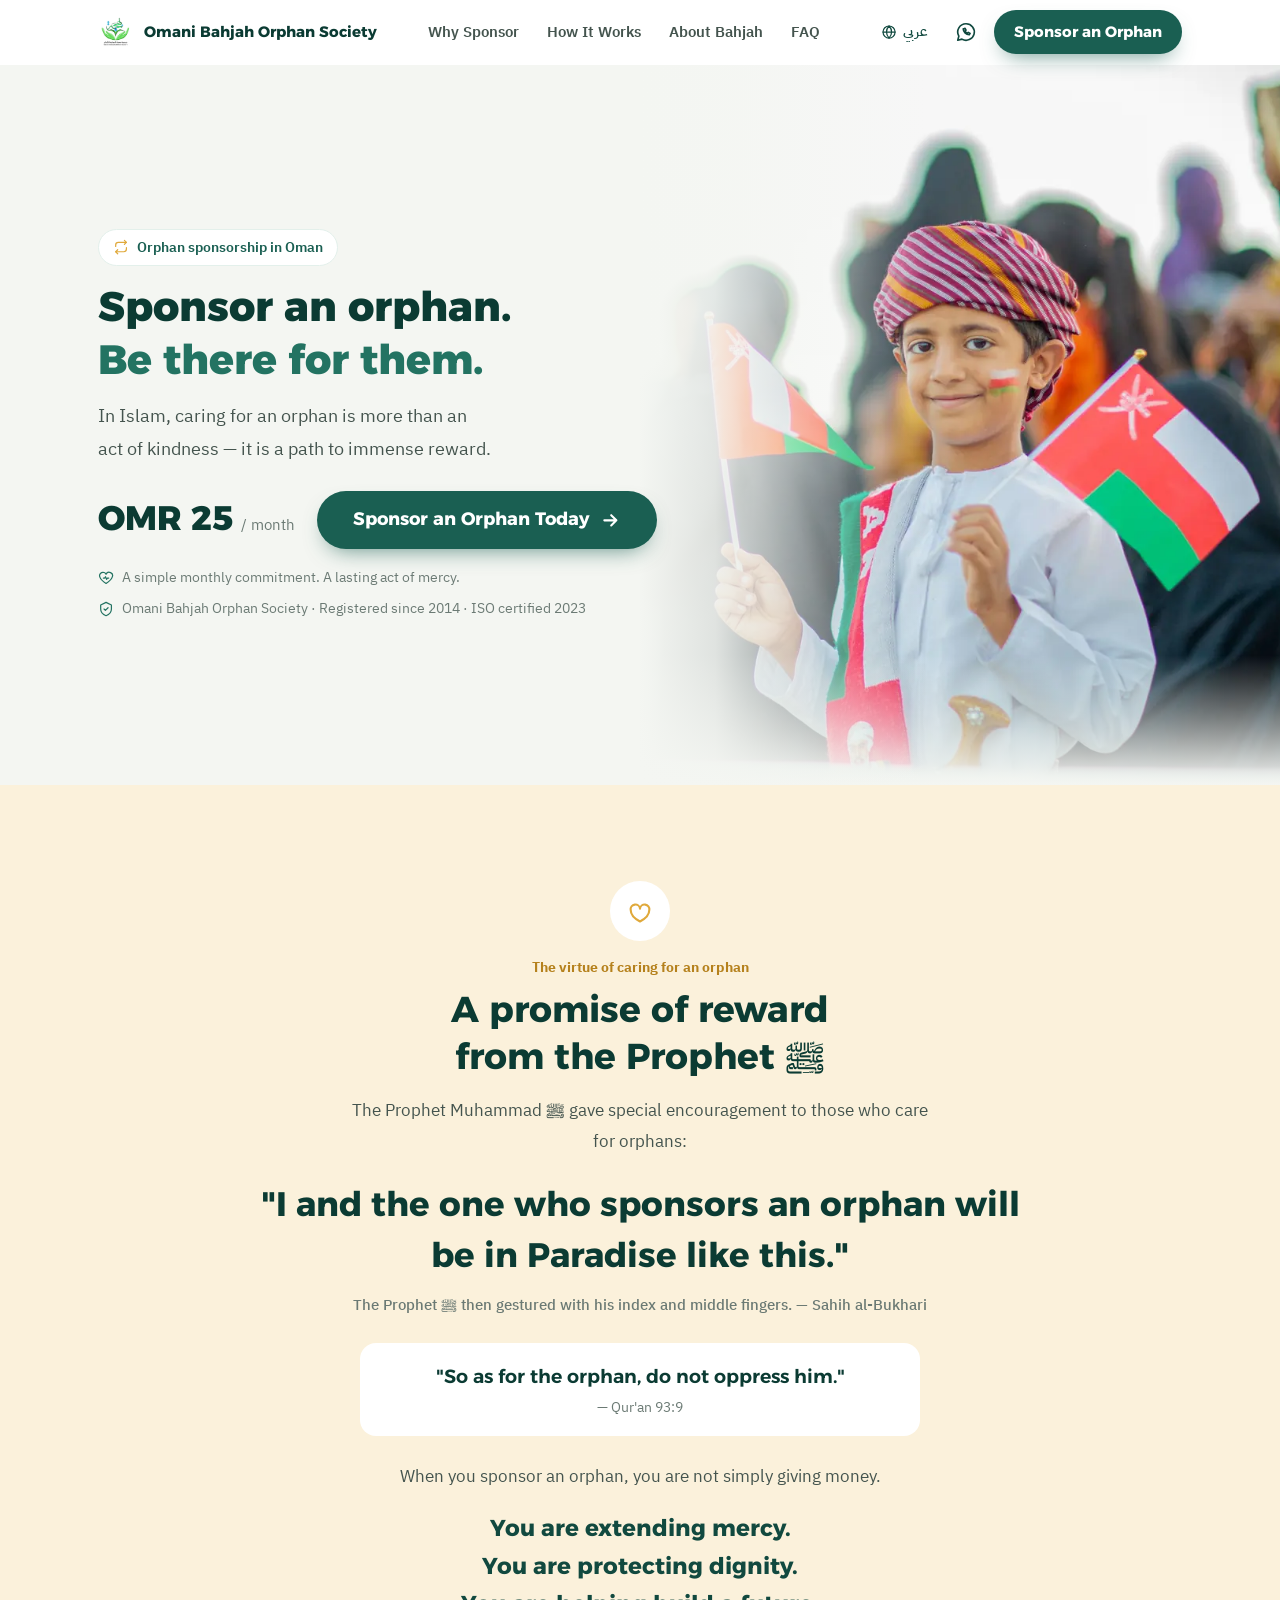
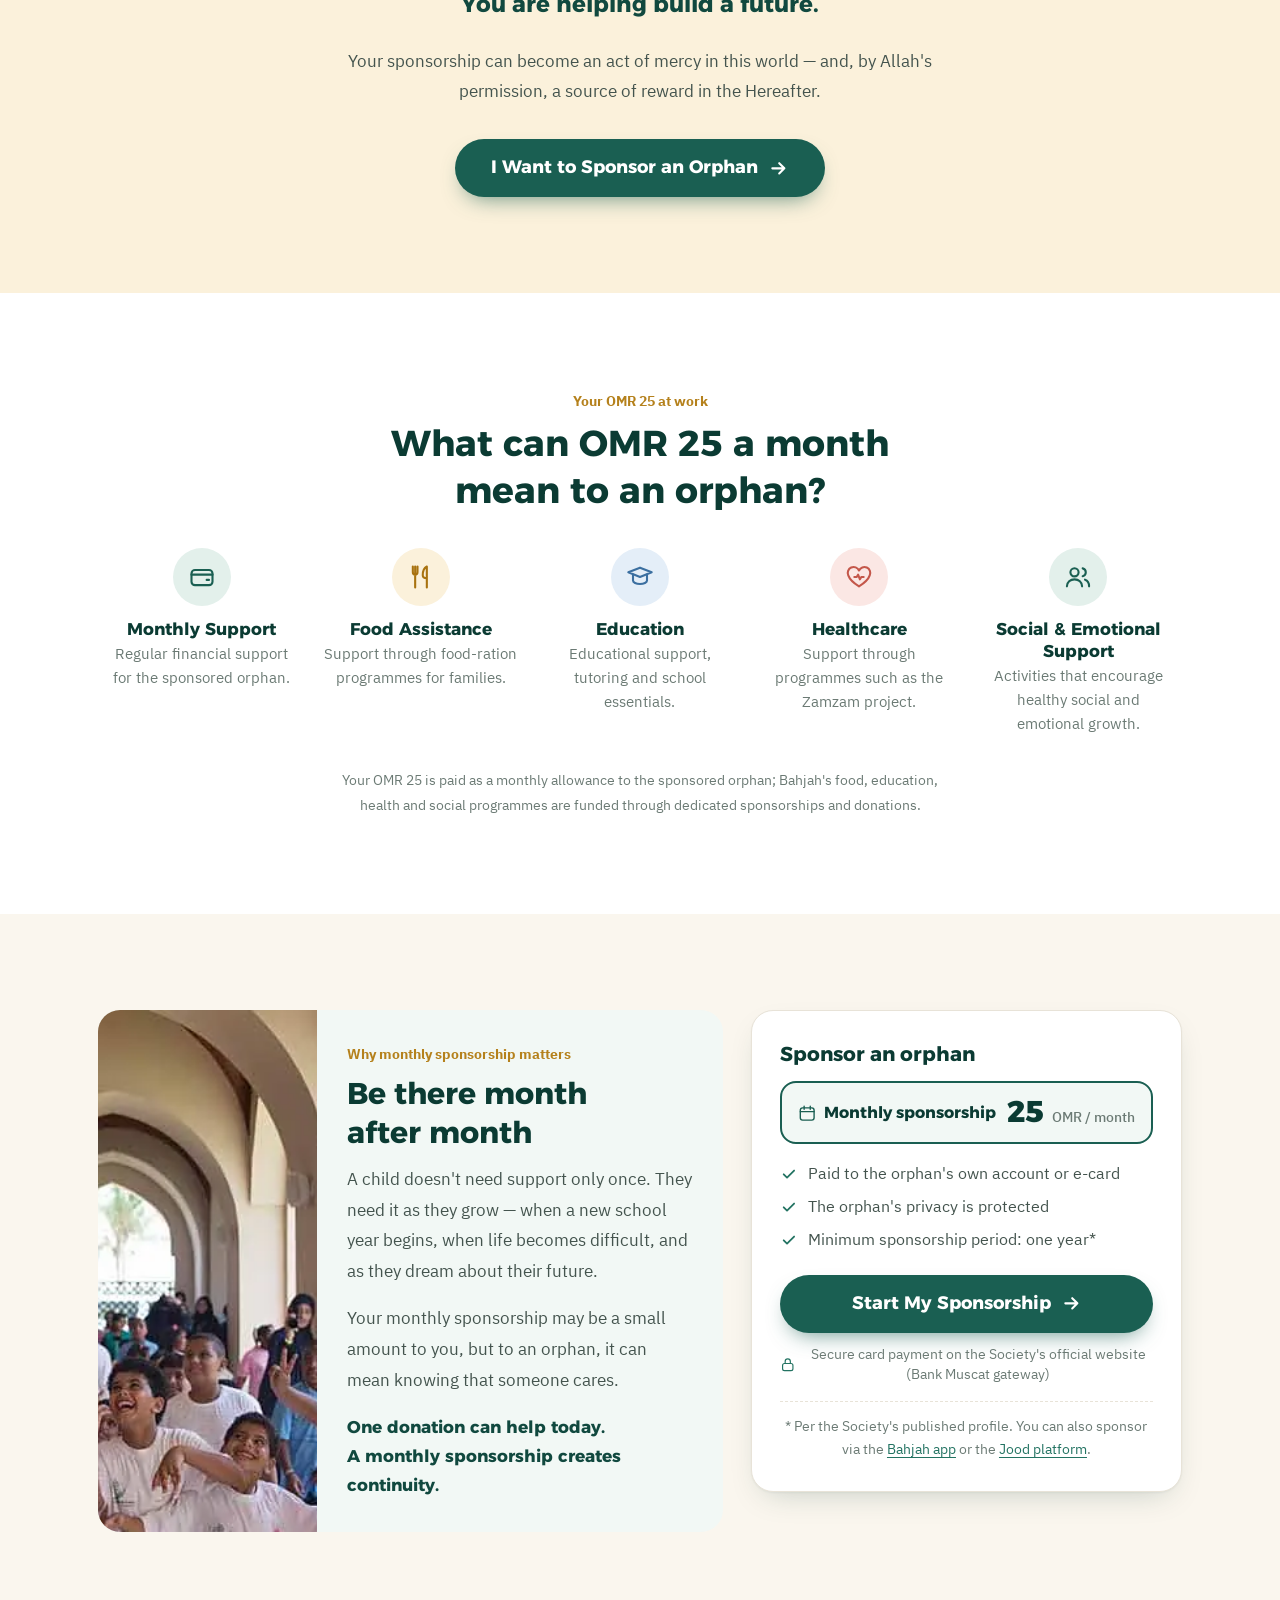
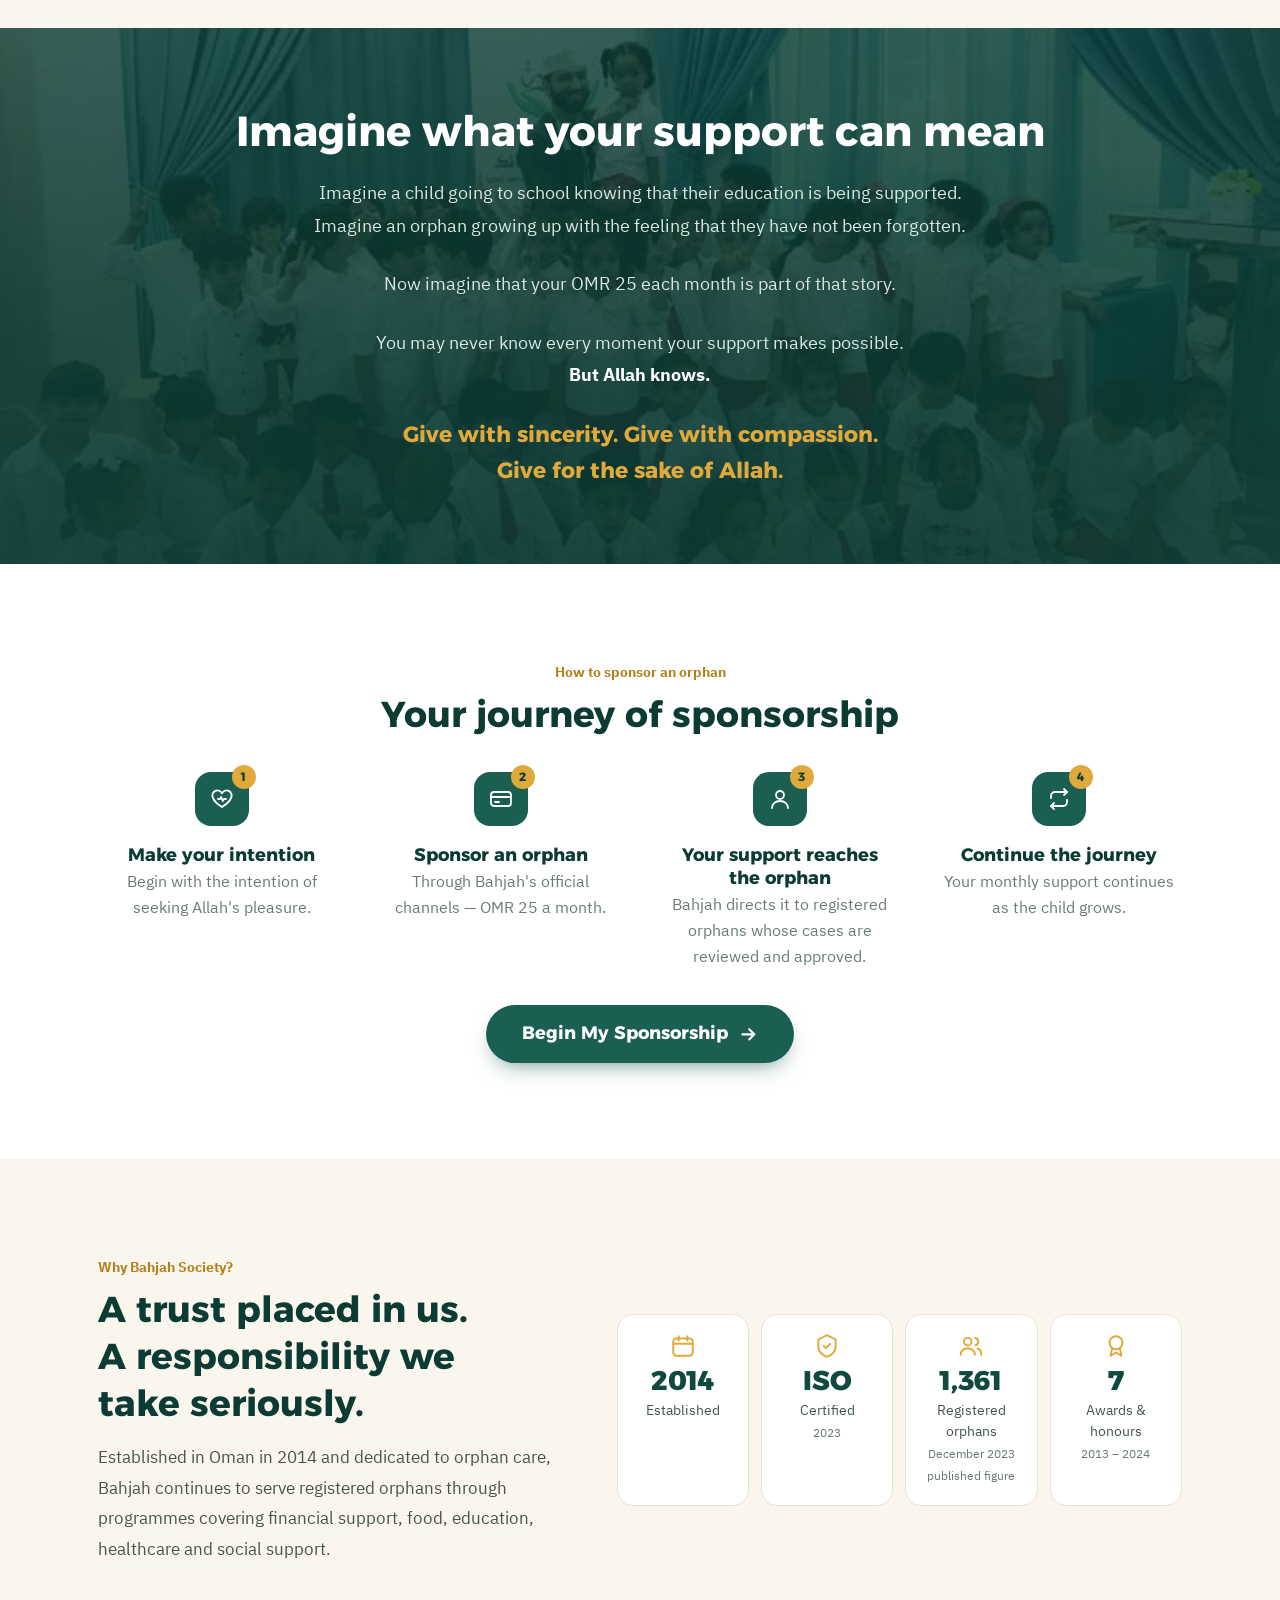
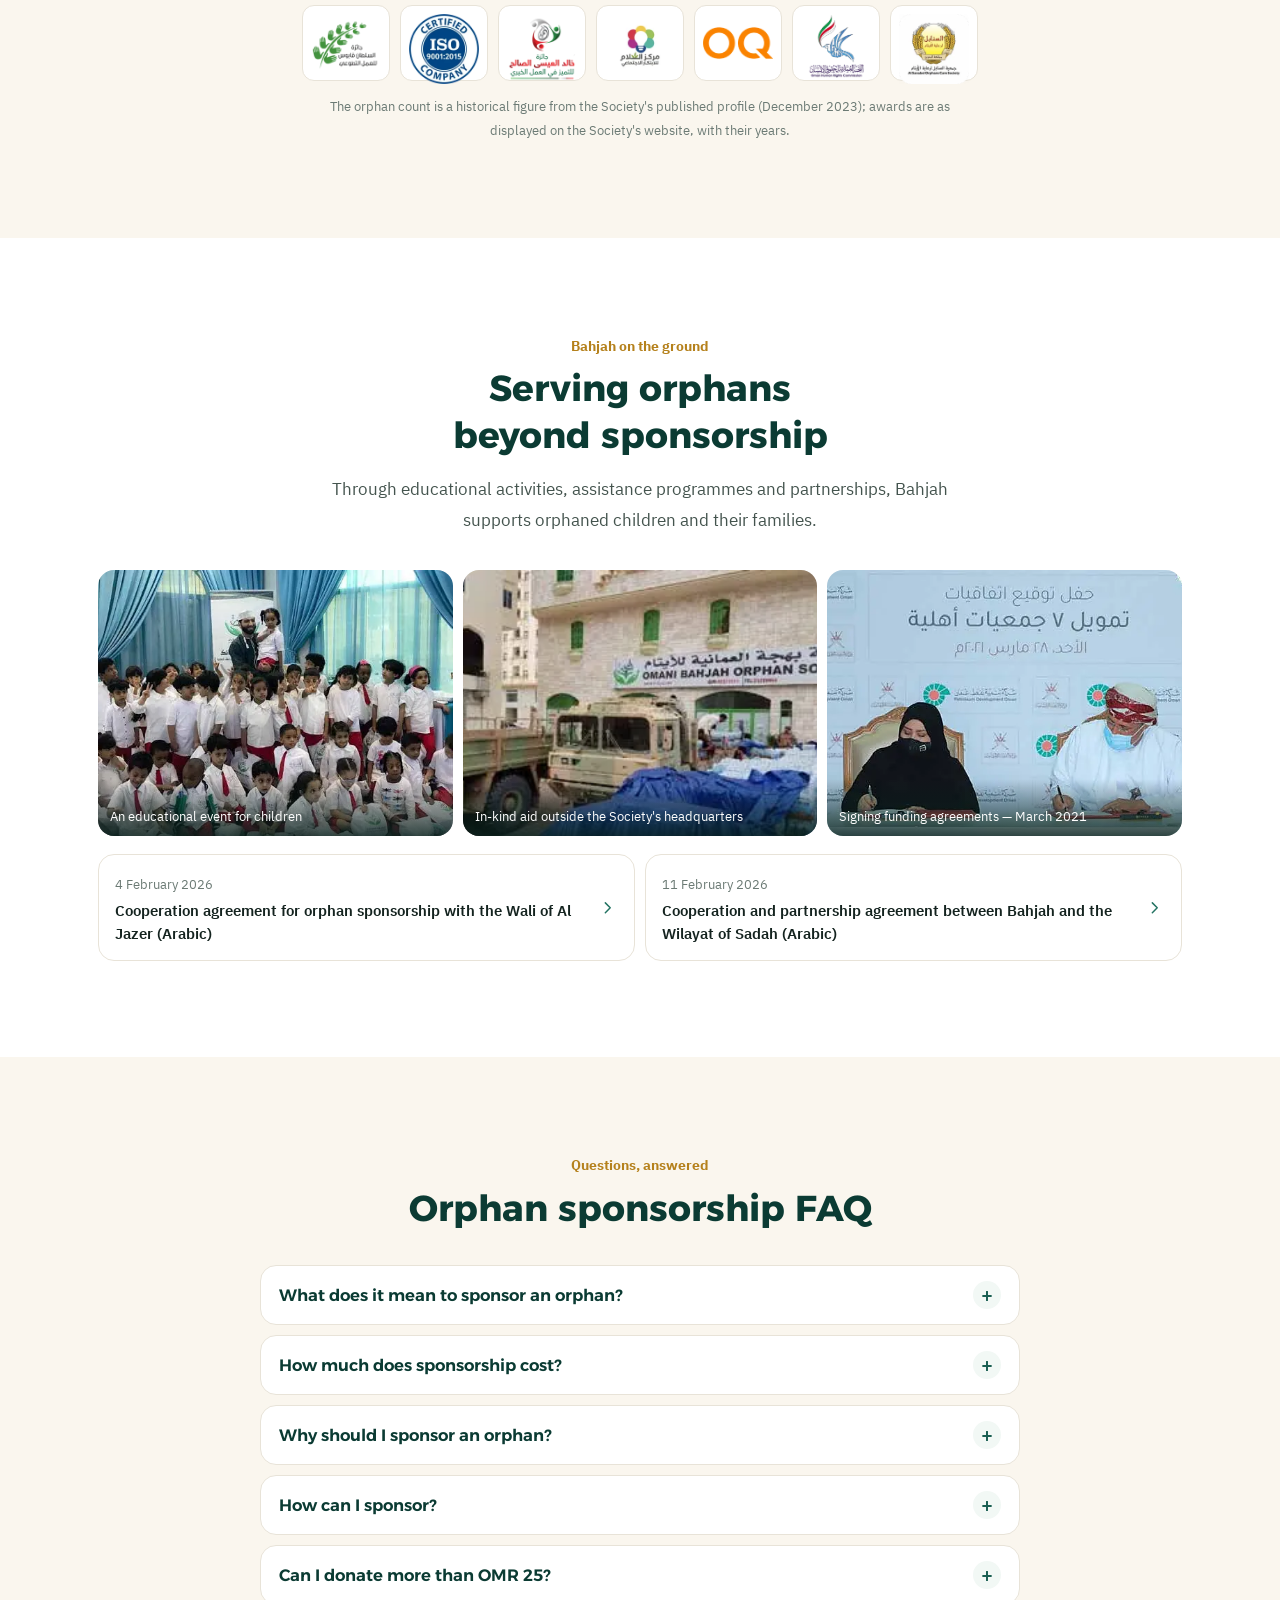
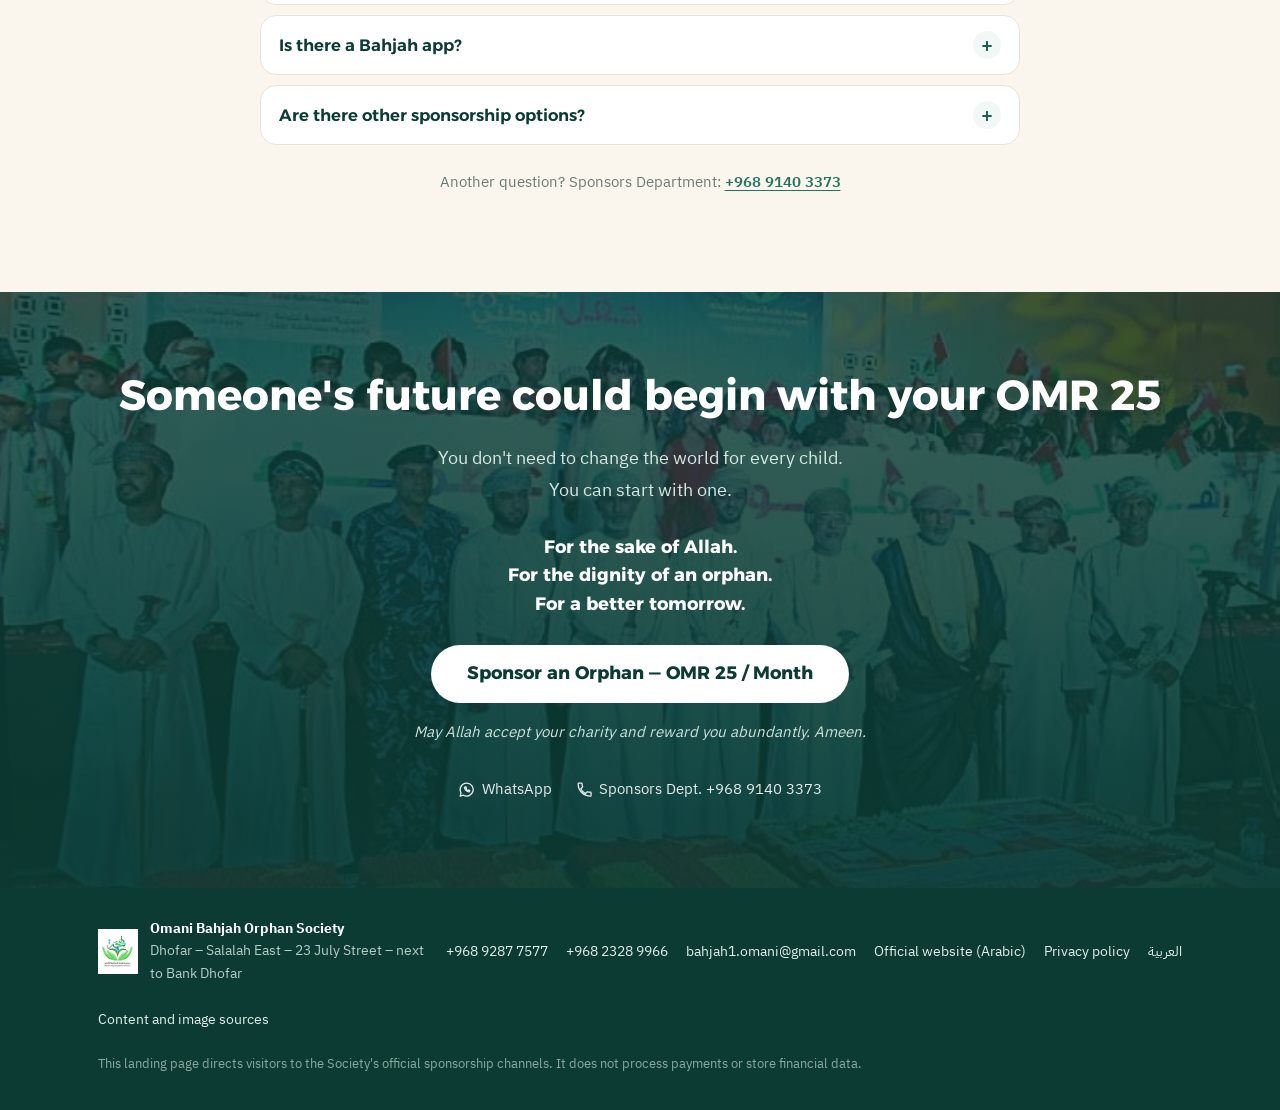
==== commit 38e435ec: "Conversion pass: mobile hero, layout fixes, shorter EN, emotional AR 1. Mobile hero: one-line lede s" ====
--- a/en/index.html
+++ b/en/index.html
@@ -35,7 +35,7 @@
 <link rel="preconnect" href="https://fonts.gstatic.com" crossorigin>
 <link rel="stylesheet" href="https://fonts.googleapis.com/css2?family=Alexandria:wght@600;700;800&family=IBM+Plex+Sans+Arabic:wght@400;500;600;700&display=swap">
 <link rel="preload" as="image" type="image/webp" href="../assets/img/hero-cover-1280.webp" imagesrcset="../assets/img/hero-cover-800.webp 800w, ../assets/img/hero-cover-1280.webp 1280w, ../assets/img/hero-cover-2000.webp 2000w" imagesizes="(min-width: 960px) 65vw, 100vw">
-<link rel="stylesheet" href="../assets/css/styles.css?v=20261008">
+<link rel="stylesheet" href="../assets/css/styles.css?v=20261008c">
 <script>document.documentElement.classList.add('js');</script>
 
 <script type="application/ld+json">
@@ -171,7 +171,7 @@
     <div class="header-actions">
       <a class="lang-btn" href="../" hreflang="ar" lang="ar" data-lang-switch data-track="lang" data-cta-id="header_lang_ar" aria-label="التبديل إلى العربية"><svg><use href="#i-globe"/></svg>عربي</a>
       <a class="icon-btn" href="https://wa.me/96892877577" data-track="whatsapp" data-cta-id="header_whatsapp" aria-label="Contact us on WhatsApp" rel="noopener"><svg><use href="#i-whatsapp"/></svg></a>
-      <a class="btn btn-primary btn-sm header-cta" href="https://bahjah.org.om/wp/product/%D8%A8%D8%B1%D9%86%D8%A7%D9%85%D8%AC-%D9%83%D9%81%D8%A7%D9%84%D8%A9-%D9%8A%D8%AA%D9%8A%D9%85/" data-track="sponsor" data-cta-id="header_cta">Sponsor an orphan</a>
+      <a class="btn btn-primary btn-sm header-cta" href="https://bahjah.org.om/wp/product/%D8%A8%D8%B1%D9%86%D8%A7%D9%85%D8%AC-%D9%83%D9%81%D8%A7%D9%84%D8%A9-%D9%8A%D8%AA%D9%8A%D9%85/" data-track="sponsor" data-cta-id="header_cta">Sponsor an Orphan</a>
     </div>
   </div>
 </header>
@@ -191,11 +191,7 @@
     <div class="hero-copy">
       <span class="eyebrow"><svg><use href="#i-repeat"/></svg> Orphan sponsorship in Oman</span>
       <h1 id="hero-title">Sponsor an orphan. <span class="accent">Be there for them.</span></h1>
-      <div class="lede">
-        <p>In Islam, caring for an orphan is more than an act of kindness — it is a path to immense reward.</p>
-        <p>For just OMR 25 a month, you can become part of an orphan's journey — helping provide care, stability, education and hope for a better tomorrow.</p>
-        <p>Your monthly sponsorship may be a small amount to you, but to an orphan, it can mean knowing that someone cares.</p>
-      </div>
+      <p class="lede">In Islam, caring for an orphan is more than an act of kindness — it is a path to immense reward.</p>
       <div class="hero-cta">
         <p class="price-tag"><b>OMR 25</b><span>/ month</span></p>
         <a class="btn btn-primary btn-lg" href="https://bahjah.org.om/wp/product/%D8%A8%D8%B1%D9%86%D8%A7%D9%85%D8%AC-%D9%83%D9%81%D8%A7%D9%84%D8%A9-%D9%8A%D8%AA%D9%8A%D9%85/" data-track="sponsor" data-cta-id="hero_primary">Sponsor an Orphan Today <svg class="flip"><use href="#i-arrow"/></svg></a>
@@ -206,54 +202,41 @@
   </div>
 </section>
 
-<!-- ============ 2. EMOTIONAL INTRODUCTION ============ -->
-<section class="section" id="intro" aria-labelledby="intro-title">
-  <div class="wrap intro reveal">
-    <span class="kicker">More than a donation</span>
-    <h2 id="intro-title">An orphan needs more than support. They need someone to care.</h2>
-    <p>Every child deserves to grow up feeling safe, valued and remembered.</p>
-    <p>An orphan may face a life without the support of a parent they once depended on. But through the kindness of a sponsor, they can receive more than financial assistance — they can receive stability, care and the opportunity to look towards the future with hope.</p>
-    <p>Allah reminds us of the importance of caring for orphans:</p>
-    <blockquote class="verse">"So as for the orphan, do not oppress him."<cite>— Qur'an 93:9</cite></blockquote>
-    <p>When you sponsor an orphan, you are not simply giving money.</p>
-    <p class="cadence"><span>You are extending mercy.</span><span>You are protecting dignity.</span><span>You are helping build a future.</span></p>
-  </div>
-</section>
-
-<!-- ============ 3. HADITH / ISLAMIC MOTIVATION ============ -->
+<!-- ============ 2. HADITH + QUR'AN ============ -->
 <section class="section hadith-band" id="hadith" aria-labelledby="hadith-title">
   <div class="wrap reveal">
     <span class="hadith-mark" aria-hidden="true"><svg><use href="#i-hands"/></svg></span>
     <span class="kicker">The virtue of caring for an orphan</span>
-    <h2 id="hadith-title">A promise of reward from the Prophet ﷺ</h2>
-    <p class="prose">The Prophet Muhammad ﷺ gave special encouragement to those who care for orphans.</p>
-    <blockquote class="hadith-quote">"I and the one who sponsors an orphan will be in Paradise like this."<cite>The Prophet ﷺ then gestured with his index and middle fingers. — Sahih al-Bukhari</cite></blockquote>
-    <p class="prose">This powerful reminder shows us the beautiful place Islam gives to those who care for children who have lost a parent.</p>
+    <h2 id="hadith-title">A promise of reward from the Prophet <span class="saw">ﷺ</span></h2>
+    <p class="prose">The Prophet Muhammad <span class="saw">ﷺ</span> gave special encouragement to those who care for orphans:</p>
+    <blockquote class="hadith-quote">"I and the one who sponsors an orphan will be in Paradise like this."<cite>The Prophet <span class="saw">ﷺ</span> then gestured with his index and middle fingers. — Sahih al-Bukhari</cite></blockquote>
+    <blockquote class="verse">"So as for the orphan, do not oppress him."<cite>— Qur'an 93:9</cite></blockquote>
+    <p class="prose">When you sponsor an orphan, you are not simply giving money.</p>
+    <p class="cadence"><span>You are extending mercy.</span><span>You are protecting dignity.</span><span>You are helping build a future.</span></p>
     <p class="prose">Your sponsorship can become an act of mercy in this world — and, by Allah's permission, a source of reward in the Hereafter.</p>
     <a class="btn btn-primary btn-lg" href="https://bahjah.org.om/wp/product/%D8%A8%D8%B1%D9%86%D8%A7%D9%85%D8%AC-%D9%83%D9%81%D8%A7%D9%84%D8%A9-%D9%8A%D8%AA%D9%8A%D9%85/" data-track="sponsor" data-cta-id="hadith_cta">I Want to Sponsor an Orphan <svg class="flip"><use href="#i-arrow"/></svg></a>
   </div>
 </section>
 
-<!-- ============ 4. OMR 25 IMPACT ============ -->
+<!-- ============ 3. OMR 25 IMPACT ============ -->
 <section class="section" id="covers" aria-labelledby="covers-title">
   <div class="wrap">
     <div class="section-head reveal">
       <span class="kicker">Your OMR 25 at work</span>
       <h2 id="covers-title">What can OMR 25 a month mean to an orphan?</h2>
-      <p>OMR 25 may seem like a small monthly commitment. But together, our monthly contributions can help provide an orphan with continued support and greater stability.</p>
     </div>
     <ul class="covers reveal">
       <li class="cover"><span class="cover-ico"><svg><use href="#i-wallet"/></svg></span><h3>Monthly Support</h3><p>Regular financial support for the sponsored orphan.</p></li>
       <li class="cover"><span class="cover-ico"><svg><use href="#i-food"/></svg></span><h3>Food Assistance</h3><p>Support through food-ration programmes for families.</p></li>
       <li class="cover"><span class="cover-ico"><svg><use href="#i-book"/></svg></span><h3>Education</h3><p>Educational support, tutoring and school essentials.</p></li>
       <li class="cover"><span class="cover-ico"><svg><use href="#i-heart"/></svg></span><h3>Healthcare</h3><p>Support through programmes such as the Zamzam project.</p></li>
-      <li class="cover"><span class="cover-ico"><svg><use href="#i-users"/></svg></span><h3>Social &amp; Emotional Support</h3><p>Activities and programmes that encourage healthy social and emotional development.</p></li>
+      <li class="cover"><span class="cover-ico"><svg><use href="#i-users"/></svg></span><h3>Social &amp; Emotional Support</h3><p>Activities that encourage healthy social and emotional growth.</p></li>
     </ul>
-    <p class="covers-note">Your OMR 25 orphan sponsorship is paid as a monthly allowance to the sponsored orphan. Food, education, healthcare and social programmes are part of Bahjah's wider care, funded through dedicated sponsorships and donations.</p>
-  </div>
-</section>
-
-<!-- ============ 5. MONTHLY SPONSORSHIP + SPONSOR CARD ============ -->
+    <p class="covers-note">Your OMR 25 is paid as a monthly allowance to the sponsored orphan; Bahjah's food, education, health and social programmes are funded through dedicated sponsorships and donations.</p>
+  </div>
+</section>
+
+<!-- ============ 4. MONTHLY SPONSORSHIP + SPONSOR CARD ============ -->
 <section class="section section-sand" id="sponsor" aria-labelledby="need-title">
   <div class="wrap need-grid">
     <article class="need-story reveal">
@@ -261,17 +244,16 @@
       <div class="need-body">
         <span class="kicker">Why monthly sponsorship matters</span>
         <h2 id="need-title">Be there month after month</h2>
-        <p>A child doesn't need support only once.<br>They need support as they grow.</p>
-        <p>They need help when a new school year begins.<br>They need care when life becomes difficult.<br>They need stability as they dream about their future.</p>
-        <p>Your continued support can become something an orphan can rely on — month after month.</p>
-        <p class="need-close">One donation can help today.<br>A monthly sponsorship can help create continuity.</p>
+        <p>A child doesn't need support only once. They need it as they grow — when a new school year begins, when life becomes difficult, and as they dream about their future.</p>
+        <p>Your monthly sponsorship may be a small amount to you, but to an orphan, it can mean knowing that someone cares.</p>
+        <p class="need-close">One donation can help today.<br>A monthly sponsorship creates continuity.</p>
       </div>
     </article>
 
     <aside class="sponsor-card reveal" aria-labelledby="card-title">
       <h3 id="card-title">Sponsor an orphan</h3>
       <div class="plan-opt">
-        <b><svg><use href="#i-calendar"/></svg> Monthly orphan sponsorship</b>
+        <b><svg><use href="#i-calendar"/></svg> Monthly sponsorship</b>
         <span class="plan-amount">25 <small>OMR / month</small></span>
       </div>
       <ul class="checks">
@@ -279,26 +261,26 @@
         <li><svg><use href="#i-check"/></svg>The orphan's privacy is protected</li>
         <li><svg><use href="#i-check"/></svg>Minimum sponsorship period: one year*</li>
       </ul>
-      <a class="btn btn-primary btn-lg btn-block" href="https://bahjah.org.om/wp/product/%D8%A8%D8%B1%D9%86%D8%A7%D9%85%D8%AC-%D9%83%D9%81%D8%A7%D9%84%D8%A9-%D9%8A%D8%AA%D9%8A%D9%85/" data-track="sponsor" data-cta-id="card_primary">Start my monthly sponsorship <svg class="flip"><use href="#i-arrow"/></svg></a>
+      <a class="btn btn-primary btn-lg btn-block" href="https://bahjah.org.om/wp/product/%D8%A8%D8%B1%D9%86%D8%A7%D9%85%D8%AC-%D9%83%D9%81%D8%A7%D9%84%D8%A9-%D9%8A%D8%AA%D9%8A%D9%85/" data-track="sponsor" data-cta-id="card_primary">Start My Sponsorship <svg class="flip"><use href="#i-arrow"/></svg></a>
       <p class="secure"><svg><use href="#i-lock"/></svg> Secure card payment on the Society's official website (Bank Muscat gateway)</p>
       <p class="alt-link">* Per the Society's published profile. You can also sponsor via the <a href="https://play.google.com/store/apps/details?id=om.digitalorbits.bahjah" target="_blank" rel="noopener" data-track="app" data-cta-id="card_app">Bahjah app</a> or the <a href="https://jood.om/en/Donate/Initiative/3a0f60a4-f1f5-4102-8a44-b09c0000b09c" target="_blank" rel="noopener" data-track="jood" data-cta-id="card_jood">Jood platform</a>.</p>
     </aside>
   </div>
 </section>
 
-<!-- ============ 6. EMOTIONAL VISUAL ============ -->
+<!-- ============ 5. IMAGINE ============ -->
 <section class="final imagine" id="imagine" aria-labelledby="imagine-title">
   <div class="final-bg" aria-hidden="true"><img src="../assets/img/program-education.webp" alt="" width="689" height="382" loading="lazy"></div>
   <div class="wrap final-inner reveal">
     <h2 id="imagine-title">Imagine what your support can mean</h2>
-    <p>Imagine a child going to school knowing that their education is being supported.<br>Imagine a family receiving help when they need it most.<br>Imagine an orphan growing up with the feeling that they have not been forgotten.</p>
+    <p>Imagine a child going to school knowing that their education is being supported.<br>Imagine an orphan growing up with the feeling that they have not been forgotten.</p>
     <p>Now imagine that your OMR 25 each month is part of that story.</p>
     <p>You may never know every moment your support makes possible.<br><b>But Allah knows.</b></p>
-    <p class="imagine-close">Give with sincerity. Give with compassion. Give for the sake of Allah.</p>
-  </div>
-</section>
-
-<!-- ============ 7. HOW IT WORKS ============ -->
+    <p class="imagine-close">Give with sincerity. Give with compassion.<br>Give for the sake of Allah.</p>
+  </div>
+</section>
+
+<!-- ============ 6. HOW IT WORKS ============ -->
 <section class="section" id="how" aria-labelledby="how-title">
   <div class="wrap">
     <div class="section-head reveal">
@@ -306,22 +288,22 @@
       <h2 id="how-title">Your journey of sponsorship</h2>
     </div>
     <ol class="steps reveal">
-      <li class="step"><span class="step-ico"><svg><use href="#i-heart"/></svg></span><div><h3>Make your intention</h3><p>Begin with the intention of seeking Allah's pleasure and caring for an orphan.</p></div></li>
-      <li class="step"><span class="step-ico"><svg><use href="#i-card"/></svg></span><div><h3>Sponsor an orphan</h3><p>Sponsor through Bahjah's official sponsorship channels with OMR 25 per month.</p></div></li>
-      <li class="step"><span class="step-ico"><svg><use href="#i-hands"/></svg></span><div><h3>Your support reaches the orphan</h3><p>Bahjah directs sponsorship support to registered orphans whose cases have been reviewed and approved.</p></div></li>
-      <li class="step"><span class="step-ico"><svg><use href="#i-repeat"/></svg></span><div><h3>Continue the journey</h3><p>Your monthly commitment provides ongoing support as the child continues their journey.</p></div></li>
+      <li class="step"><span class="step-ico"><svg><use href="#i-heart"/></svg></span><div><h3>Make your intention</h3><p>Begin with the intention of seeking Allah's pleasure.</p></div></li>
+      <li class="step"><span class="step-ico"><svg><use href="#i-card"/></svg></span><div><h3>Sponsor an orphan</h3><p>Through Bahjah's official channels — OMR 25 a month.</p></div></li>
+      <li class="step"><span class="step-ico"><svg><use href="#i-user"/></svg></span><div><h3>Your support reaches the orphan</h3><p>Bahjah directs it to registered orphans whose cases are reviewed and approved.</p></div></li>
+      <li class="step"><span class="step-ico"><svg><use href="#i-repeat"/></svg></span><div><h3>Continue the journey</h3><p>Your monthly support continues as the child grows.</p></div></li>
     </ol>
-  </div>
-</section>
-
-<!-- ============ 8. TRUST / BAHJAH ============ -->
+    <div class="steps-cta"><a class="btn btn-primary btn-lg" href="https://bahjah.org.om/wp/product/%D8%A8%D8%B1%D9%86%D8%A7%D9%85%D8%AC-%D9%83%D9%81%D8%A7%D9%84%D8%A9-%D9%8A%D8%AA%D9%8A%D9%85/" data-track="sponsor" data-cta-id="how_cta">Begin My Sponsorship <svg class="flip"><use href="#i-arrow"/></svg></a></div>
+  </div>
+</section>
+
+<!-- ============ 7. TRUST / BAHJAH ============ -->
 <section class="section section-sand" id="trust" aria-labelledby="trust-title">
   <div class="wrap">
     <div class="why-grid">
       <div class="section-head reveal">
         <span class="kicker">Why Bahjah Society?</span>
-        <h2 id="trust-title">A trust placed in us. A responsibility we take seriously.</h2>
-        <p>For years, the Omani Bahjah Orphan Society has worked to care for orphans and support their families.</p>
+        <h2 id="trust-title">A trust placed in us.<br>A responsibility we <span class="nowrap">take seriously.</span></h2>
         <p>Established in Oman in 2014 and dedicated to orphan care, Bahjah continues to serve registered orphans through programmes covering financial support, food, education, healthcare and social support.</p>
       </div>
       <ul class="facts reveal">
@@ -344,13 +326,13 @@
   </div>
 </section>
 
-<!-- ============ 9. ACTIVITIES / REAL IMPACT ============ -->
+<!-- ============ 8. ACTIVITIES ============ -->
 <section class="section" id="news" aria-labelledby="news-title">
   <div class="wrap">
     <div class="section-head reveal">
       <span class="kicker">Bahjah on the ground</span>
       <h2 id="news-title">Serving orphans beyond sponsorship</h2>
-      <p>Orphan care is about more than monthly financial support. Through educational activities, assistance programmes, partnerships and community initiatives, Bahjah continues working to support orphaned children and their families.</p>
+      <p>Through educational activities, assistance programmes and partnerships, Bahjah supports orphaned children and their families.</p>
     </div>
     <ul class="gallery reveal" aria-label="Photos from the Society's activities">
       <li><figure><img src="../assets/img/program-education.webp" alt="School students at a Bahjah Society event" width="689" height="382" loading="lazy"><figcaption>An educational event for children</figcaption></figure></li>
@@ -364,7 +346,7 @@
   </div>
 </section>
 
-<!-- ============ 10. FAQ ============ -->
+<!-- ============ 9. FAQ ============ -->
 <section class="section section-sand" id="faq" aria-labelledby="faq-title">
   <div class="wrap">
     <div class="section-head reveal">
@@ -411,13 +393,12 @@
   </div>
 </section>
 
-<!-- ============ 11. FINAL CTA ============ -->
+<!-- ============ 10. FINAL CTA ============ -->
 <section class="final" id="final" aria-labelledby="final-title">
   <div class="final-bg" aria-hidden="true"><img src="../assets/img/photo-event.webp" alt="" width="689" height="331" loading="lazy"></div>
   <div class="wrap final-inner reveal">
     <h2 id="final-title">Someone's future could begin with your OMR 25</h2>
     <p>You don't need to change the world for every child.<br>You can start with one.</p>
-    <p>Make a monthly commitment. Give with sincerity.<br>Help an orphan move forward with hope.</p>
     <p class="final-for"><span>For the sake of Allah.</span><span>For the dignity of an orphan.</span><span>For a better tomorrow.</span></p>
     <a class="btn btn-light btn-lg" href="https://bahjah.org.om/wp/product/%D8%A8%D8%B1%D9%86%D8%A7%D9%85%D8%AC-%D9%83%D9%81%D8%A7%D9%84%D8%A9-%D9%8A%D8%AA%D9%8A%D9%85/" data-track="sponsor" data-cta-id="final_primary"><span>Sponsor an Orphan — <span class="nowrap">OMR 25 / Month</span></span></a>
     <p class="final-dua">May Allah accept your charity and reward you abundantly. Ameen.</p>
--- a/assets/css/styles.css
+++ b/assets/css/styles.css
@@ -114,7 +114,7 @@
 div.lede p:last-child { margin-bottom: 0; }
 
 /* ---------- Section scaffolding ---------- */
-.section { padding: 64px 0; }
+.section { padding: 56px 0; }
 .section-sand { background: var(--sand); }
 .section-head { max-width: 640px; margin: 0 auto 34px; text-align: center; }
 .section-head p { color: var(--ink-2); margin: 0; }
@@ -138,8 +138,9 @@
 
 /* ---------- Need + sponsor card ---------- */
 .need-grid { display: grid; gap: 20px; }
+.need-grid > * { min-width: 0; }
 .need-story { background: var(--teal-50); border-radius: var(--r-lg); overflow: hidden; display: grid; }
-.need-story img { width: 100%; aspect-ratio: 16 / 10; object-fit: cover; }
+.need-story img { width: 100%; aspect-ratio: 16 / 10; object-fit: cover; object-position: 78% 85%; }
 .need-body { padding: 22px 22px 26px; }
 .need-body h2 { font-size: clamp(22px, 5.4vw, 30px); }
 .need-body p { color: var(--ink-2); }
@@ -148,10 +149,11 @@
 
 .sponsor-card { background: var(--paper); border: 1px solid var(--line); border-radius: var(--r-lg); padding: 24px 22px; box-shadow: var(--shadow); align-self: start; }
 .sponsor-card h3 { font-size: 20px; margin-bottom: 14px; }
-.plan-opt { display: flex; align-items: center; justify-content: space-between; gap: 10px; padding: 14px 16px; margin-bottom: 18px; border: 2px solid var(--teal-700); border-radius: var(--r-md); background: var(--teal-50); }
+.plan-opt { display: flex; flex-wrap: wrap; align-items: center; justify-content: space-between; gap: 6px 10px; padding: 14px 16px; margin-bottom: 18px; border: 2px solid var(--teal-700); border-radius: var(--r-md); background: var(--teal-50); }
 .plan-opt b { font: 700 16px/1.4 var(--f-display); color: var(--teal-900); display: flex; align-items: center; gap: 8px; }
 .plan-opt b svg { color: var(--teal-700); }
-.plan-amount { font: 800 30px/1 var(--f-display); color: var(--teal-900); white-space: nowrap; }
+.plan-amount { font: 800 30px/1 var(--f-display); color: var(--teal-900); white-space: nowrap; flex: none; }
+.plan-amount small { white-space: nowrap; }
 .plan-amount small { font: 500 14px var(--f-body); color: var(--muted); }
 .checks { display: grid; gap: 8px; margin: 0 0 22px; }
 .checks li { display: flex; gap: 10px; align-items: flex-start; font-size: 15.5px; color: var(--ink-2); line-height: 1.6; }
@@ -213,13 +215,12 @@
 .faq-more a { font-weight: 600; }
 .app-links { display: flex; gap: 8px; flex-wrap: wrap; margin-top: 10px; }
 
-/* ---------- Emotional intro (EN) ---------- */
-.intro { max-width: 720px; text-align: center; }
-.intro p { color: var(--ink-2); font-size: 18px; }
+/* ---------- Verse + cadence (Hadith band) ---------- */
 .verse { margin: 6px auto 26px; max-width: 560px; padding: 18px 22px; background: var(--teal-50); border-radius: var(--r-md); font: 600 19px/1.7 var(--f-display); color: var(--teal-900); }
 .verse cite { display: block; margin-top: 4px; font: 400 14px/1.5 var(--f-body); font-style: normal; color: var(--muted); }
 .cadence { margin: 0; font: 700 clamp(19px, 4.6vw, 23px)/1.65 var(--f-display); color: var(--teal-800) !important; }
 .cadence span { display: block; }
+.saw { font-family: var(--f-body); font-weight: 400; font-size: .82em; }
 
 /* ---------- Hadith band (EN) ---------- */
 .hadith-band { background: var(--gold-100); text-align: center; }
@@ -230,6 +231,8 @@
 .hadith-quote { max-width: 780px; margin: 22px auto 26px; padding: 0; font: 700 clamp(23px, 5.4vw, 34px)/1.5 var(--f-display); color: var(--teal-900); }
 .hadith-quote cite { display: block; margin-top: 12px; font: 500 15px/1.6 var(--f-body); font-style: normal; color: var(--muted); }
 .hadith-band .btn { margin-top: 14px; }
+.hadith-band .verse { background: var(--paper); }
+.hadith-band .cadence { margin: 0 auto 1em; }
 
 /* ---------- Monthly + Imagine + Final micro-copy (EN) ---------- */
 .need-close { font: 700 17px/1.7 var(--f-display); color: var(--teal-800) !important; margin-bottom: 0; }
@@ -238,6 +241,7 @@
 .imagine .imagine-close { margin-bottom: 0; font: 700 clamp(18px, 4.4vw, 22px)/1.6 var(--f-display); color: var(--gold-500); }
 .final-for { font: 700 clamp(18px, 4.4vw, 22px)/1.6 var(--f-display); color: #fff !important; }
 .final-for span { display: block; }
+.imagine-close, .final-for, .need-close { text-wrap: balance; }
 .final .final-dua { margin: 16px 0 0; font-size: 15px; font-style: italic; color: #cfe3da; }
 
 /* ---------- Final CTA ---------- */
@@ -322,8 +326,8 @@
   .hero-copy { margin: 0; padding: 0; }
   .hero h1 { font-size: min(42px, 3.2vw); text-wrap: wrap; }
   .hero h1 .accent { white-space: nowrap; }
-  .need-grid { grid-template-columns: 1.5fr 1fr; gap: 28px; align-items: stretch; }
-  .need-story { grid-template-columns: .8fr 1.2fr; }
+  .need-grid { grid-template-columns: 1.45fr 1fr; gap: 28px; align-items: stretch; }
+  .need-story { grid-template-columns: .7fr 1.3fr; }
   .need-story img { height: 100%; aspect-ratio: auto; }
   .need-body { padding: 32px 30px; align-self: center; }
   .sponsor-card { padding: 30px 28px; }
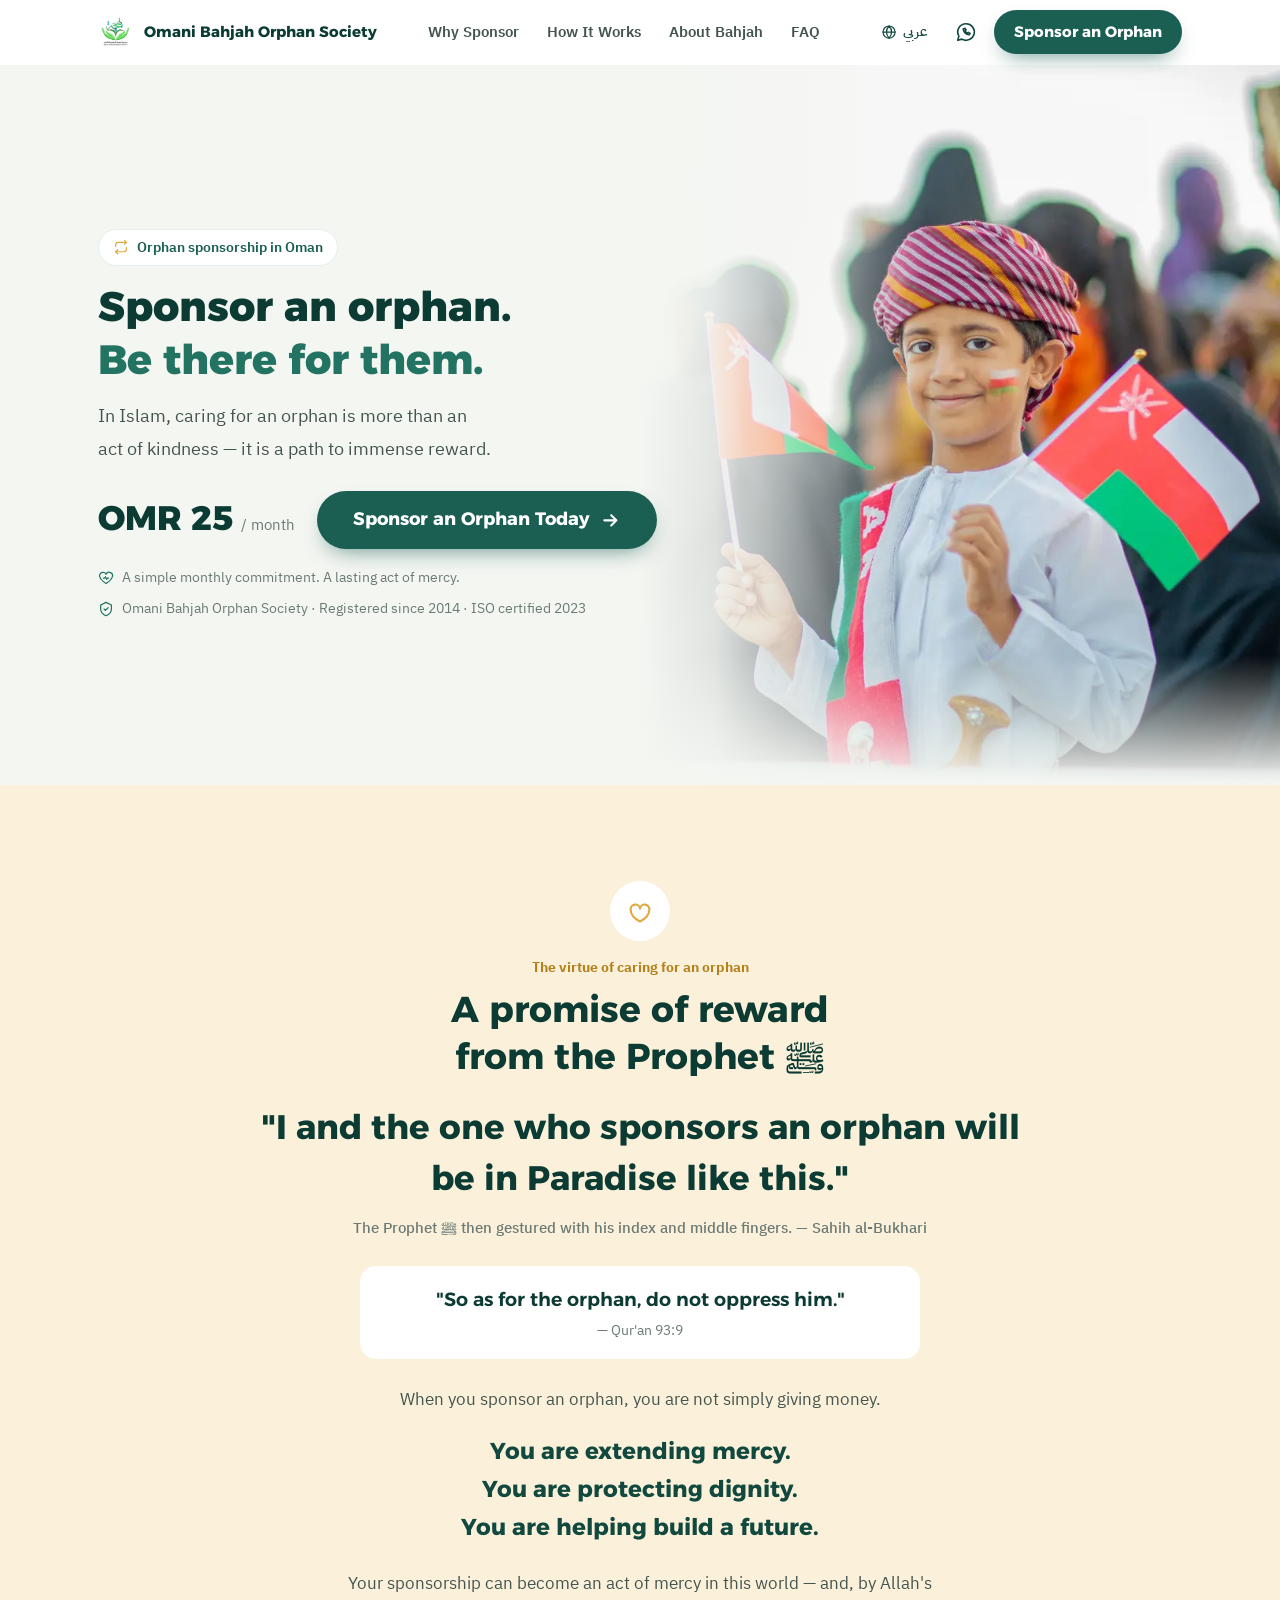
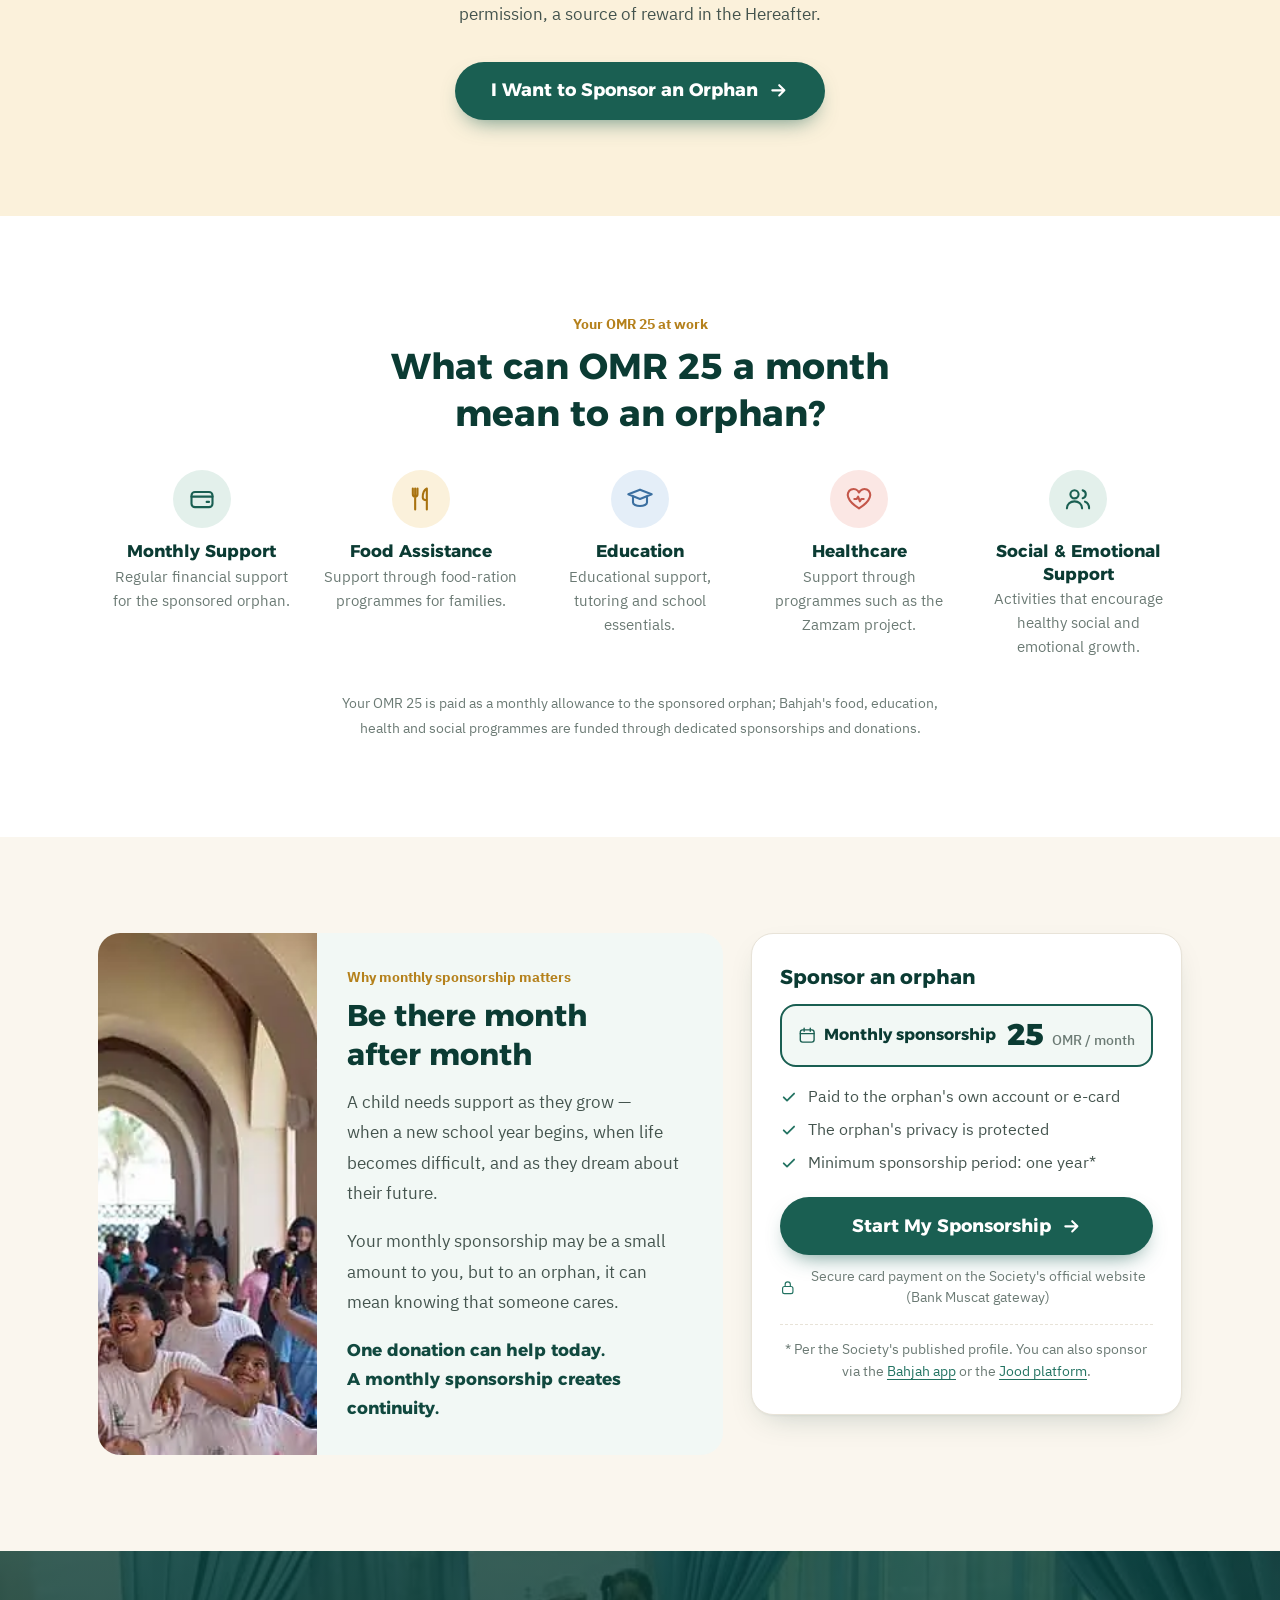
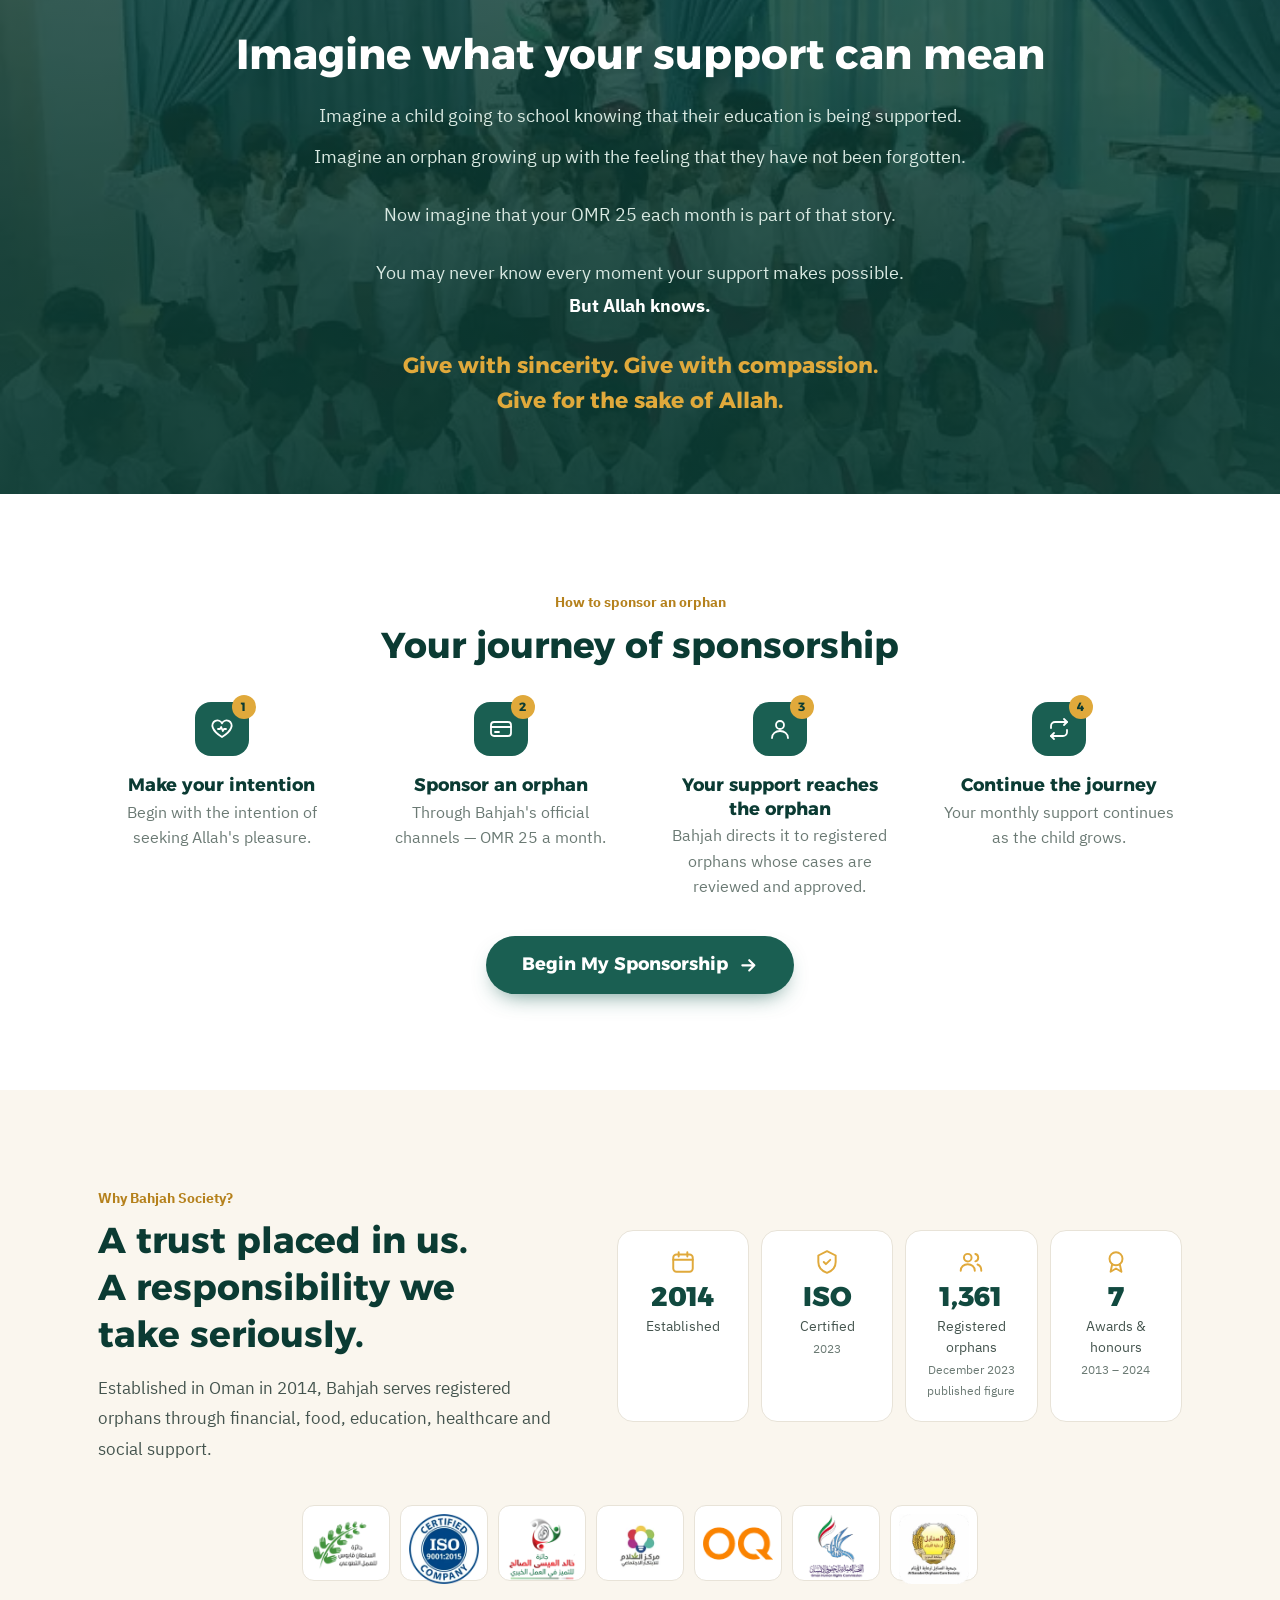
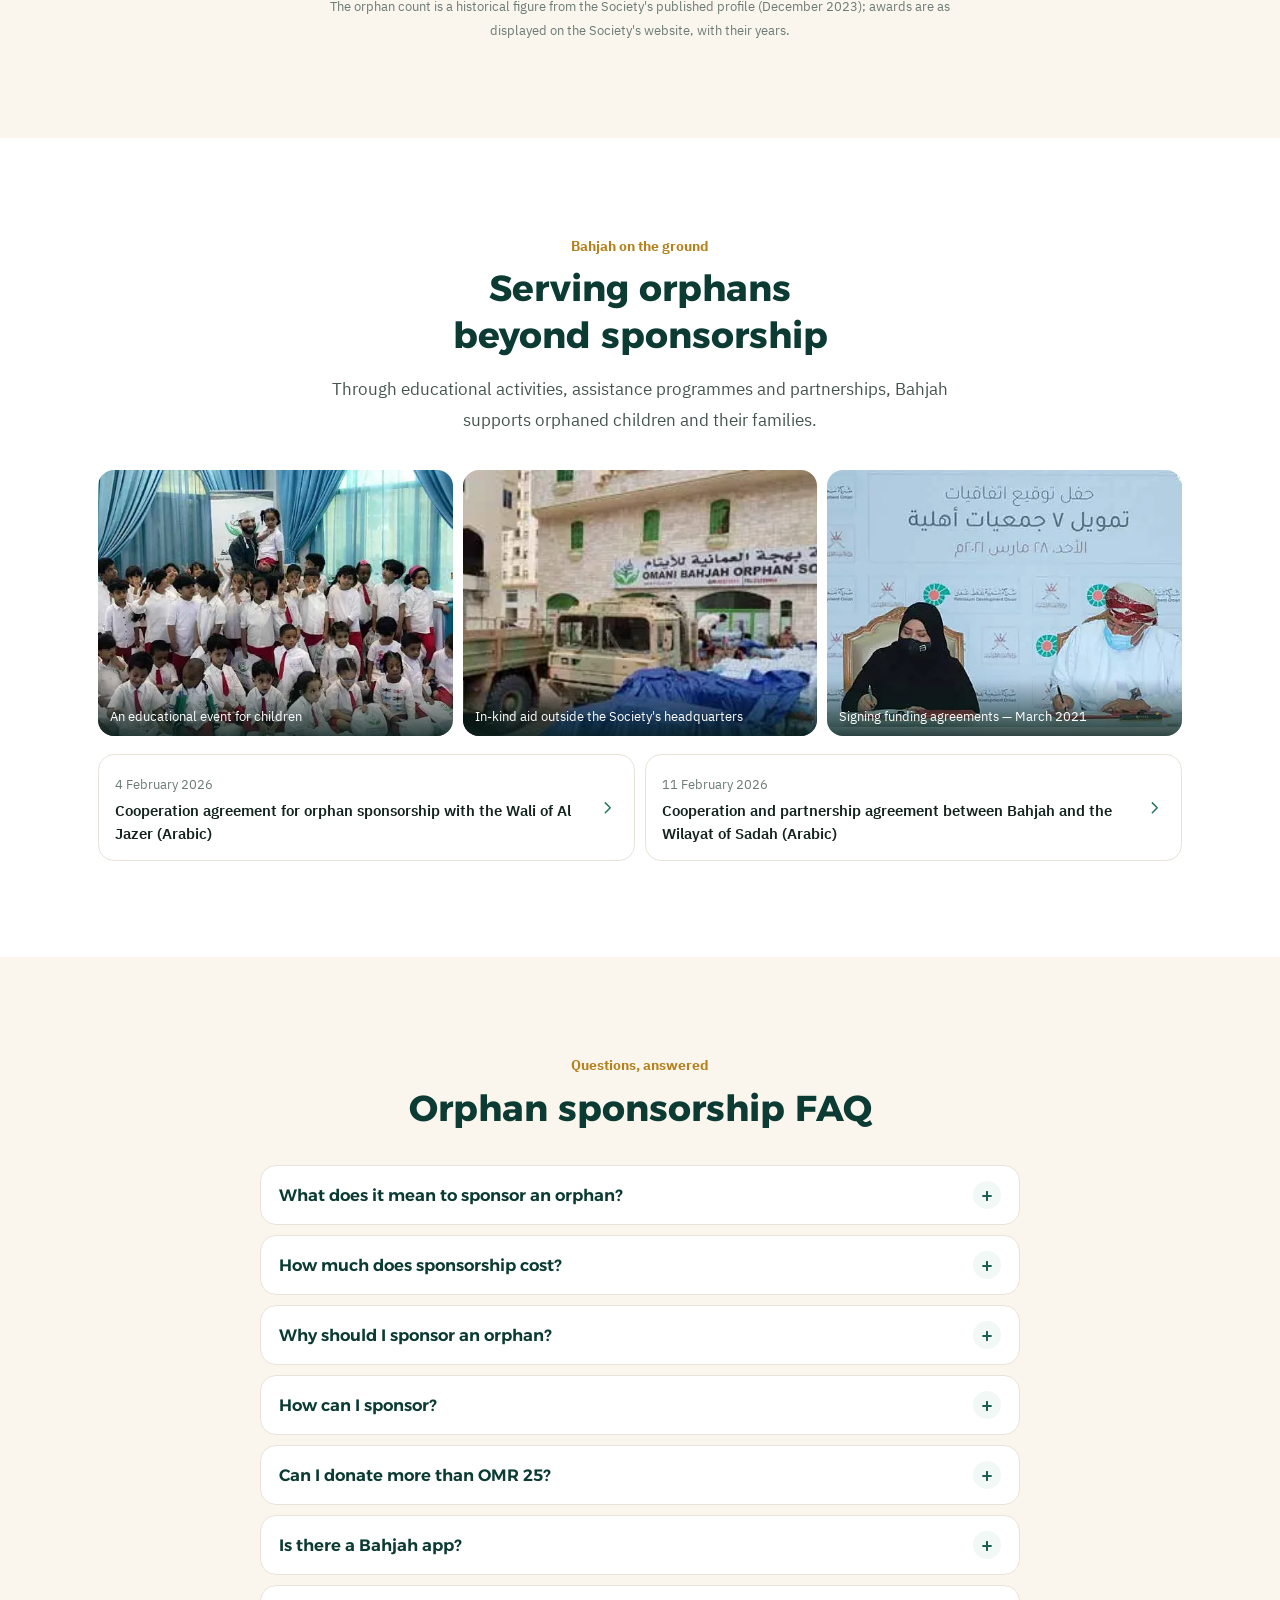
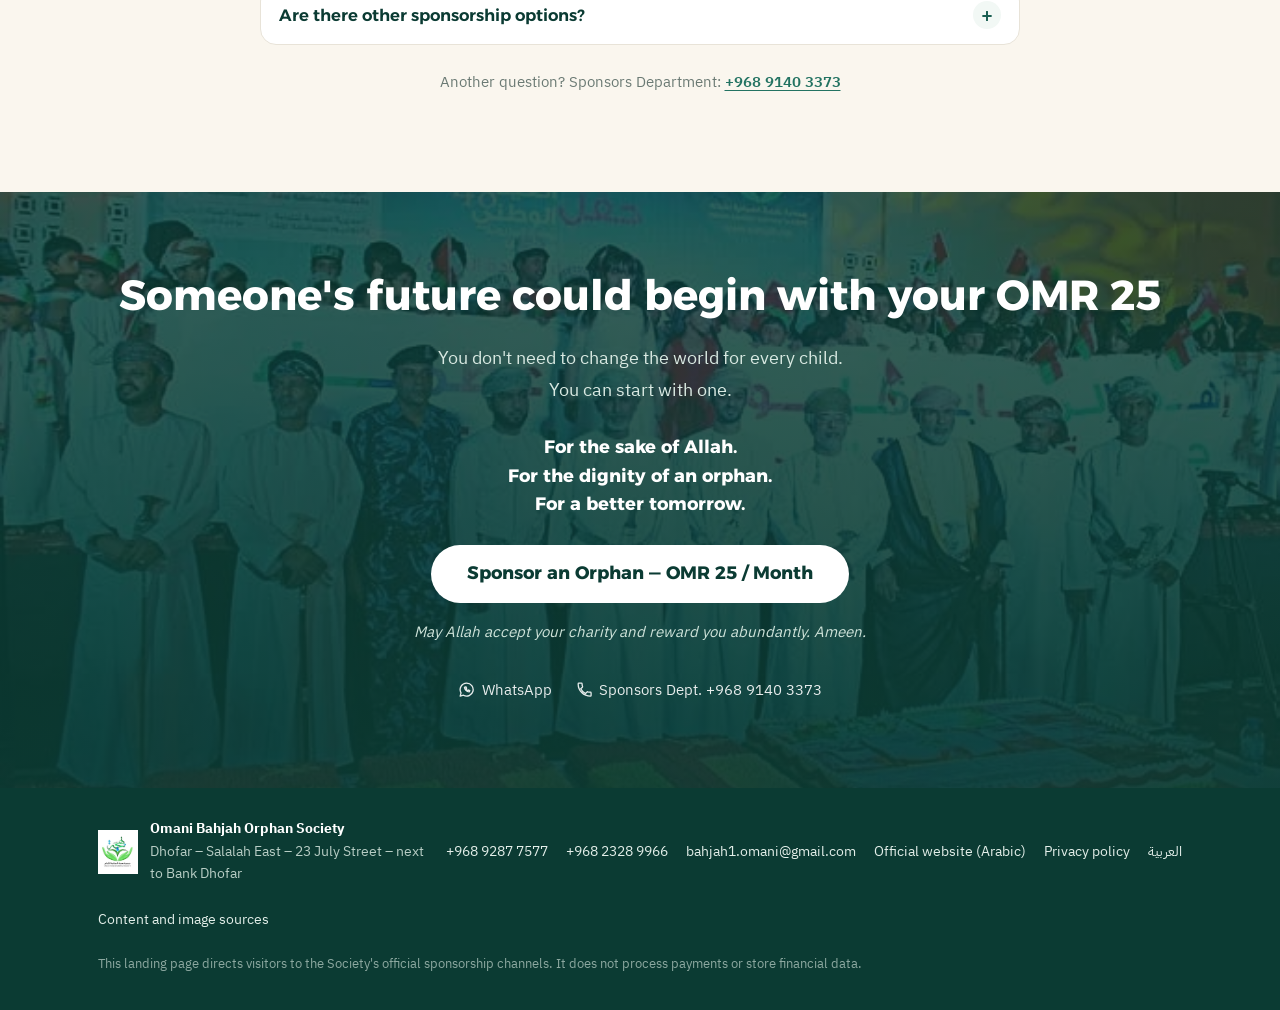
==== commit 54f41e3c: "Mobile/tablet alignment and density pass - Impact items: compact icon + text rows on phones (1 col) " ====
--- a/en/index.html
+++ b/en/index.html
@@ -35,7 +35,7 @@
 <link rel="preconnect" href="https://fonts.gstatic.com" crossorigin>
 <link rel="stylesheet" href="https://fonts.googleapis.com/css2?family=Alexandria:wght@600;700;800&family=IBM+Plex+Sans+Arabic:wght@400;500;600;700&display=swap">
 <link rel="preload" as="image" type="image/webp" href="../assets/img/hero-cover-1280.webp" imagesrcset="../assets/img/hero-cover-800.webp 800w, ../assets/img/hero-cover-1280.webp 1280w, ../assets/img/hero-cover-2000.webp 2000w" imagesizes="(min-width: 960px) 65vw, 100vw">
-<link rel="stylesheet" href="../assets/css/styles.css?v=20261008c">
+<link rel="stylesheet" href="../assets/css/styles.css?v=20261009c">
 <script>document.documentElement.classList.add('js');</script>
 
 <script type="application/ld+json">
@@ -208,7 +208,6 @@
     <span class="hadith-mark" aria-hidden="true"><svg><use href="#i-hands"/></svg></span>
     <span class="kicker">The virtue of caring for an orphan</span>
     <h2 id="hadith-title">A promise of reward from the Prophet <span class="saw">ﷺ</span></h2>
-    <p class="prose">The Prophet Muhammad <span class="saw">ﷺ</span> gave special encouragement to those who care for orphans:</p>
     <blockquote class="hadith-quote">"I and the one who sponsors an orphan will be in Paradise like this."<cite>The Prophet <span class="saw">ﷺ</span> then gestured with his index and middle fingers. — Sahih al-Bukhari</cite></blockquote>
     <blockquote class="verse">"So as for the orphan, do not oppress him."<cite>— Qur'an 93:9</cite></blockquote>
     <p class="prose">When you sponsor an orphan, you are not simply giving money.</p>
@@ -244,7 +243,7 @@
       <div class="need-body">
         <span class="kicker">Why monthly sponsorship matters</span>
         <h2 id="need-title">Be there month after month</h2>
-        <p>A child doesn't need support only once. They need it as they grow — when a new school year begins, when life becomes difficult, and as they dream about their future.</p>
+        <p>A child needs support as they grow — when a new school year begins, when life becomes difficult, and as they dream about their future.</p>
         <p>Your monthly sponsorship may be a small amount to you, but to an orphan, it can mean knowing that someone cares.</p>
         <p class="need-close">One donation can help today.<br>A monthly sponsorship creates continuity.</p>
       </div>
@@ -273,7 +272,7 @@
   <div class="final-bg" aria-hidden="true"><img src="../assets/img/program-education.webp" alt="" width="689" height="382" loading="lazy"></div>
   <div class="wrap final-inner reveal">
     <h2 id="imagine-title">Imagine what your support can mean</h2>
-    <p>Imagine a child going to school knowing that their education is being supported.<br>Imagine an orphan growing up with the feeling that they have not been forgotten.</p>
+    <p class="img-lines"><span>Imagine a child going to school knowing that their education is being supported.</span><span>Imagine an orphan growing up with the feeling that they have not been forgotten.</span></p>
     <p>Now imagine that your OMR 25 each month is part of that story.</p>
     <p>You may never know every moment your support makes possible.<br><b>But Allah knows.</b></p>
     <p class="imagine-close">Give with sincerity. Give with compassion.<br>Give for the sake of Allah.</p>
@@ -304,7 +303,7 @@
       <div class="section-head reveal">
         <span class="kicker">Why Bahjah Society?</span>
         <h2 id="trust-title">A trust placed in us.<br>A responsibility we <span class="nowrap">take seriously.</span></h2>
-        <p>Established in Oman in 2014 and dedicated to orphan care, Bahjah continues to serve registered orphans through programmes covering financial support, food, education, healthcare and social support.</p>
+        <p>Established in Oman in 2014, Bahjah serves registered orphans through financial, food, education, healthcare and social support.</p>
       </div>
       <ul class="facts reveal">
         <li class="fact"><svg class="fact-ico"><use href="#i-calendar"/></svg><b>2014</b><span>Established</span></li>
--- a/assets/css/styles.css
+++ b/assets/css/styles.css
@@ -237,6 +237,8 @@
 /* ---------- Monthly + Imagine + Final micro-copy (EN) ---------- */
 .need-close { font: 700 17px/1.7 var(--f-display); color: var(--teal-800) !important; margin-bottom: 0; }
 .imagine p { max-width: 680px; margin-inline: auto; }
+.img-lines span { display: block; text-wrap: balance; }
+.img-lines span + span { margin-top: .45em; }
 .imagine p b { color: #fff; }
 .imagine .imagine-close { margin-bottom: 0; font: 700 clamp(18px, 4.4vw, 22px)/1.6 var(--f-display); color: var(--gold-500); }
 .final-for { font: 700 clamp(18px, 4.4vw, 22px)/1.6 var(--f-display); color: #fff !important; }
@@ -294,11 +296,28 @@
   * { transition: none !important; }
 }
 
+/* ---------- < 960px: compact impact rows (phones 1 col, tablets 2 cols) ---------- */
+@media (max-width: 959px) {
+  .covers { grid-template-columns: 1fr; gap: 14px; max-width: 420px; margin-inline: auto; }
+  .cover, .cover:last-child { grid-column: auto; display: grid; grid-template-columns: 52px 1fr; column-gap: 14px; align-items: center; text-align: start; padding: 0; }
+  .cover-ico { width: 52px; height: 52px; margin: 0; grid-row: span 2; align-self: center; }
+  .cover-ico svg { width: 24px; height: 24px; }
+  .cover h3 { margin: 0; align-self: end; }
+  .cover p { align-self: start; }
+  .covers-note { margin-top: 24px; }
+}
+@media (min-width: 640px) and (max-width: 959px) {
+  .covers { grid-template-columns: 1fr 1fr; gap: 18px 28px; max-width: 760px; }
+}
+@media (max-width: 639px) {
+  .fact { padding: 14px 10px; }
+  .fact b { font-size: 24px; }
+}
+
 /* ---------- ≥ 640px ---------- */
 @media (min-width: 640px) {
   :root { --gutter: 28px; }
   .brand-name { display: inline; }
-  .covers { grid-template-columns: repeat(5, 1fr); }
   .cover:last-child { grid-column: auto; }
   .facts { grid-template-columns: repeat(4, 1fr); }
   .gallery { grid-template-columns: repeat(3, 1fr); }
@@ -316,6 +335,7 @@
   .sticky-cta { display: none; }
   .header-cta { display: inline-flex; }
   .header-nav { display: flex; margin-inline: auto; }
+  .covers { grid-template-columns: repeat(5, 1fr); }
   .section { padding: 96px 0; }
   .hero { --hero-bg: #f4f6f2; background: var(--hero-bg); min-height: clamp(560px, 80vh, 720px); display: flex; align-items: center; }
   .hero-grid { grid-template-columns: minmax(0, 560px); padding-block: 72px; }
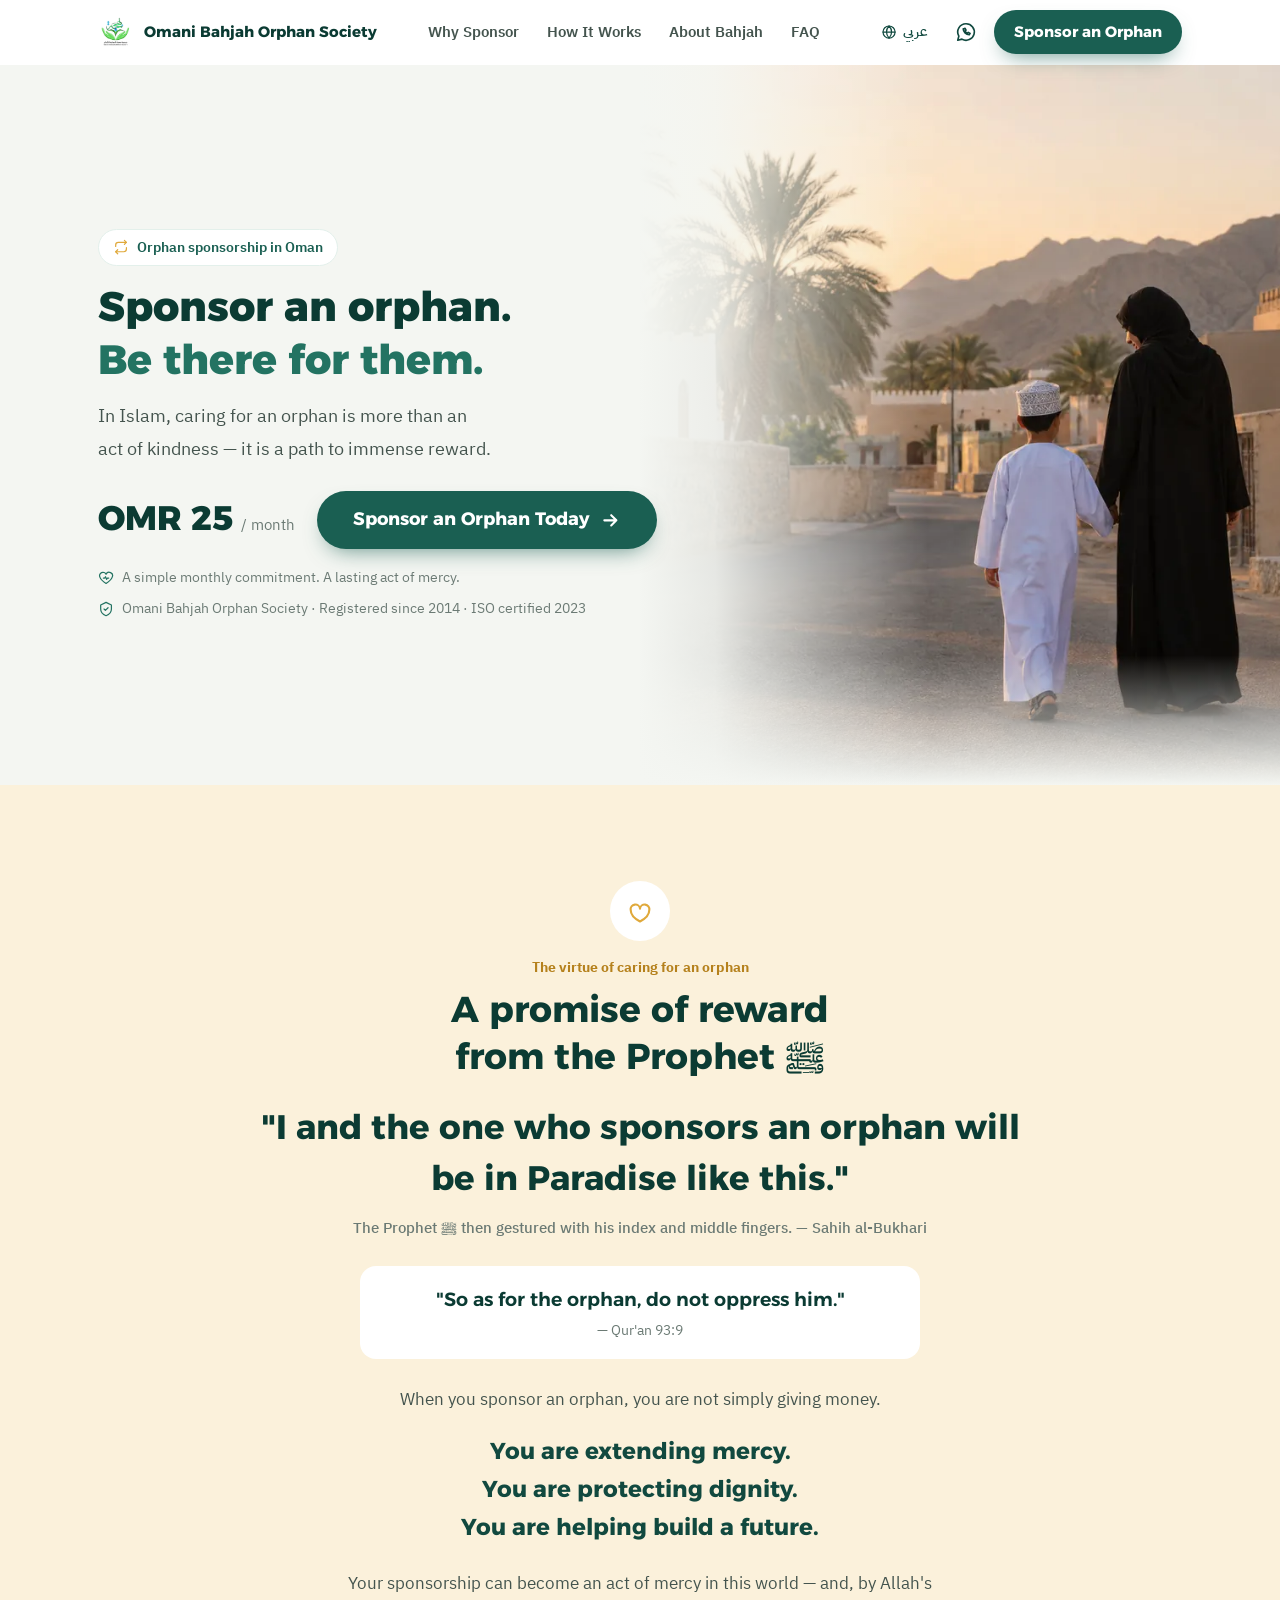
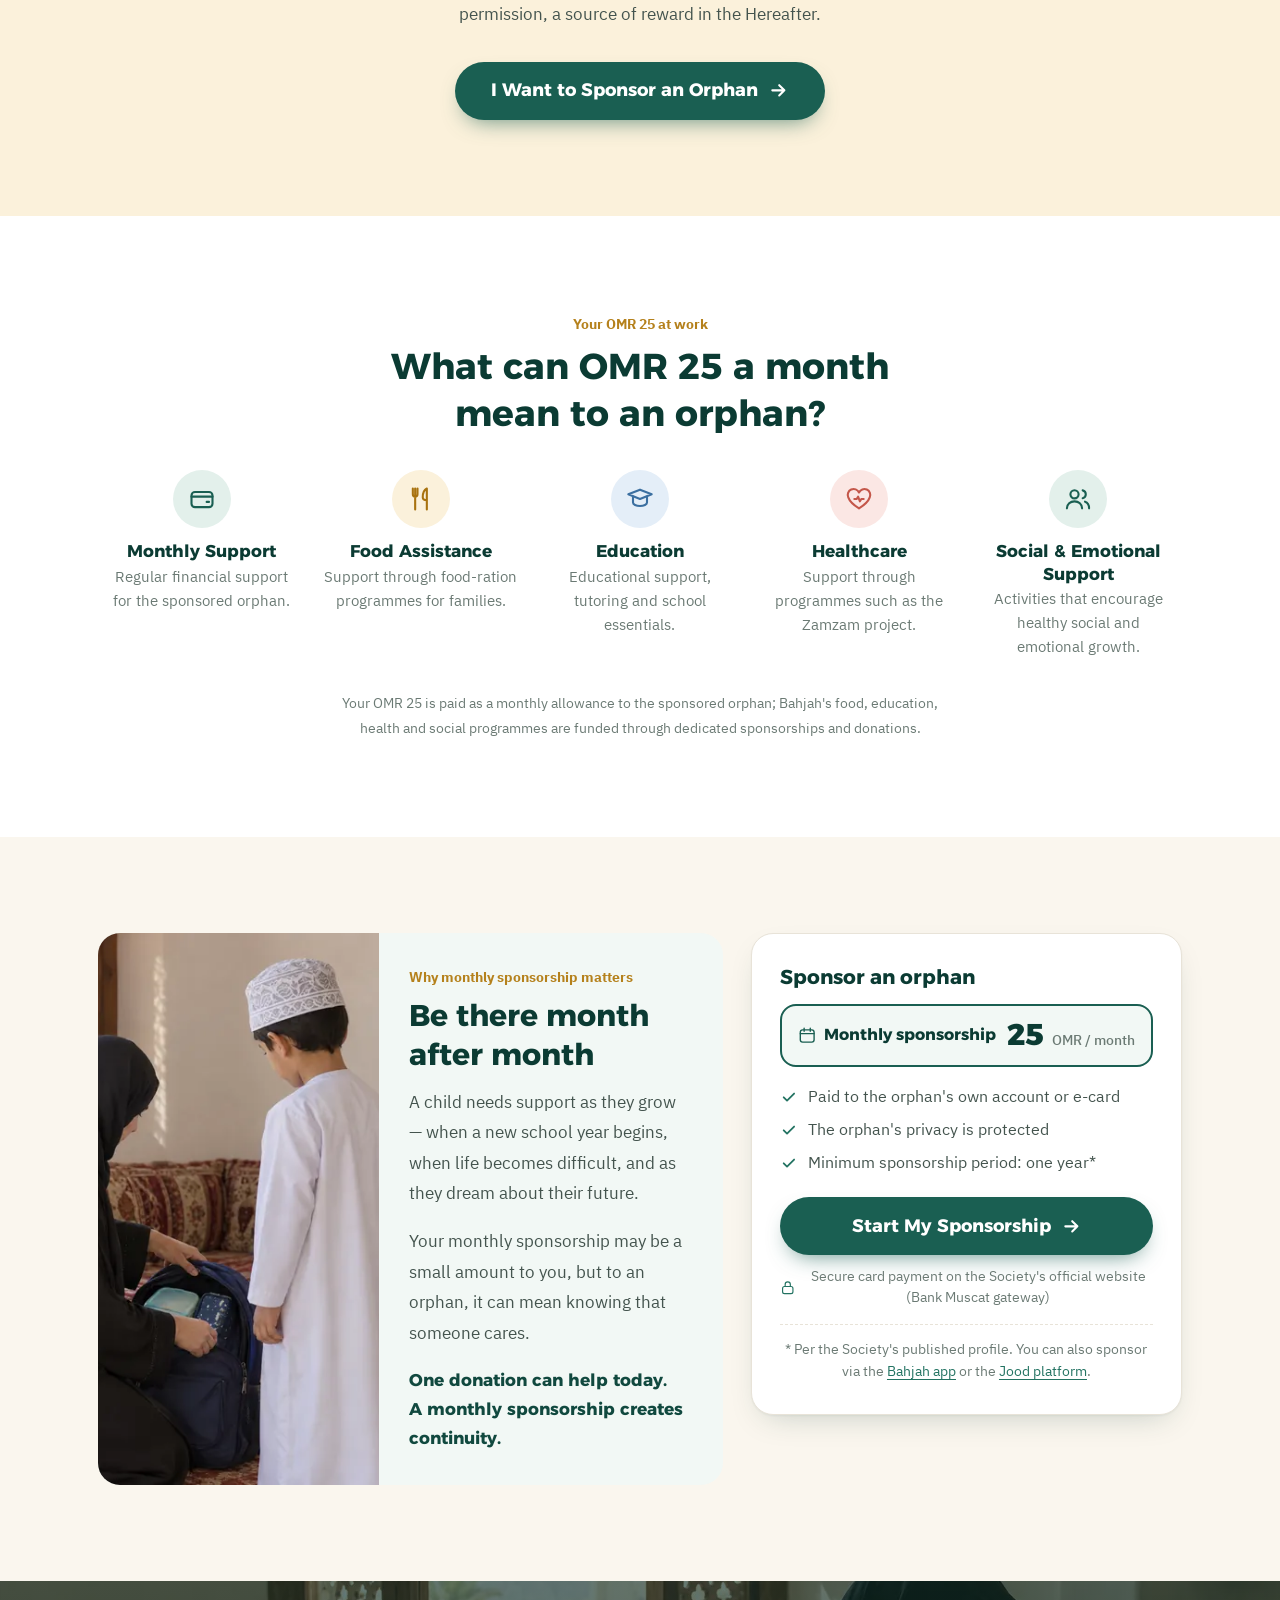
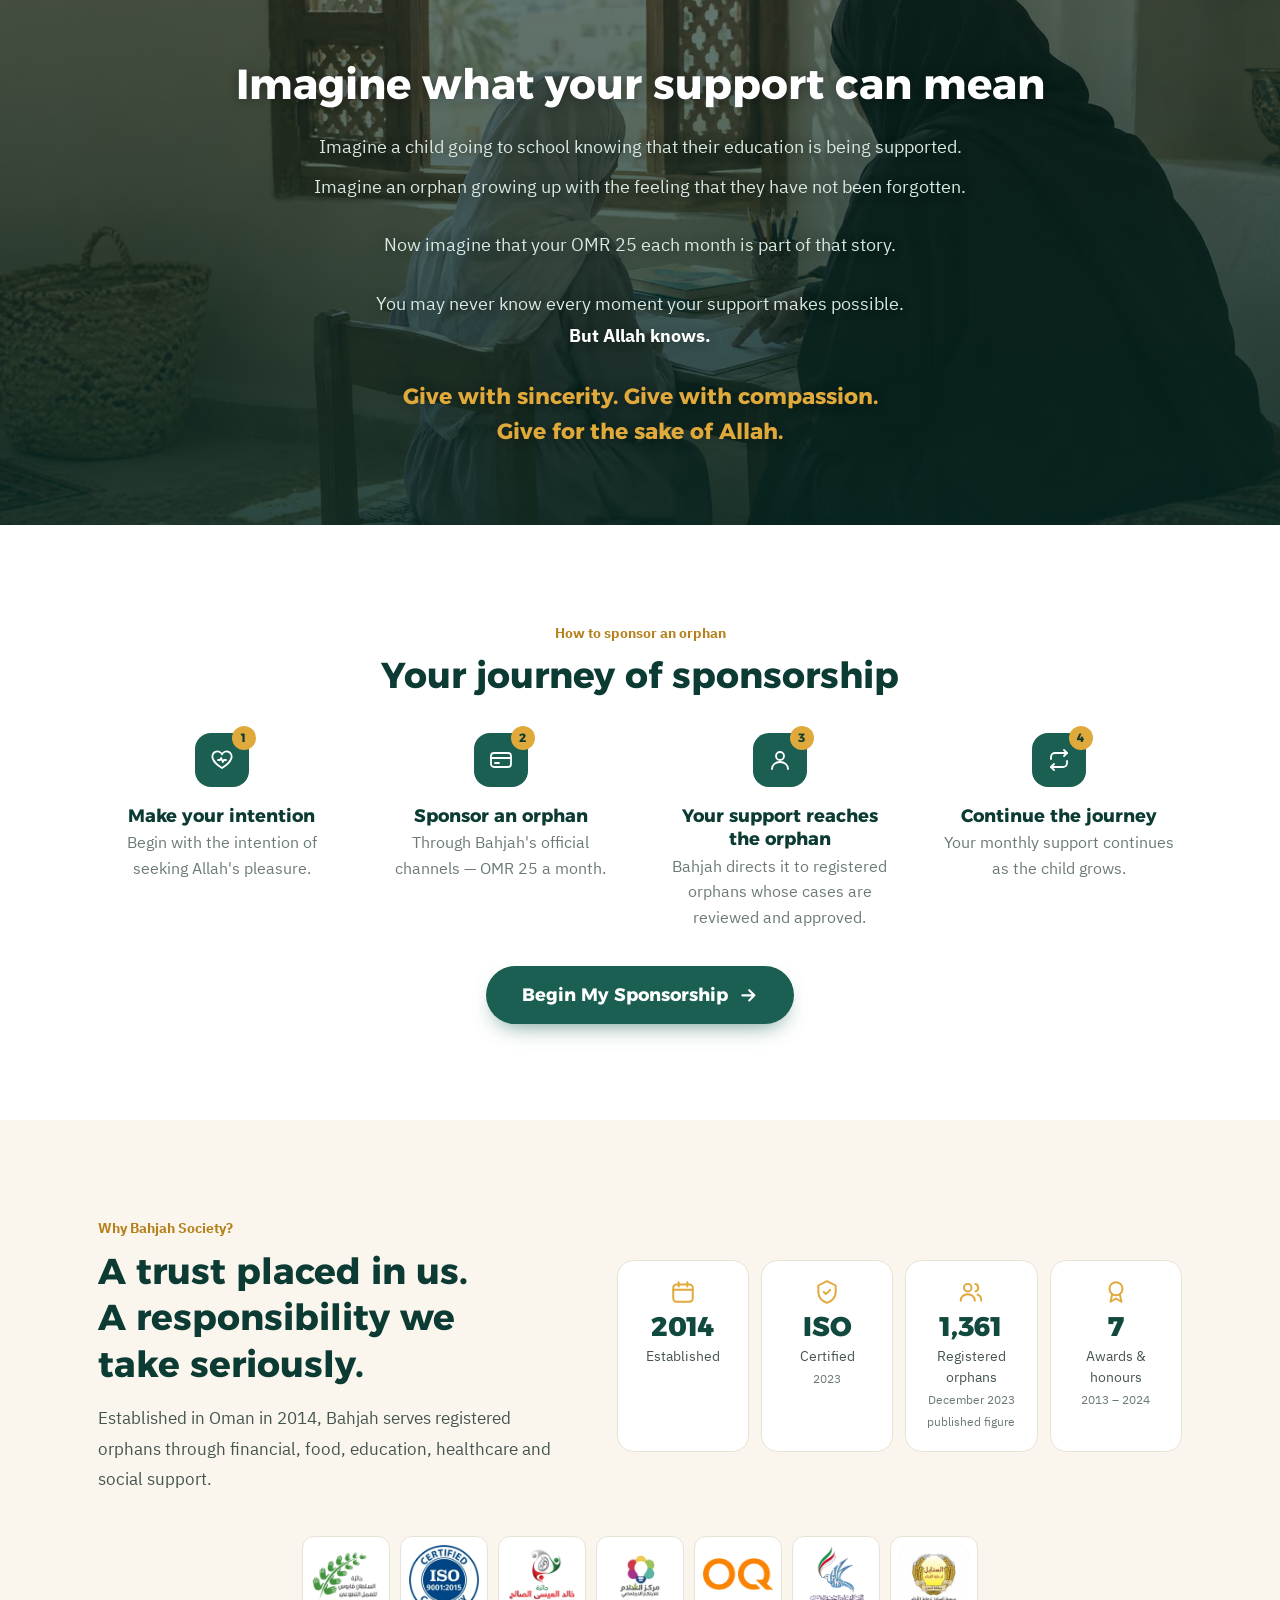
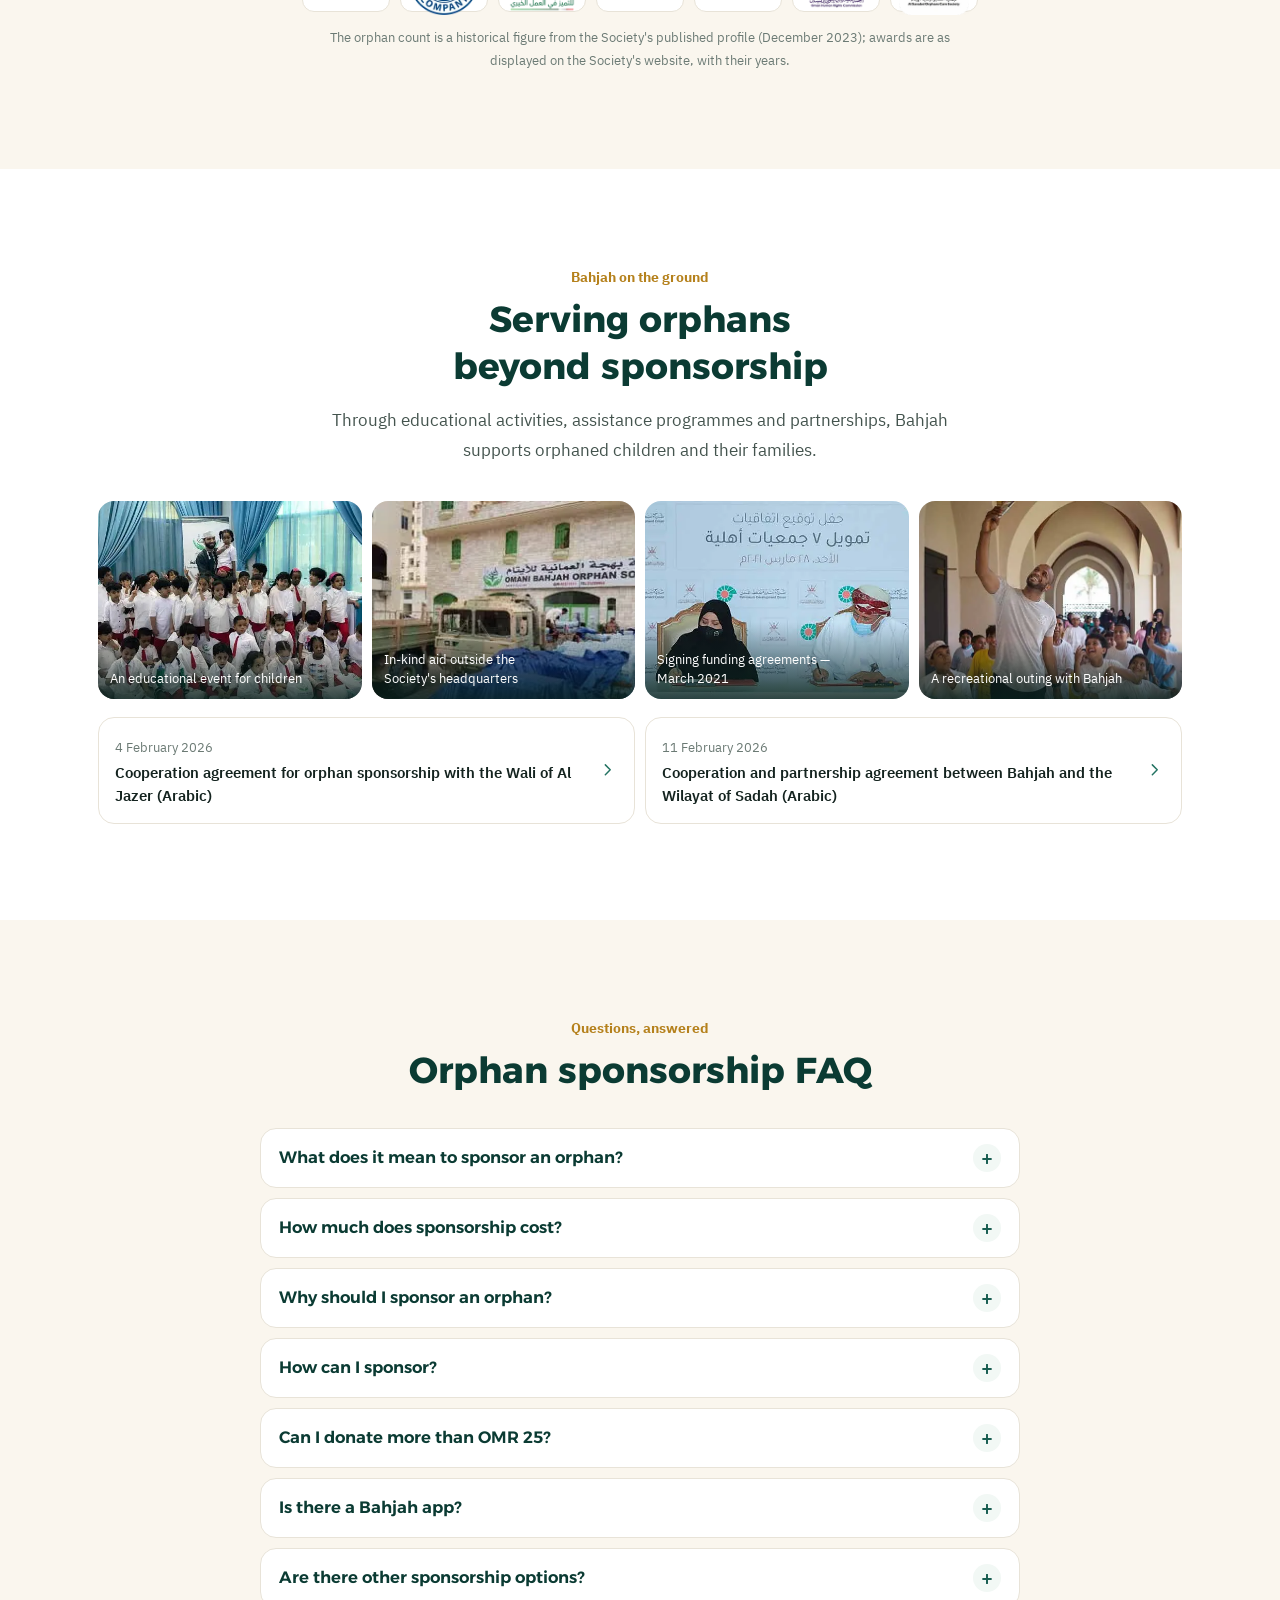
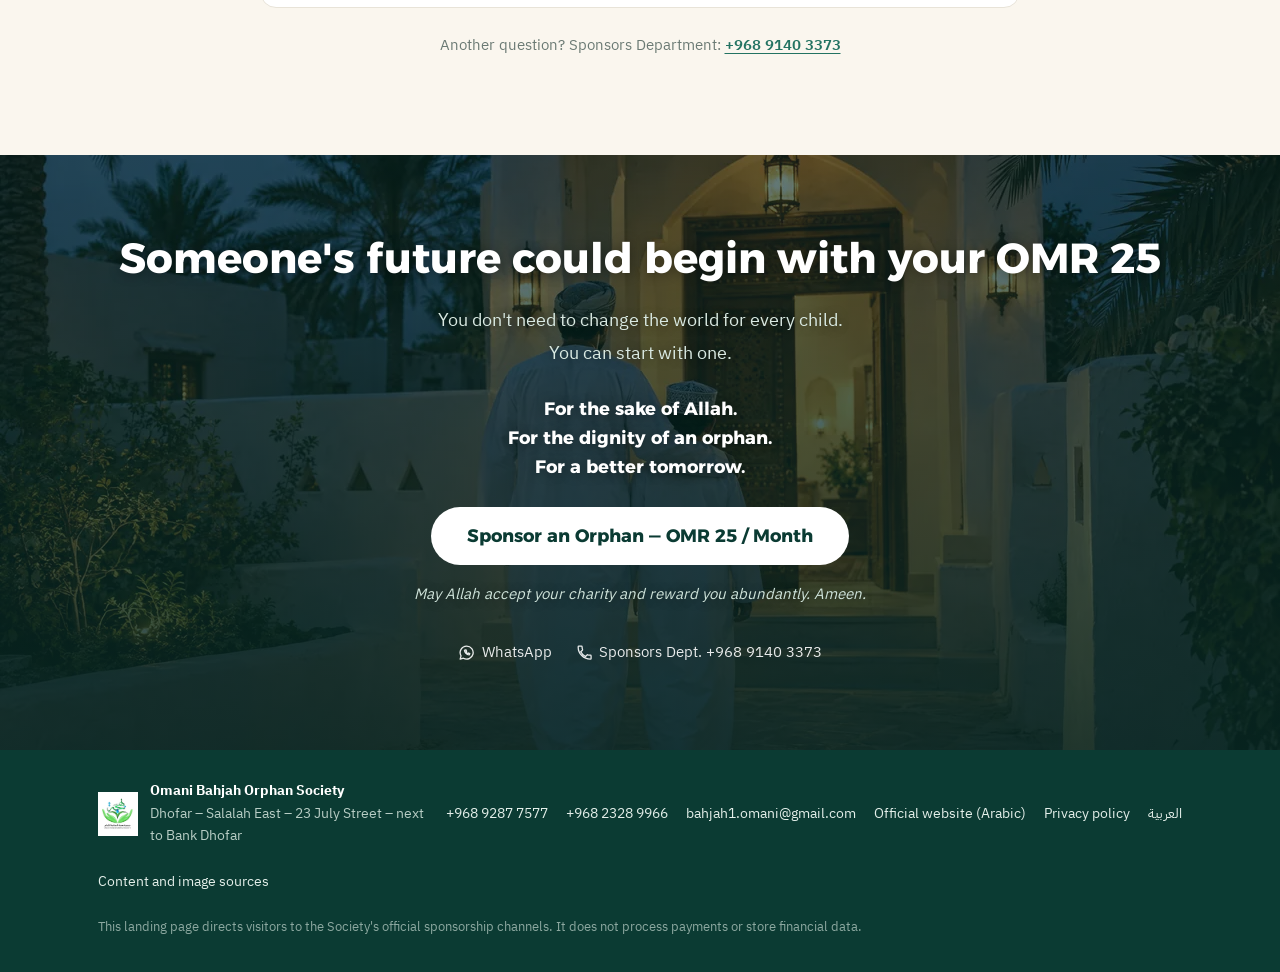
==== commit 565eeea0: "Replace stock/decorative images with Higgsfield AI campaign images Generated (GPT Image 2.5 via Higg" ====
--- a/en/index.html
+++ b/en/index.html
@@ -21,7 +21,7 @@
 <meta property="og:image:type" content="image/jpeg">
 <meta property="og:image:width" content="1200">
 <meta property="og:image:height" content="630">
-<meta property="og:image:alt" content="A smiling Omani boy in a dishdasha holding Omani flags">
+<meta property="og:image:alt" content="An Omani boy in a dishdasha and kumma walking hand in hand with his guardian through an Omani neighbourhood at sunset">
 <meta property="og:url" content="https://lightsteelblue-raven-902597.hostingersite.com/en/">
 <meta name="twitter:card" content="summary_large_image">
 <meta name="twitter:image" content="https://lightsteelblue-raven-902597.hostingersite.com/assets/img/og-share.jpg">
@@ -34,8 +34,8 @@
 <link rel="preconnect" href="https://fonts.googleapis.com">
 <link rel="preconnect" href="https://fonts.gstatic.com" crossorigin>
 <link rel="stylesheet" href="https://fonts.googleapis.com/css2?family=Alexandria:wght@600;700;800&family=IBM+Plex+Sans+Arabic:wght@400;500;600;700&display=swap">
-<link rel="preload" as="image" type="image/webp" href="../assets/img/hero-cover-1280.webp" imagesrcset="../assets/img/hero-cover-800.webp 800w, ../assets/img/hero-cover-1280.webp 1280w, ../assets/img/hero-cover-2000.webp 2000w" imagesizes="(min-width: 960px) 65vw, 100vw">
-<link rel="stylesheet" href="../assets/css/styles.css?v=20261009c">
+<link rel="preload" as="image" type="image/webp" href="../assets/img/bahjah-orphan-hero-1280.webp" imagesrcset="../assets/img/bahjah-orphan-hero-800.webp 800w, ../assets/img/bahjah-orphan-hero-1280.webp 1280w, ../assets/img/bahjah-orphan-hero-2000.webp 2000w" imagesizes="(min-width: 960px) 65vw, 100vw">
+<link rel="stylesheet" href="../assets/css/styles.css?v=20261010">
 <script>document.documentElement.classList.add('js');</script>
 
 <script type="application/ld+json">
@@ -182,11 +182,11 @@
 <section class="hero" id="hero" aria-labelledby="hero-title">
   <div class="wrap hero-grid">
     <figure class="hero-media">
-      <img src="../assets/img/hero-cover-1280.webp"
-           srcset="../assets/img/hero-cover-800.webp 800w, ../assets/img/hero-cover-1280.webp 1280w, ../assets/img/hero-cover-2000.webp 2000w"
-           sizes="(min-width: 960px) 65vw, 100vw" width="1280" height="914" fetchpriority="high"
-           alt="A smiling Omani boy in a dishdasha holding Omani flags"
-           data-credit="Photo: Rubel Vai / Pexels — https://www.pexels.com/photo/12806845/">
+      <img src="../assets/img/bahjah-orphan-hero-1280.webp"
+           srcset="../assets/img/bahjah-orphan-hero-800.webp 800w, ../assets/img/bahjah-orphan-hero-1280.webp 1280w, ../assets/img/bahjah-orphan-hero-2000.webp 2000w"
+           sizes="(min-width: 960px) 65vw, 100vw" width="1280" height="850" fetchpriority="high"
+           alt="An Omani boy in a dishdasha and kumma walking hand in hand with his guardian through an Omani neighbourhood at sunset"
+           data-credit="Illustrative image generated with Higgsfield AI for this campaign — not a Bahjah beneficiary">
     </figure>
     <div class="hero-copy">
       <span class="eyebrow"><svg><use href="#i-repeat"/></svg> Orphan sponsorship in Oman</span>
@@ -239,7 +239,7 @@
 <section class="section section-sand" id="sponsor" aria-labelledby="need-title">
   <div class="wrap need-grid">
     <article class="need-story reveal">
-      <img src="../assets/img/photo-outing.webp" alt="Children on a recreational outing organised by the Bahjah Society" width="691" height="399" loading="lazy">
+      <img src="../assets/img/bahjah-orphan-monthly-support-1200.webp" srcset="../assets/img/bahjah-orphan-monthly-support-800.webp 800w, ../assets/img/bahjah-orphan-monthly-support-1200.webp 1200w" sizes="(min-width: 960px) 30vw, 100vw" alt="A guardian packing a school bag for an Omani boy at home in the morning" width="1200" height="896" loading="lazy" data-credit="Illustrative image generated with Higgsfield AI for this campaign — not a Bahjah beneficiary">
       <div class="need-body">
         <span class="kicker">Why monthly sponsorship matters</span>
         <h2 id="need-title">Be there month after month</h2>
@@ -269,7 +269,7 @@
 
 <!-- ============ 5. IMAGINE ============ -->
 <section class="final imagine" id="imagine" aria-labelledby="imagine-title">
-  <div class="final-bg" aria-hidden="true"><img src="../assets/img/program-education.webp" alt="" width="689" height="382" loading="lazy"></div>
+  <div class="final-bg" aria-hidden="true"><img src="../assets/img/bahjah-orphan-education-1280.webp" srcset="../assets/img/bahjah-orphan-education-800.webp 800w, ../assets/img/bahjah-orphan-education-1280.webp 1280w, ../assets/img/bahjah-orphan-education-2000.webp 2000w" sizes="100vw" alt="" width="1280" height="724" loading="lazy"></div>
   <div class="wrap final-inner reveal">
     <h2 id="imagine-title">Imagine what your support can mean</h2>
     <p class="img-lines"><span>Imagine a child going to school knowing that their education is being supported.</span><span>Imagine an orphan growing up with the feeling that they have not been forgotten.</span></p>
@@ -337,6 +337,7 @@
       <li><figure><img src="../assets/img/program-education.webp" alt="School students at a Bahjah Society event" width="689" height="382" loading="lazy"><figcaption>An educational event for children</figcaption></figure></li>
       <li><figure><img src="../assets/img/program-aid-supplies.webp" alt="In-kind aid outside the Omani Bahjah Orphan Society building" width="346" height="201" loading="lazy"><figcaption>In-kind aid outside the Society's headquarters</figcaption></figure></li>
       <li><figure><img src="../assets/img/photo-signing.webp" alt="Signing of funding agreements for civil associations" width="691" height="384" loading="lazy"><figcaption>Signing funding agreements — March 2021</figcaption></figure></li>
+      <li><figure><img src="../assets/img/photo-outing.webp" alt="Children on a recreational outing organised by the Bahjah Society" width="691" height="399" loading="lazy"><figcaption>A recreational outing with Bahjah</figcaption></figure></li>
     </ul>
     <ul class="news-links reveal">
       <li><a href="https://bahjah.org.om/wp/%d8%aa%d9%88%d9%82%d9%8a%d8%b9-%d8%a7%d8%aa%d9%81%d8%a7%d9%82%d9%8a%d8%a9-%d8%aa%d8%b9%d8%a7%d9%88%d9%86-%d9%84%d9%83%d9%81%d8%a7%d9%84%d8%a9-%d8%a7%d9%84%d8%a3%d9%8a%d8%aa%d8%a7%d9%85-%d8%a8%d9%8a/" target="_blank" rel="noopener" data-track="news" data-cta-id="news_jazer"><span><time datetime="2026-02-04">4 February 2026</time><b>Cooperation agreement for orphan sponsorship with the Wali of Al Jazer (Arabic)</b></span><svg class="flip"><use href="#i-chev"/></svg></a></li>
@@ -394,7 +395,7 @@
 
 <!-- ============ 10. FINAL CTA ============ -->
 <section class="final" id="final" aria-labelledby="final-title">
-  <div class="final-bg" aria-hidden="true"><img src="../assets/img/photo-event.webp" alt="" width="689" height="331" loading="lazy"></div>
+  <div class="final-bg" aria-hidden="true"><img src="../assets/img/bahjah-orphan-final-cta-1280.webp" srcset="../assets/img/bahjah-orphan-final-cta-800.webp 800w, ../assets/img/bahjah-orphan-final-cta-1280.webp 1280w, ../assets/img/bahjah-orphan-final-cta-2000.webp 2000w" sizes="100vw" alt="" width="1280" height="724" loading="lazy"></div>
   <div class="wrap final-inner reveal">
     <h2 id="final-title">Someone's future could begin with your OMR 25</h2>
     <p>You don't need to change the world for every child.<br>You can start with one.</p>
@@ -432,7 +433,7 @@
         <li>bahjah.org.om/wp/product/برنامج-كفالة-يتيم/ — sponsorship amount</li>
         <li>bahjah.org.om/wp/الاسئلة-الشائعة/ — payment methods (Bank Muscat SmartPay)</li>
         <li>bahjah.org.om/wp/المركز-الاعلامي/ — news</li>
-        <li>Cover photo: Rubel Vai via Pexels (pexels.com/photo/12806845) — illustrative</li>
+        <li>Hero, monthly-sponsorship, "Imagine" and closing images: illustrative, AI-generated with Higgsfield for this campaign — not real Bahjah beneficiaries</li>
         <li>jood.om — "Sponsoring an orphan – Omani Bahjah Orphan Society"</li>
         <li>Society profile (CV-Print-Proof.pdf) — programmes, sponsorship options, 2023 statistics, activity photos</li>
       </ul>
--- a/assets/css/styles.css
+++ b/assets/css/styles.css
@@ -94,7 +94,7 @@
 .hero { position: relative; background: linear-gradient(180deg, var(--teal-50), var(--paper)); overflow: hidden; }
 .hero-grid { display: grid; }
 .hero-media { position: relative; margin: 0 calc(var(--gutter) * -1); }
-.hero-media img { width: 100%; aspect-ratio: 4 / 3; object-fit: cover; object-position: 62% 30%; }
+.hero-media img { width: 100%; aspect-ratio: 4 / 3; object-fit: cover; object-position: 48% 55%; }
 .hero-media::after { content: ""; position: absolute; inset: auto 0 0 0; height: 45%; background: linear-gradient(0deg, var(--paper), transparent); }
 .hero-copy { position: relative; padding: 0 0 44px; margin-top: -40px; z-index: 1; }
 .eyebrow { display: inline-flex; align-items: center; gap: 8px; font-size: 14px; font-weight: 600; color: var(--teal-700); background: var(--paper); border: 1px solid var(--teal-100); padding: 5px 14px; border-radius: 999px; margin-bottom: 14px; }
@@ -140,7 +140,7 @@
 .need-grid { display: grid; gap: 20px; }
 .need-grid > * { min-width: 0; }
 .need-story { background: var(--teal-50); border-radius: var(--r-lg); overflow: hidden; display: grid; }
-.need-story img { width: 100%; aspect-ratio: 16 / 10; object-fit: cover; object-position: 78% 85%; }
+.need-story img { width: 100%; aspect-ratio: 16 / 10; object-fit: cover; object-position: 58% 45%; }
 .need-body { padding: 22px 22px 26px; }
 .need-body h2 { font-size: clamp(22px, 5.4vw, 30px); }
 .need-body p { color: var(--ink-2); }
@@ -188,10 +188,8 @@
 
 /* ---------- Gallery + news ---------- */
 .gallery { display: grid; grid-template-columns: repeat(2, 1fr); gap: 10px; }
-.gallery li:first-child { grid-column: 1 / -1; }
 .gallery figure { margin: 0; position: relative; border-radius: var(--r-md); overflow: hidden; height: 100%; }
 .gallery img { width: 100%; height: 100%; aspect-ratio: 4 / 3; object-fit: cover; }
-.gallery li:first-child img { aspect-ratio: 16 / 9; }
 .gallery figcaption { position: absolute; inset: auto 0 0 0; padding: 28px 12px 10px; background: linear-gradient(0deg, rgba(6,30,26,.82), transparent); color: #fff; font-size: 13px; line-height: 1.5; }
 .news-links { display: grid; gap: 10px; margin-top: 18px; }
 .news-links a { display: flex; align-items: center; justify-content: space-between; gap: 12px; padding: 14px 16px; border: 1px solid var(--line); border-radius: var(--r-md); text-decoration: none; color: var(--ink); background: var(--paper); height: 100%; }
@@ -250,7 +248,9 @@
 .final { position: relative; overflow: hidden; color: #fff; text-align: center; padding: 76px 0; }
 .final-bg { position: absolute; inset: 0; }
 .final-bg img { width: 100%; height: 100%; object-fit: cover; }
-.final-bg::after { content: ""; position: absolute; inset: 0; background: linear-gradient(180deg, rgba(11,59,51,.80), rgba(11,59,51,.93)); }
+#final .final-bg img { object-position: 46% 50%; }
+.final-bg::after { content: ""; position: absolute; inset: 0; background: linear-gradient(180deg, rgba(8,40,35,.62) 0%, rgba(8,40,35,.72) 50%, rgba(8,40,35,.86) 100%); }
+.final h2, .final p { text-shadow: 0 1px 12px rgba(0,0,0,.35); }
 .final-inner { position: relative; }
 .final h2 { color: #fff; font-size: clamp(27px, 7vw, 42px); }
 .final p { color: #d9e9e2; font-size: 18px; margin-bottom: 26px; }
@@ -320,9 +320,7 @@
   .brand-name { display: inline; }
   .cover:last-child { grid-column: auto; }
   .facts { grid-template-columns: repeat(4, 1fr); }
-  .gallery { grid-template-columns: repeat(3, 1fr); }
-  .gallery li:first-child { grid-column: auto; }
-  .gallery li:first-child img { aspect-ratio: 4 / 3; }
+  .gallery { grid-template-columns: repeat(2, 1fr); }
   .news-links { grid-template-columns: 1fr 1fr; }
   .hero-cta { flex-direction: row; flex-wrap: wrap; align-items: center; gap: 14px 22px; }
   .hero-cta .btn { width: auto; }
@@ -336,19 +334,21 @@
   .header-cta { display: inline-flex; }
   .header-nav { display: flex; margin-inline: auto; }
   .covers { grid-template-columns: repeat(5, 1fr); }
+  .gallery { grid-template-columns: repeat(4, 1fr); }
   .section { padding: 96px 0; }
   .hero { --hero-bg: #f4f6f2; background: var(--hero-bg); min-height: clamp(560px, 80vh, 720px); display: flex; align-items: center; }
   .hero-grid { grid-template-columns: minmax(0, 560px); padding-block: 72px; }
   .hero-media { position: absolute; inset-block: 0; inset-inline-end: 0; width: max(50%, calc(100% - 640px)); margin: 0; }
-  .hero-media img { width: 100%; height: 100%; aspect-ratio: auto; object-position: 78% 30%; }
+  .hero-media img { width: 100%; height: 100%; aspect-ratio: auto; object-position: 68% 50%; }
+  [dir="ltr"] .hero-media img { object-position: 4% 50%; }
   .hero-media::after { inset: 0 -2px; height: auto; background: linear-gradient(to left, var(--hero-bg) 0%, rgba(244,246,242,.9) 12%, rgba(244,246,242,0) 45%), linear-gradient(to top, var(--hero-bg) 0%, rgba(244,246,242,0) 18%); }
   [dir="ltr"] .hero-media::after { background: linear-gradient(to right, var(--hero-bg) 0%, rgba(244,246,242,.9) 12%, rgba(244,246,242,0) 45%), linear-gradient(to top, var(--hero-bg) 0%, rgba(244,246,242,0) 18%); }
   .hero-copy { margin: 0; padding: 0; }
   .hero h1 { font-size: min(42px, 3.2vw); text-wrap: wrap; }
   .hero h1 .accent { white-space: nowrap; }
   .need-grid { grid-template-columns: 1.45fr 1fr; gap: 28px; align-items: stretch; }
-  .need-story { grid-template-columns: .7fr 1.3fr; }
-  .need-story img { height: 100%; aspect-ratio: auto; }
+  .need-story { grid-template-columns: .9fr 1.1fr; }
+  .need-story img { height: 100%; aspect-ratio: auto; object-position: 66% 50%; }
   .need-body { padding: 32px 30px; align-self: center; }
   .sponsor-card { padding: 30px 28px; }
   .steps { grid-template-columns: repeat(auto-fit, minmax(190px, 1fr)); gap: 36px; max-width: 1080px; }
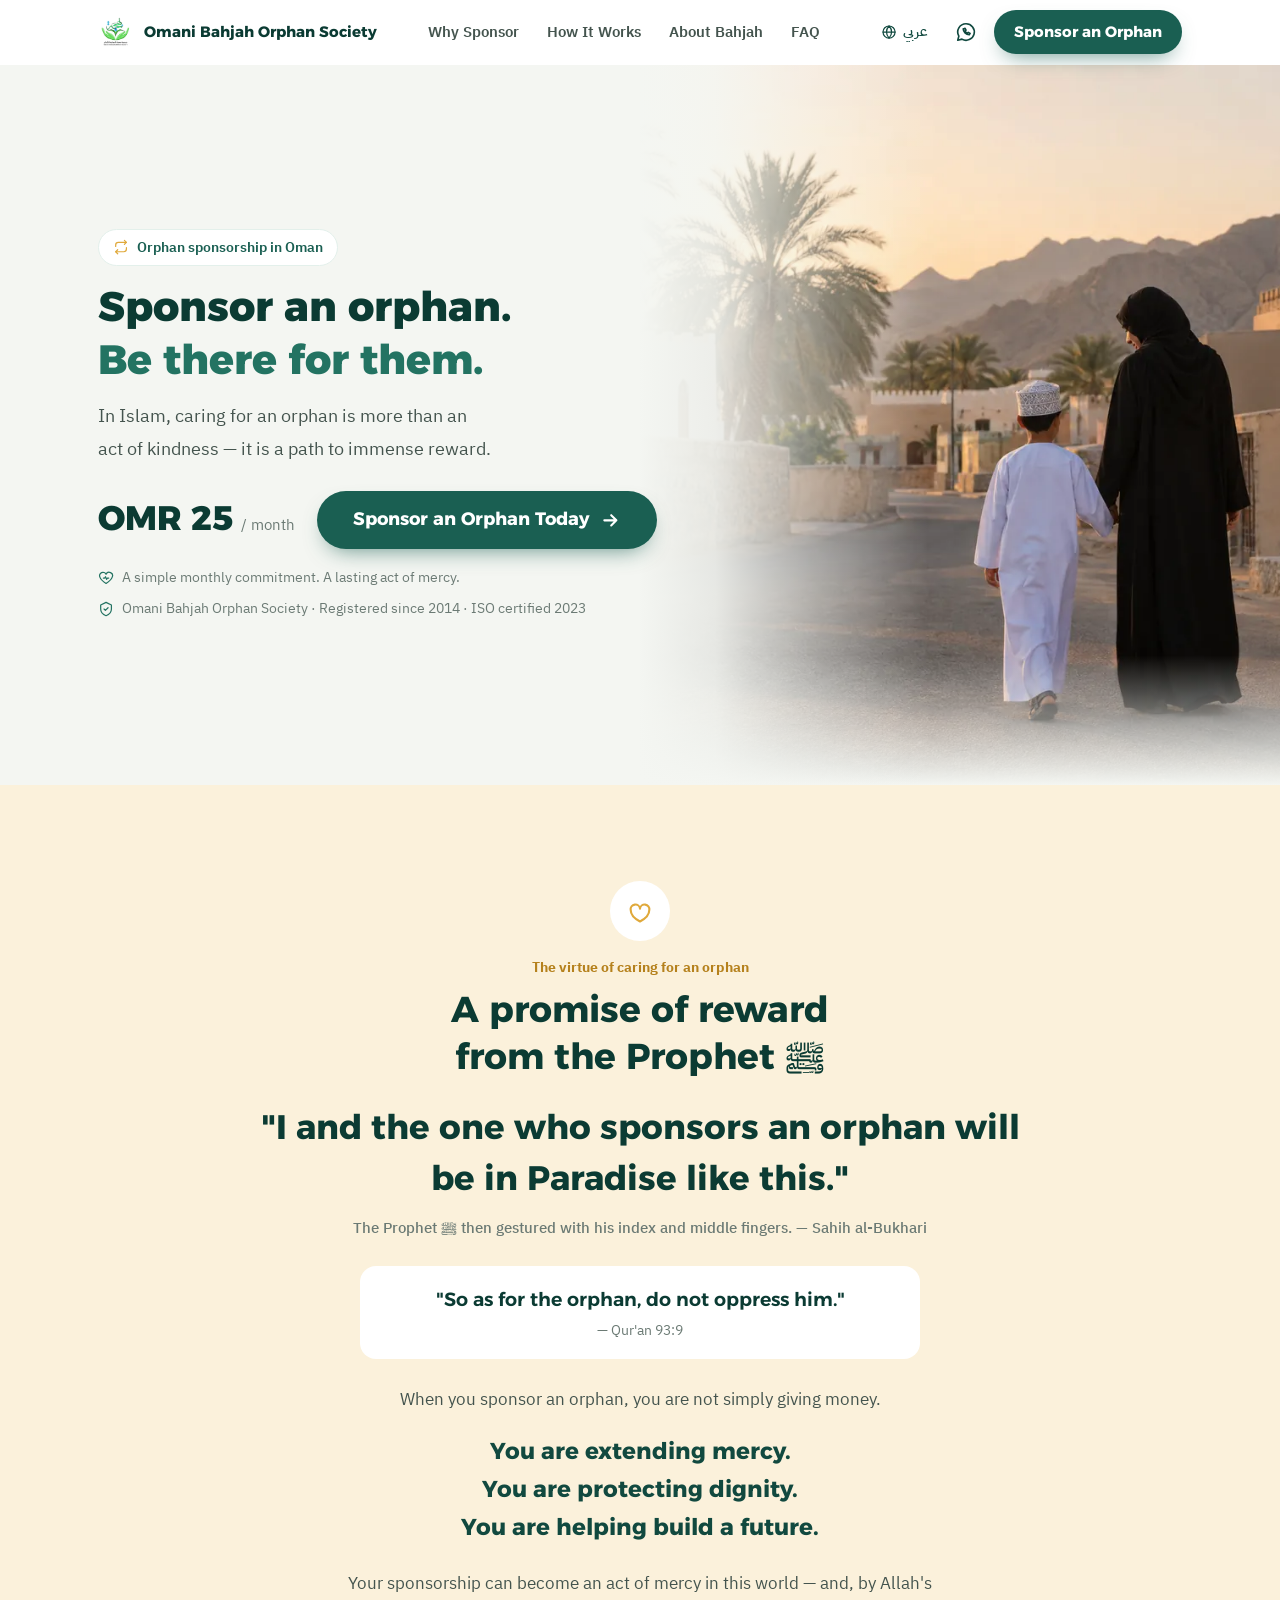
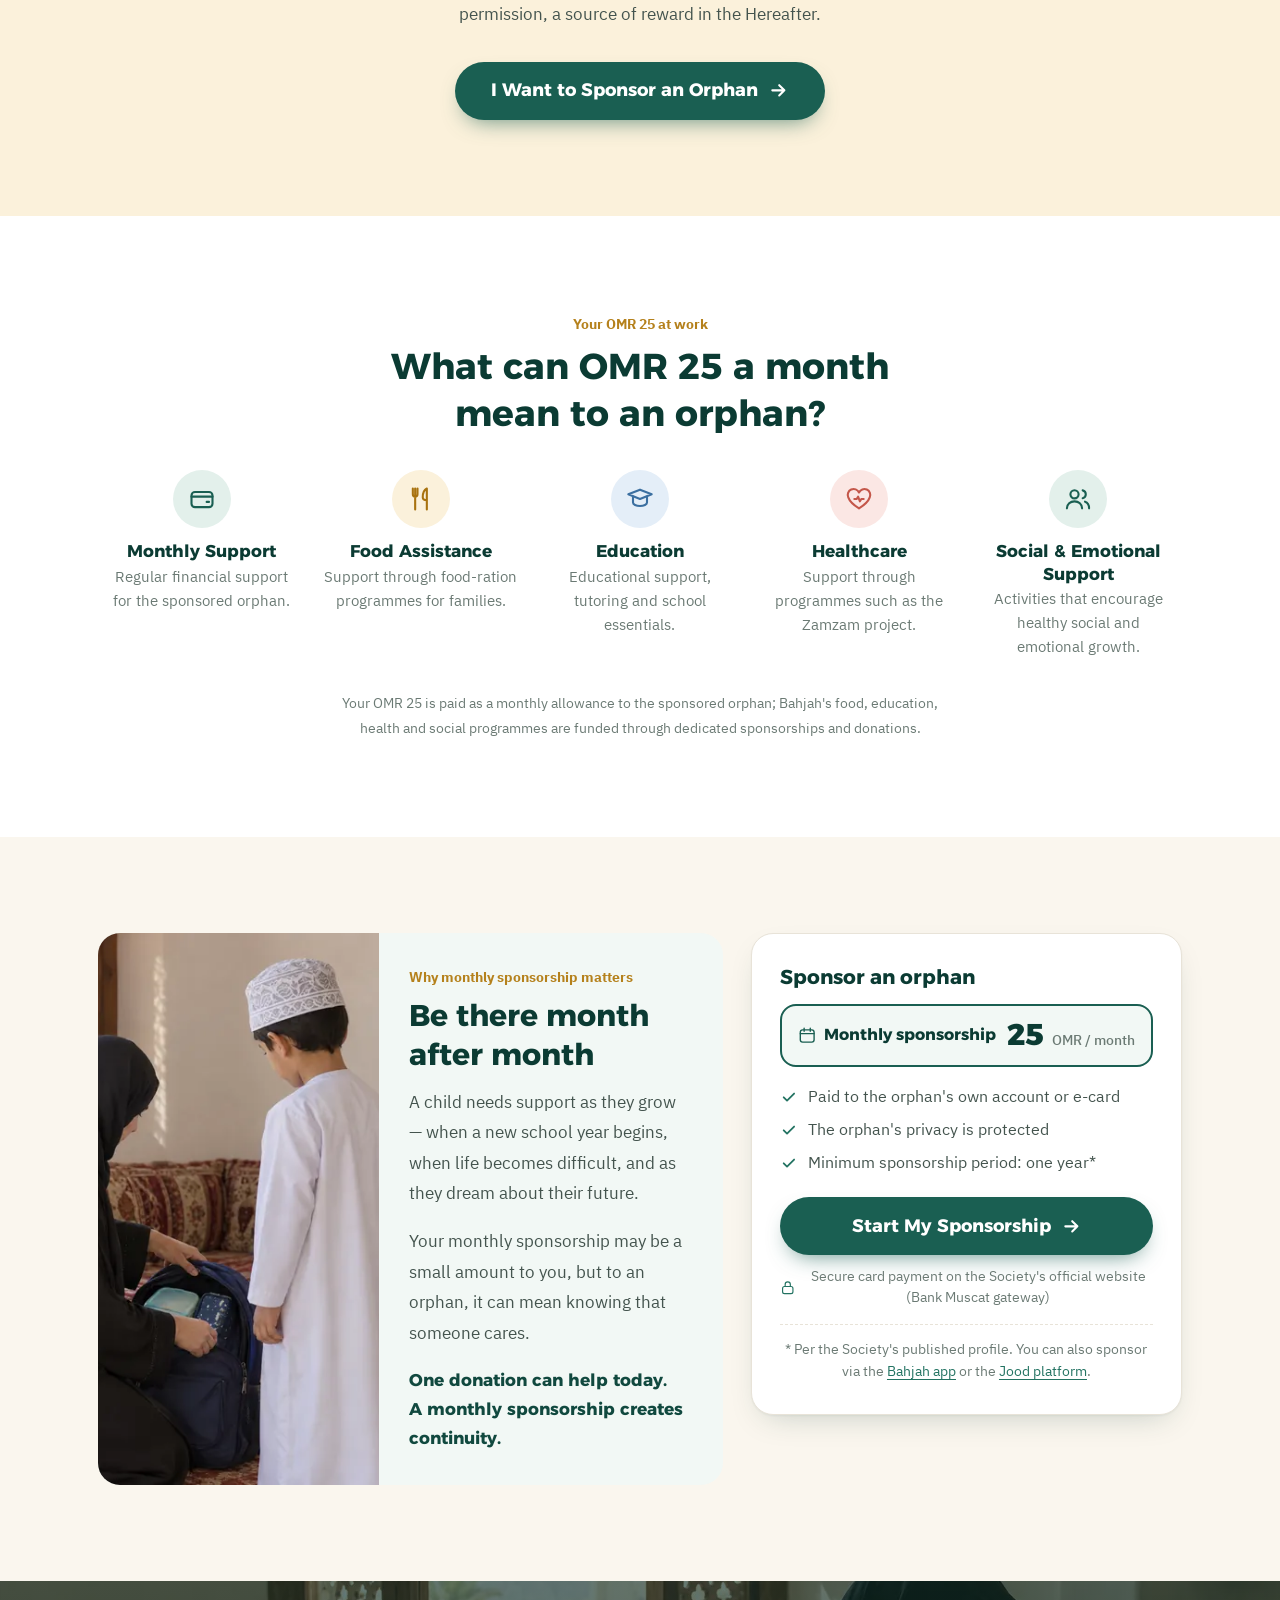
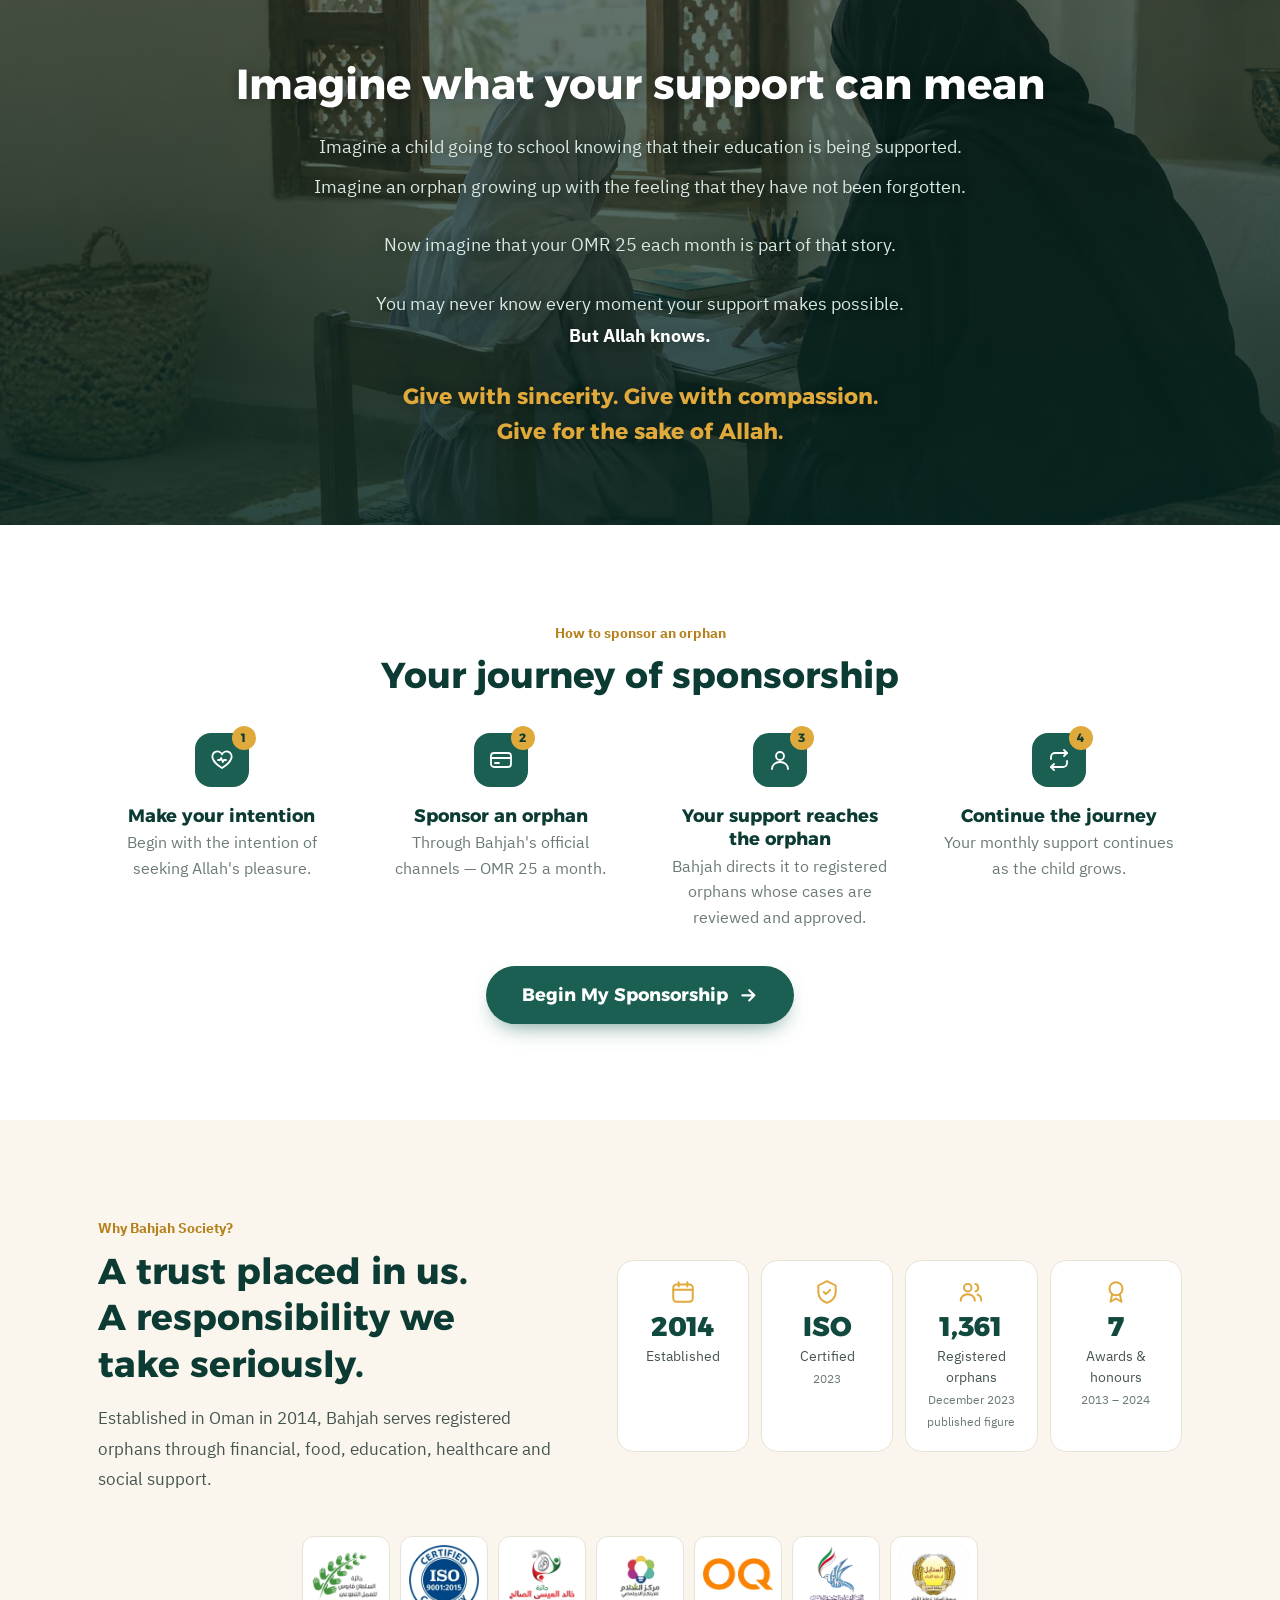
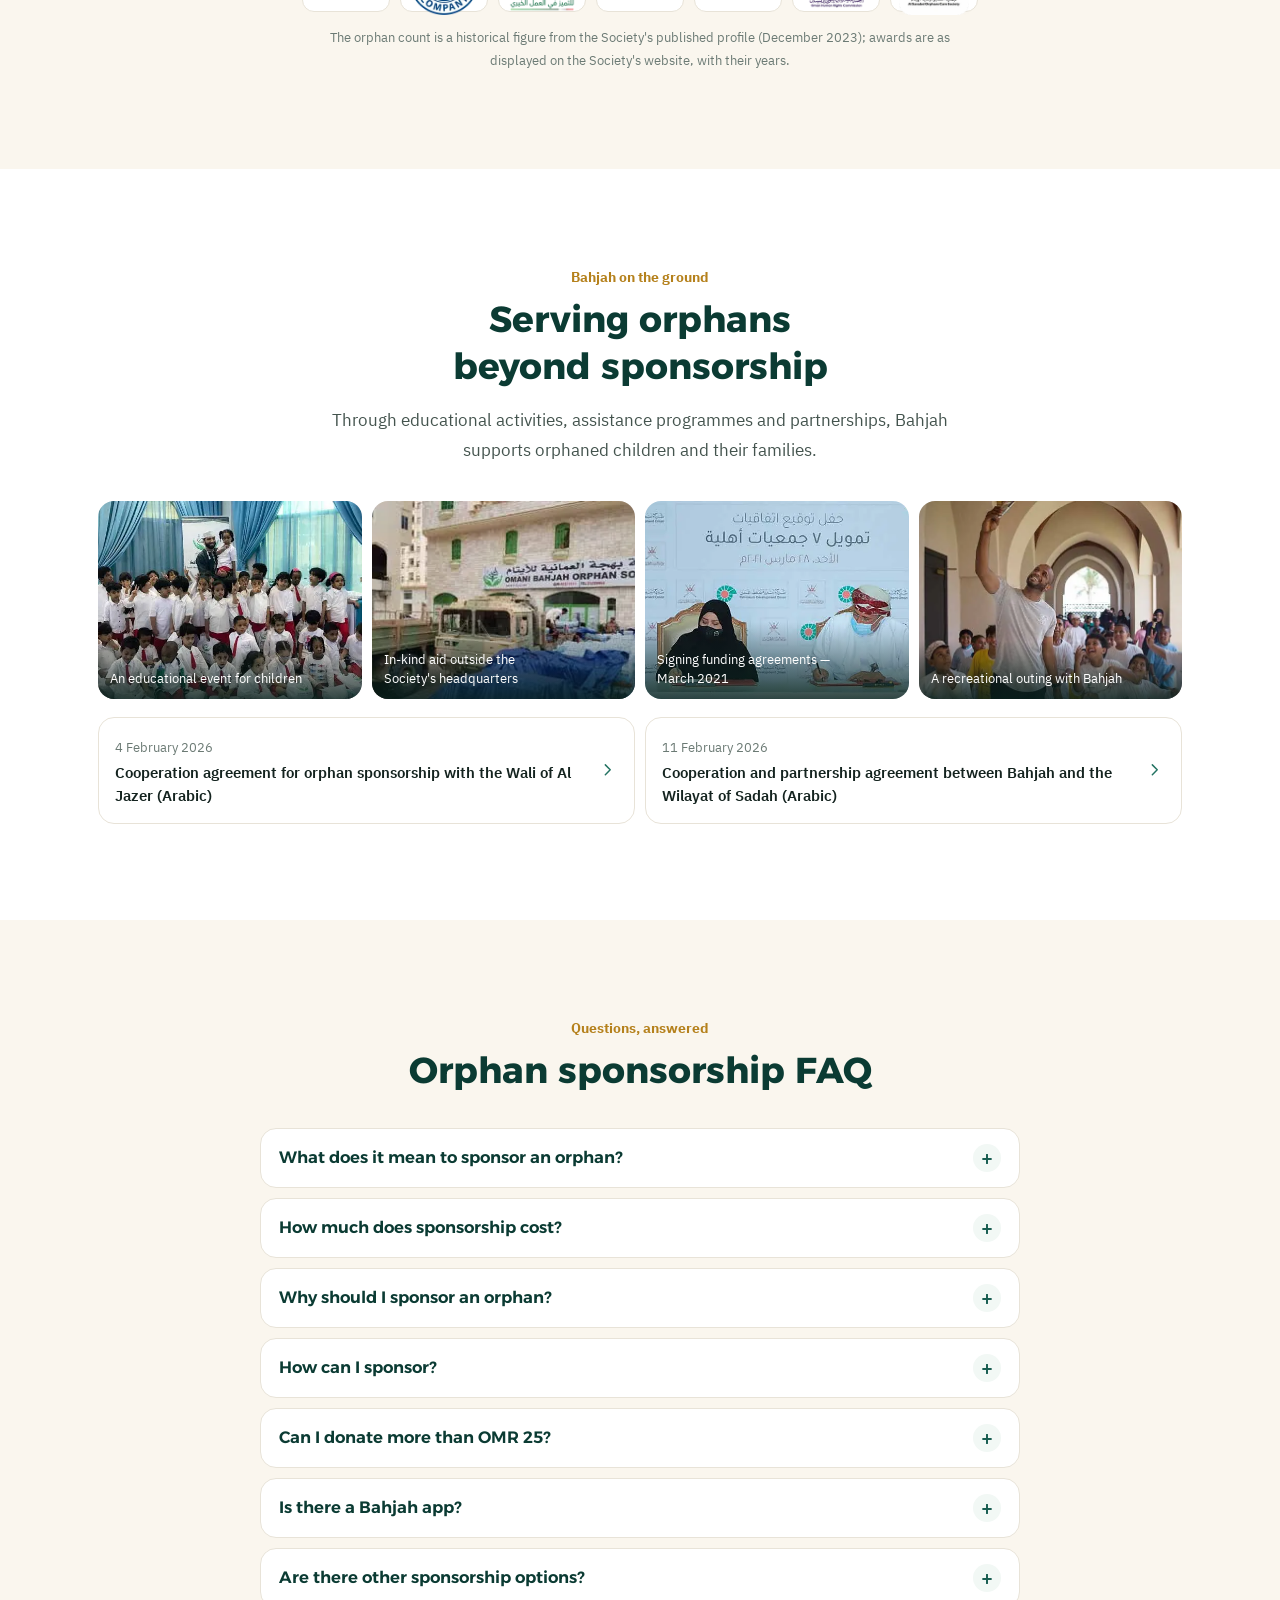
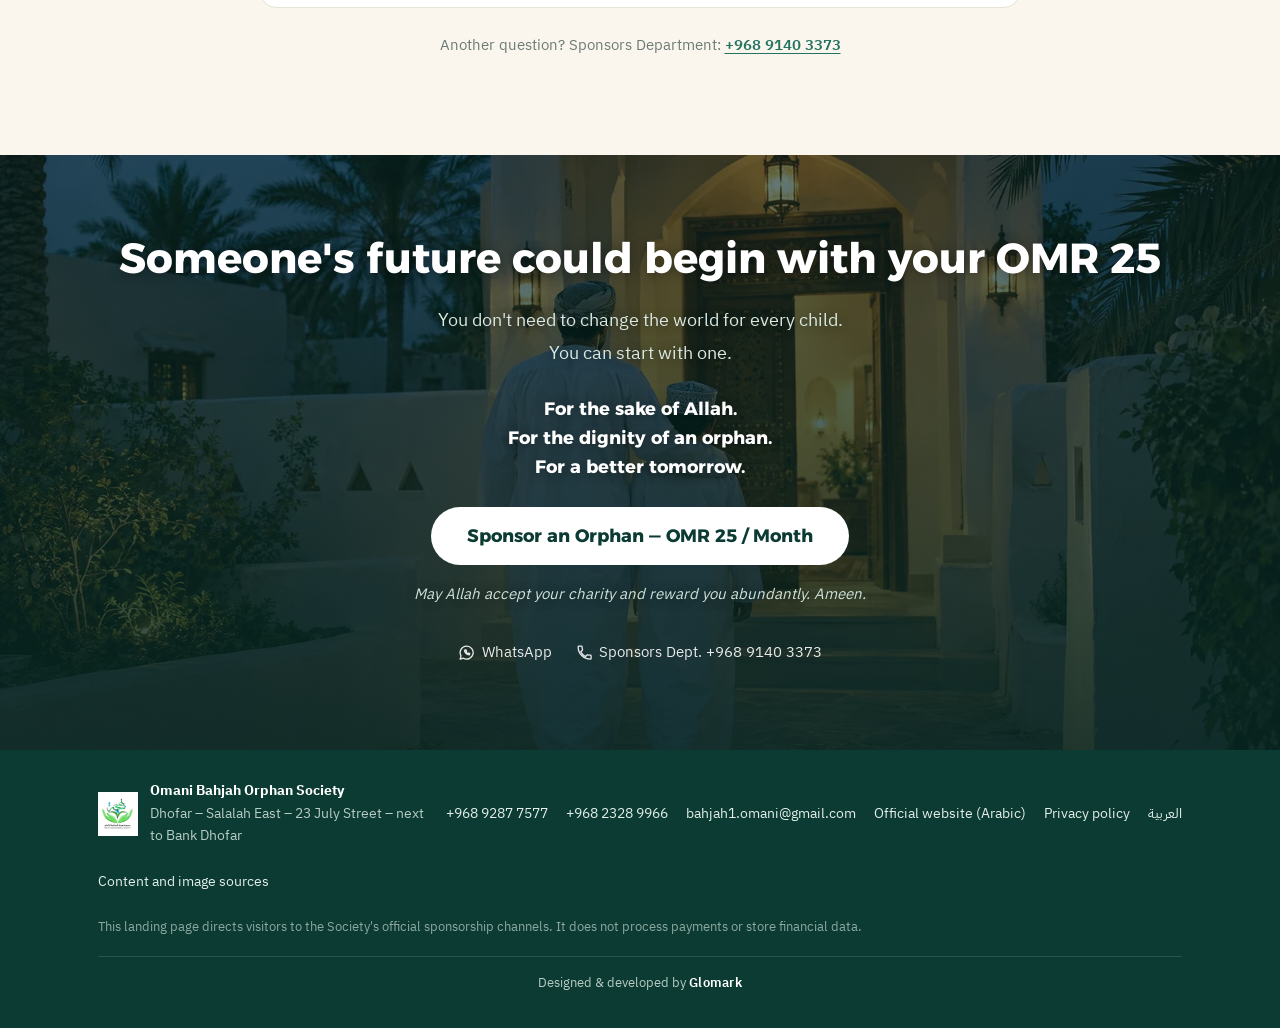
==== commit 240354a2: "Add "Designed & developed by Glomark" credit to footer Centred credit line under a divider at the bo" ====
--- a/en/index.html
+++ b/en/index.html
@@ -35,7 +35,7 @@
 <link rel="preconnect" href="https://fonts.gstatic.com" crossorigin>
 <link rel="stylesheet" href="https://fonts.googleapis.com/css2?family=Alexandria:wght@600;700;800&family=IBM+Plex+Sans+Arabic:wght@400;500;600;700&display=swap">
 <link rel="preload" as="image" type="image/webp" href="../assets/img/bahjah-orphan-hero-1280.webp" imagesrcset="../assets/img/bahjah-orphan-hero-800.webp 800w, ../assets/img/bahjah-orphan-hero-1280.webp 1280w, ../assets/img/bahjah-orphan-hero-2000.webp 2000w" imagesizes="(min-width: 960px) 65vw, 100vw">
-<link rel="stylesheet" href="../assets/css/styles.css?v=20261010">
+<link rel="stylesheet" href="../assets/css/styles.css?v=20261025">
 <script>document.documentElement.classList.add('js');</script>
 
 <script type="application/ld+json">
@@ -439,6 +439,7 @@
       </ul>
     </details>
     <p class="copy">This landing page directs visitors to the Society's official sponsorship channels. It does not process payments or store financial data.</p>
+    <p class="credit">Designed &amp; developed by <b>Glomark</b></p>
   </div>
 </footer>
 
--- a/assets/css/styles.css
+++ b/assets/css/styles.css
@@ -271,6 +271,8 @@
 .sources summary { cursor: pointer; color: #e4efea; min-height: 40px; display: flex; align-items: center; }
 .sources ul { text-align: start; padding-inline-start: 18px; list-style: disc; display: grid; gap: 4px; font-size: 13px; }
 .copy { margin: 0; font-size: 12.5px; opacity: .75; }
+.credit { margin: 4px 0 0; padding-top: 14px; border-top: 1px solid rgba(255,255,255,.12); width: 100%; font-size: 13px; color: #b8cdc5; text-align: center; }
+.credit b { color: #fff; font-weight: 600; letter-spacing: .02em; }
 
 /* ---------- Sticky mobile CTA ---------- */
 .sticky-cta {
@@ -357,7 +359,7 @@
   .why-grid .section-head { text-align: start; margin: 0; }
   .footer-grid { grid-template-columns: 1fr auto; align-items: center; justify-items: stretch; text-align: start; }
   .footer-links { justify-content: flex-end; }
-  .footer-grid .sources, .footer-grid .copy { grid-column: 1 / -1; }
+  .footer-grid .sources, .footer-grid .copy, .footer-grid .credit { grid-column: 1 / -1; }
 }
 
 /* ---------- Header nav: mid-width desktop ---------- */
